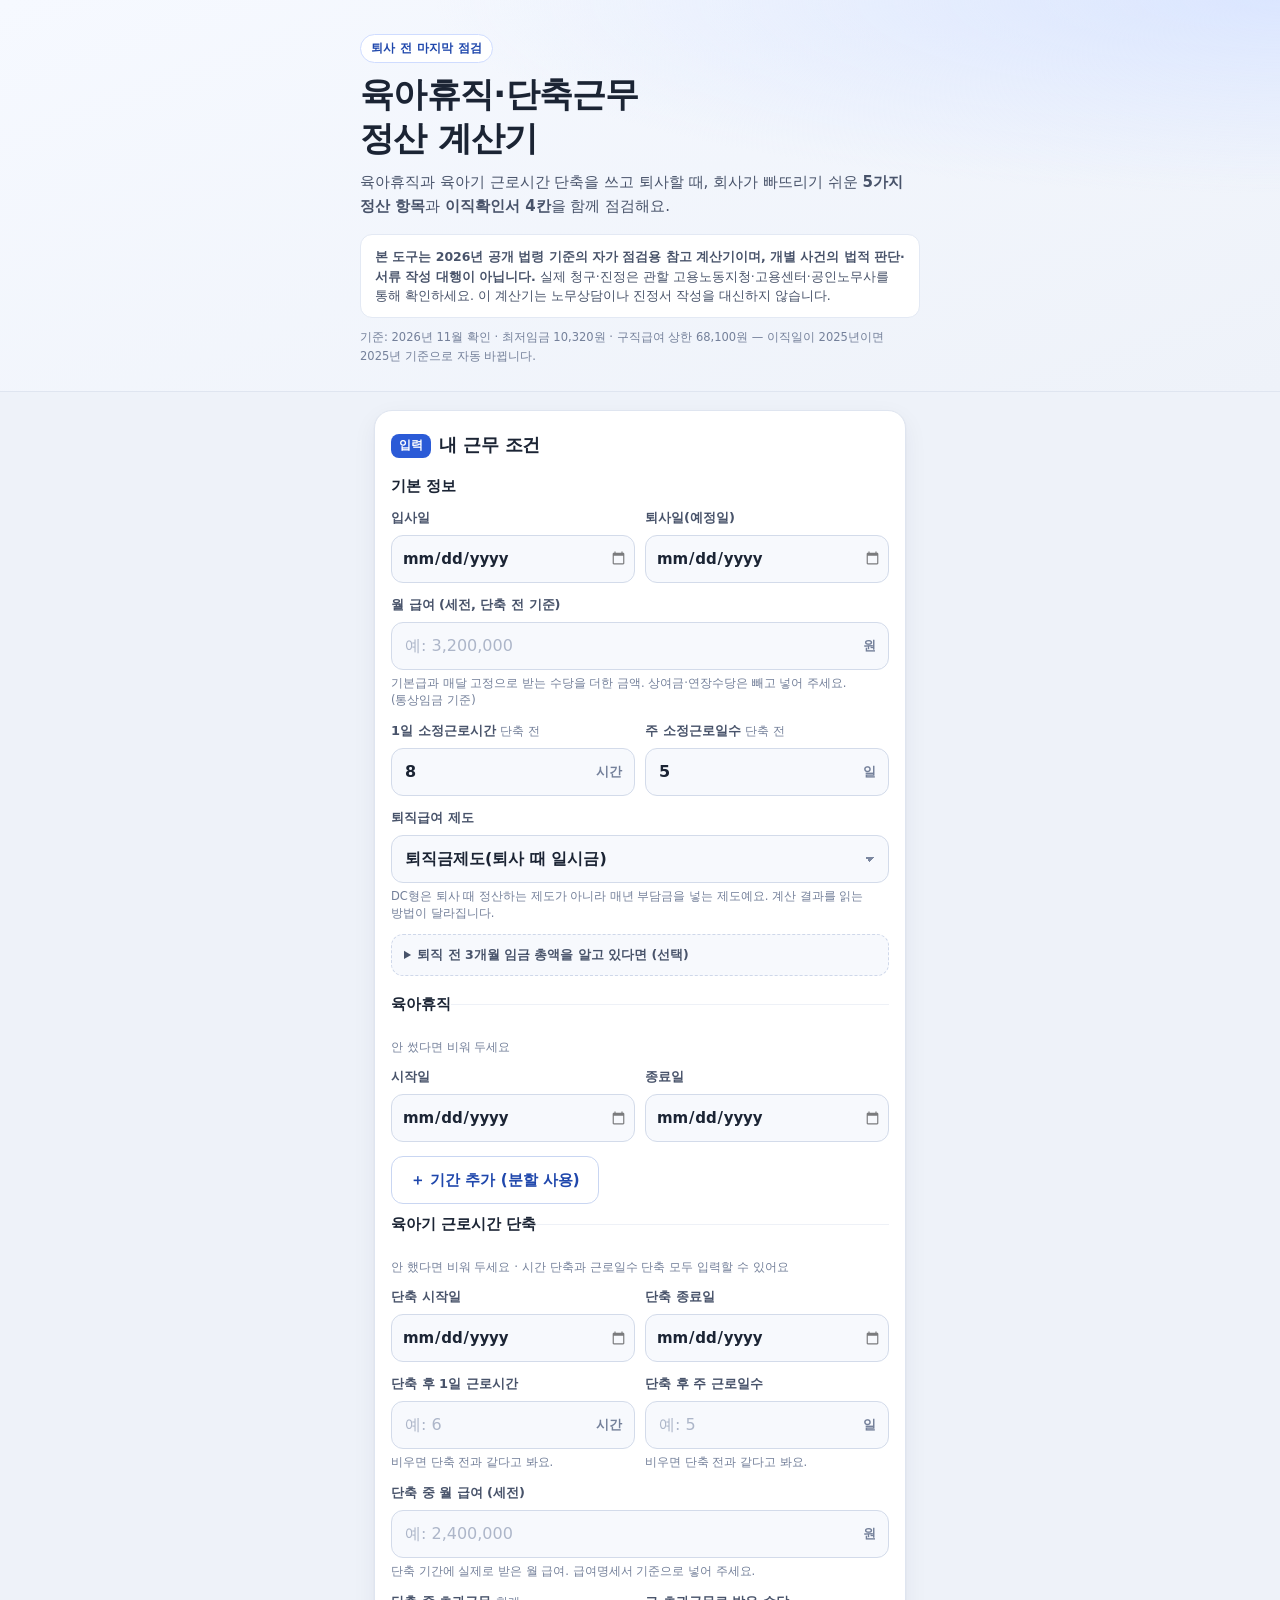
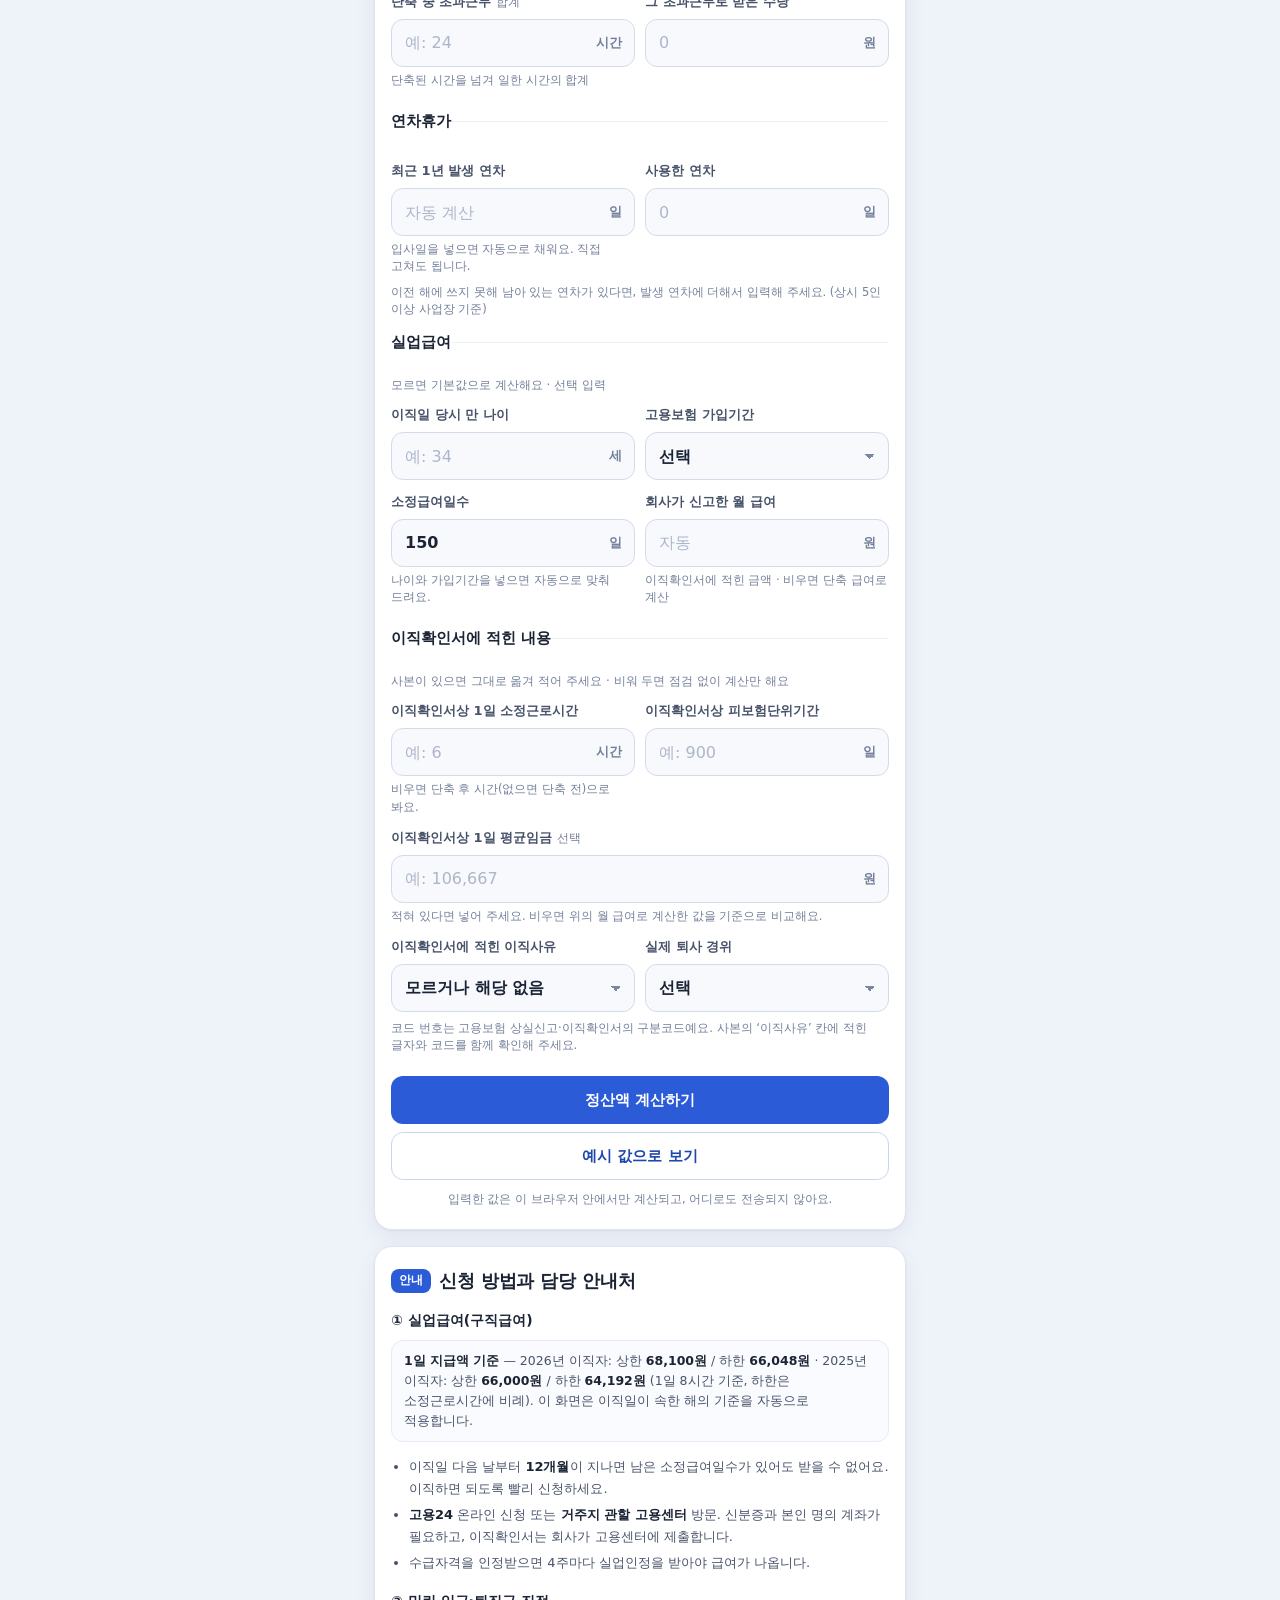
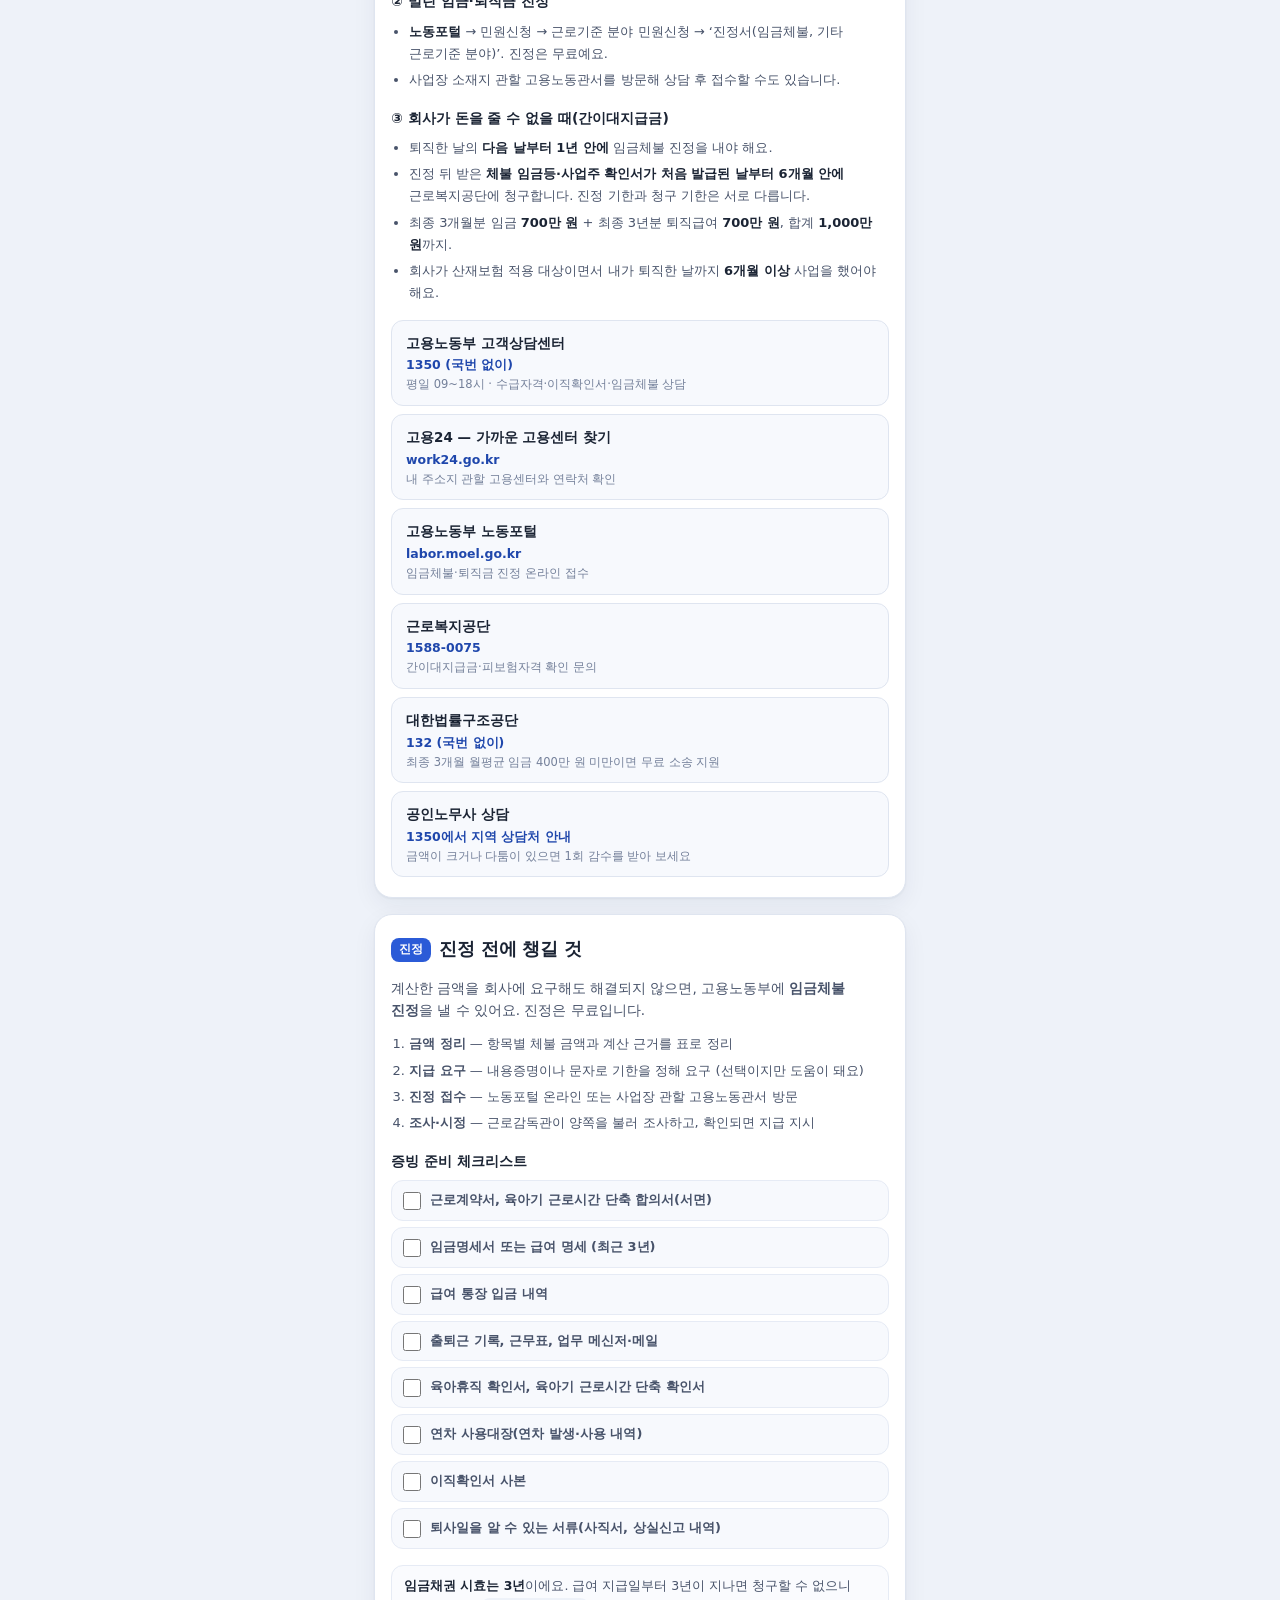
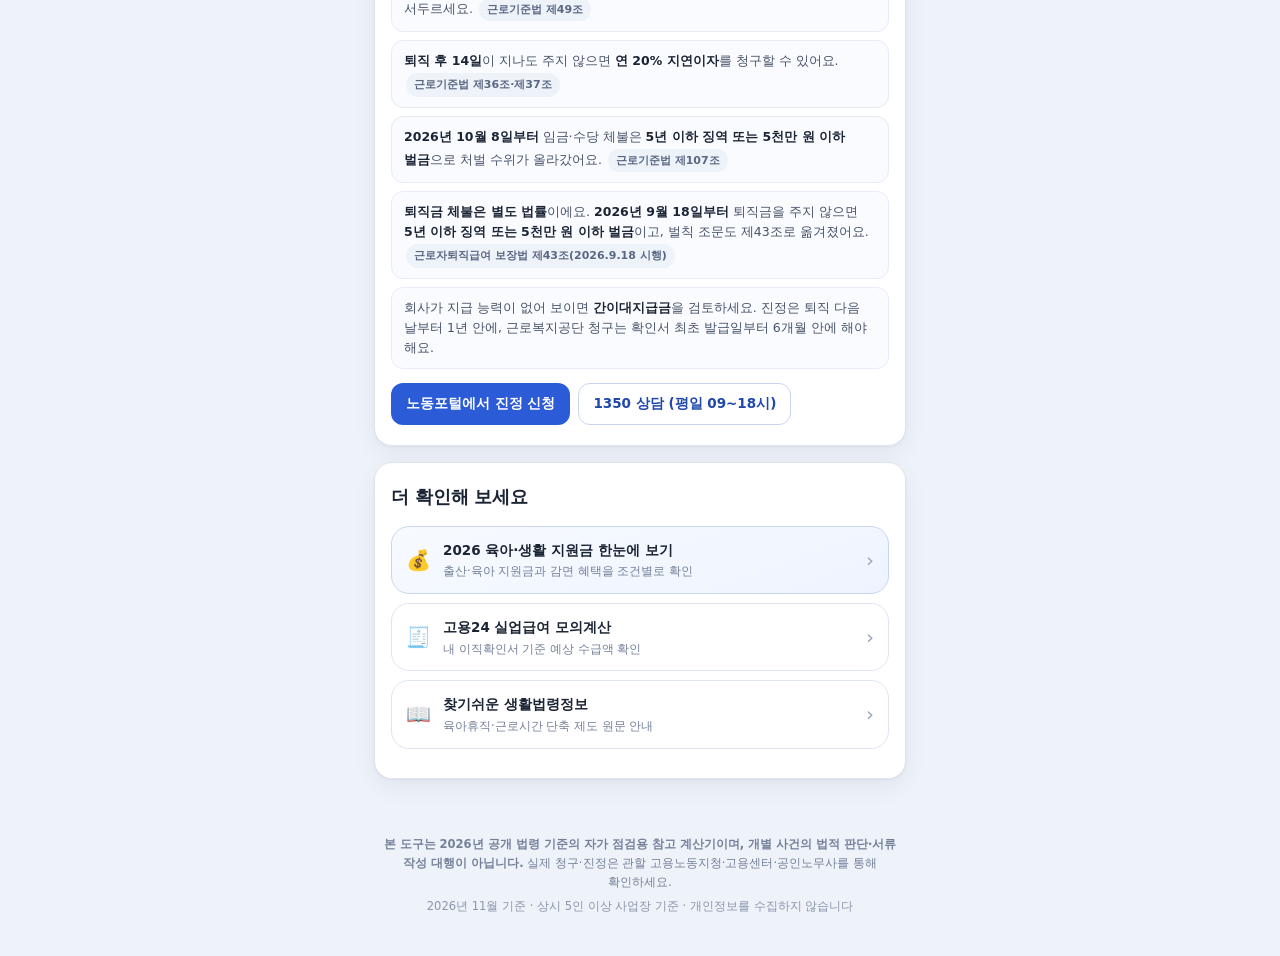
==== index.html @ dee18d36 "육아휴직·단축근무 정산 계산기 최초 배포" ====
<!DOCTYPE html>
<html lang="ko">
<head>
<meta charset="UTF-8">
<meta name="viewport" content="width=device-width, initial-scale=1.0">
<title>육아휴직·단축근무 정산 계산기 | 퇴사 전 5가지 점검과 이직확인서 4칸</title>
<meta name="description" content="육아휴직과 육아기 근로시간 단축을 쓰고 퇴사할 때 연차수당·퇴직금·초과근무수당·실업급여를 계산하고, 이직확인서 이직사유·피보험단위기간·평균임금·소정근로시간 4칸을 함께 점검하는 자가 점검용 참고 계산기입니다.">
<meta name="theme-color" content="#2b5bd7">
<meta property="og:type" content="website">
<meta property="og:title" content="육아휴직·단축근무 정산 계산기">
<meta property="og:description" content="육아휴직·육아기 단축근무를 쓰고 퇴사할 때 놓치기 쉬운 5가지 정산 항목과 이직확인서 4칸을 한 번에 점검해 보세요.">
<link rel="icon" href="data:image/svg+xml,%3Csvg xmlns='http://www.w3.org/2000/svg' viewBox='0 0 100 100'%3E%3Ctext y='.9em' font-size='90'%3E%F0%9F%A7%AE%3C/text%3E%3C/svg%3E">
<link rel="stylesheet" href="styles.css">
</head>
<body>

<header class="hero">
  <div class="hero-inner">
    <p class="eyebrow">퇴사 전 마지막 점검</p>
    <h1>육아휴직·단축근무<br>정산 계산기</h1>
    <p class="lede">육아휴직과 육아기 근로시간 단축을 쓰고 퇴사할 때, 회사가 빠뜨리기 쉬운 <strong>5가지 정산 항목</strong>과 <strong>이직확인서 4칸</strong>을 함께 점검해요.</p>
    <p class="notice-top">
      <strong>본 도구는 2026년 공개 법령 기준의 자가 점검용 참고 계산기이며, 개별 사건의 법적 판단·서류 작성 대행이 아닙니다.</strong>
      실제 청구·진정은 관할 고용노동지청·고용센터·공인노무사를 통해 확인하세요. 이 계산기는 노무상담이나 진정서 작성을 대신하지 않습니다.
    </p>
    <p class="basis">기준: 2026년 11월 확인 · 최저임금 10,320원 · 구직급여 상한 68,100원 — 이직일이 2025년이면 2025년 기준으로 자동 바뀝니다.</p>
  </div>
</header>

<main>

  <!-- ───────────── 입력 ───────────── -->
  <section class="panel" id="input-panel" aria-labelledby="input-title">
    <h2 class="section-title" id="input-title"><span class="step">입력</span> 내 근무 조건</h2>

    <form id="calc-form" novalidate>

      <fieldset class="fset">
        <legend>기본 정보</legend>

        <div class="grid2">
          <label class="field">
            <span class="label">입사일</span>
            <input type="date" id="hireDate" name="hireDate" required>
          </label>
          <label class="field">
            <span class="label">퇴사일(예정일)</span>
            <input type="date" id="quitDate" name="quitDate" required>
          </label>
        </div>

        <label class="field">
          <span class="label">월 급여 (세전, 단축 전 기준)</span>
          <span class="input-wrap"><input type="text" id="monthlyPay" name="monthlyPay" inputmode="numeric" placeholder="예: 3,200,000" autocomplete="off"><span class="unit">원</span></span>
          <span class="hint">기본급과 매달 고정으로 받는 수당을 더한 금액. 상여금·연장수당은 빼고 넣어 주세요. (통상임금 기준)</span>
        </label>

        <div class="grid2">
          <label class="field">
            <span class="label">1일 소정근로시간 <em>단축 전</em></span>
            <span class="input-wrap"><input type="text" id="dailyHours" name="dailyHours" inputmode="numeric" value="8" autocomplete="off"><span class="unit">시간</span></span>
          </label>
          <label class="field">
            <span class="label">주 소정근로일수 <em>단축 전</em></span>
            <span class="input-wrap"><input type="text" id="weekDays" name="weekDays" inputmode="numeric" value="5" autocomplete="off"><span class="unit">일</span></span>
          </label>
        </div>

        <label class="field">
          <span class="label">퇴직급여 제도</span>
          <select id="pensionType">
            <option value="severance">퇴직금제도(퇴사 때 일시금)</option>
            <option value="db">확정급여형(DB)</option>
            <option value="dc">확정기여형(DC)</option>
          </select>
          <span class="hint">DC형은 퇴사 때 정산하는 제도가 아니라 매년 부담금을 넣는 제도예요. 계산 결과를 읽는 방법이 달라집니다.</span>
        </label>

        <details class="advanced">
          <summary>퇴직 전 3개월 임금 총액을 알고 있다면 (선택)</summary>
          <label class="field">
            <span class="label">평균임금 산정기간의 임금 총액 (세전)</span>
            <span class="input-wrap"><input type="text" id="threeMonthTotal" name="threeMonthTotal" inputmode="numeric" placeholder="모르면 비워 두세요" autocomplete="off"><span class="unit">원</span></span>
            <span class="hint">임금명세서 합계. 3개월 안에 상여금·연차수당이 있으면 그 금액도 더해 주세요. 비워 두면 ‘월 급여 × 3개월’로 계산해요.</span>
          </label>
          <p class="hint block">퇴직 전 3개월에 육아휴직·단축기간이 들어 있으면, 그 기간을 뺀 직전 3개월이 산정기간이 됩니다. 계산 후 화면에 정확한 기간이 표시되니 그 기간의 총액을 넣어 주세요.</p>
        </details>
      </fieldset>

      <fieldset class="fset">
        <legend>육아휴직</legend>
        <p class="fset-note">안 썼다면 비워 두세요</p>
        <div id="leave-list">
          <div class="period-row" data-index="0">
            <div class="grid2">
              <label class="field">
                <span class="label">시작일</span>
                <input type="date" id="leaveStart-0" class="leave-start" autocomplete="off">
              </label>
              <label class="field">
                <span class="label">종료일</span>
                <input type="date" id="leaveEnd-0" class="leave-end" autocomplete="off">
              </label>
            </div>
            <p class="period-note" data-role="leave-length"></p>
          </div>
        </div>
        <button type="button" class="btn-ghost" id="add-leave">＋ 기간 추가 (분할 사용)</button>
      </fieldset>

      <fieldset class="fset">
        <legend>육아기 근로시간 단축</legend>
        <p class="fset-note">안 했다면 비워 두세요 · 시간 단축과 근로일수 단축 모두 입력할 수 있어요</p>

        <div class="grid2">
          <label class="field">
            <span class="label">단축 시작일</span>
            <input type="date" id="shiftStart" autocomplete="off">
          </label>
          <label class="field">
            <span class="label">단축 종료일</span>
            <input type="date" id="shiftEnd" autocomplete="off">
          </label>
        </div>

        <div class="grid2">
          <label class="field">
            <span class="label">단축 후 1일 근로시간</span>
            <span class="input-wrap"><input type="text" id="shiftHours" inputmode="numeric" placeholder="예: 6" autocomplete="off"><span class="unit">시간</span></span>
            <span class="hint">비우면 단축 전과 같다고 봐요.</span>
          </label>
          <label class="field">
            <span class="label">단축 후 주 근로일수</span>
            <span class="input-wrap"><input type="text" id="shiftWeekDays" inputmode="numeric" placeholder="예: 5" autocomplete="off"><span class="unit">일</span></span>
            <span class="hint">비우면 단축 전과 같다고 봐요.</span>
          </label>
        </div>

        <label class="field">
          <span class="label">단축 중 월 급여 (세전)</span>
          <span class="input-wrap"><input type="text" id="shiftPay" inputmode="numeric" placeholder="예: 2,400,000" autocomplete="off"><span class="unit">원</span></span>
          <span class="hint">단축 기간에 실제로 받은 월 급여. 급여명세서 기준으로 넣어 주세요.</span>
        </label>

        <div class="grid2">
          <label class="field">
            <span class="label">단축 중 초과근무 <em>합계</em></span>
            <span class="input-wrap"><input type="text" id="extraHours" inputmode="numeric" placeholder="예: 24" autocomplete="off"><span class="unit">시간</span></span>
            <span class="hint">단축된 시간을 넘겨 일한 시간의 합계</span>
          </label>
          <label class="field">
            <span class="label">그 초과근무로 받은 수당</span>
            <span class="input-wrap"><input type="text" id="extraPaid" inputmode="numeric" placeholder="0" autocomplete="off"><span class="unit">원</span></span>
          </label>
        </div>
      </fieldset>

      <fieldset class="fset">
        <legend>연차휴가</legend>

        <div class="grid2">
          <label class="field">
            <span class="label">최근 1년 발생 연차</span>
            <span class="input-wrap"><input type="text" id="annualDays" inputmode="numeric" placeholder="자동 계산" autocomplete="off"><span class="unit">일</span></span>
            <span class="hint" id="annual-hint">입사일을 넣으면 자동으로 채워요. 직접 고쳐도 됩니다.</span>
          </label>
          <label class="field">
            <span class="label">사용한 연차</span>
            <span class="input-wrap"><input type="text" id="annualUsed" inputmode="numeric" placeholder="0" autocomplete="off"><span class="unit">일</span></span>
          </label>
        </div>
        <p class="hint block">이전 해에 쓰지 못해 남아 있는 연차가 있다면, 발생 연차에 더해서 입력해 주세요. (상시 5인 이상 사업장 기준)</p>
      </fieldset>

      <fieldset class="fset">
        <legend>실업급여</legend>
        <p class="fset-note">모르면 기본값으로 계산해요 · 선택 입력</p>

        <div class="grid2">
          <label class="field">
            <span class="label">이직일 당시 만 나이</span>
            <span class="input-wrap"><input type="text" id="uiAge" inputmode="numeric" placeholder="예: 34" autocomplete="off"><span class="unit">세</span></span>
          </label>
          <label class="field">
            <span class="label">고용보험 가입기간</span>
            <select id="uiInsured">
              <option value="">선택</option>
              <option value="0">1년 미만</option>
              <option value="1">1년 이상 ~ 3년 미만</option>
              <option value="2">3년 이상 ~ 5년 미만</option>
              <option value="3">5년 이상 ~ 10년 미만</option>
              <option value="4">10년 이상</option>
            </select>
          </label>
        </div>

        <div class="grid2">
          <label class="field">
            <span class="label">소정급여일수</span>
            <span class="input-wrap"><input type="text" id="uiBenefitDays" inputmode="numeric" value="150" autocomplete="off"><span class="unit">일</span></span>
            <span class="hint" id="ui-days-hint">나이와 가입기간을 넣으면 자동으로 맞춰 드려요.</span>
          </label>
          <label class="field">
            <span class="label">회사가 신고한 월 급여</span>
            <span class="input-wrap"><input type="text" id="uiReportedPay" inputmode="numeric" placeholder="자동" autocomplete="off"><span class="unit">원</span></span>
            <span class="hint">이직확인서에 적힌 금액 · 비우면 단축 급여로 계산</span>
          </label>
        </div>
      </fieldset>

      <fieldset class="fset">
        <legend>이직확인서에 적힌 내용</legend>
        <p class="fset-note">사본이 있으면 그대로 옮겨 적어 주세요 · 비워 두면 점검 없이 계산만 해요</p>

        <div class="grid2">
          <label class="field">
            <span class="label">이직확인서상 1일 소정근로시간</span>
            <span class="input-wrap"><input type="text" id="docDailyHours" inputmode="numeric" placeholder="예: 6" autocomplete="off"><span class="unit">시간</span></span>
            <span class="hint">비우면 단축 후 시간(없으면 단축 전)으로 봐요.</span>
          </label>
          <label class="field">
            <span class="label">이직확인서상 피보험단위기간</span>
            <span class="input-wrap"><input type="text" id="docInsuredDays" inputmode="numeric" placeholder="예: 900" autocomplete="off"><span class="unit">일</span></span>
          </label>
        </div>

        <label class="field">
          <span class="label">이직확인서상 1일 평균임금 <em>선택</em></span>
          <span class="input-wrap"><input type="text" id="docAvgDaily" inputmode="numeric" placeholder="예: 106,667" autocomplete="off"><span class="unit">원</span></span>
          <span class="hint">적혀 있다면 넣어 주세요. 비우면 위의 월 급여로 계산한 값을 기준으로 비교해요.</span>
        </label>

        <div class="grid2">
          <label class="field">
            <span class="label">이직확인서에 적힌 이직사유</span>
            <select id="docReason">
              <option value="">모르거나 해당 없음</option>
              <option value="11">11 · 개인사정으로 인한 자진퇴사</option>
              <option value="12">12 · 사업장 이전·근로조건 변동·임금체불 등으로 자진퇴사</option>
              <option value="22">22 · 폐업·도산(예정 포함), 공사 중단</option>
              <option value="23">23 · 경영상 필요·회사불황으로 인한 인원감축(해고·권고사직 포함)</option>
              <option value="26">26 · 근로자 귀책사유에 의한 징계해고·권고사직</option>
              <option value="31">31 · 정년</option>
              <option value="32">32 · 계약기간 만료, 공사 종료</option>
              <option value="41">41 · 고용보험 비적용</option>
            </select>
          </label>
          <label class="field">
            <span class="label">실제 퇴사 경위</span>
            <select id="myReason">
              <option value="">선택</option>
              <option value="11">11 · 내가 개인 사정으로 그만둠</option>
              <option value="12">12 · 근로조건 변동·임금체불 등으로 그만둠</option>
              <option value="22">22 · 회사 폐업·도산</option>
              <option value="23">23 · 권고사직·경영상 인원감축</option>
              <option value="26">26 · 내 귀책사유로 징계해고·권고사직</option>
              <option value="31">31 · 정년</option>
              <option value="32">32 · 계약기간 만료</option>
            </select>
          </label>
        </div>
        <p class="hint block">코드 번호는 고용보험 상실신고·이직확인서의 구분코드예요. 사본의 ‘이직사유’ 칸에 적힌 글자와 코드를 함께 확인해 주세요.</p>
      </fieldset>

      <p class="form-error" id="form-error" role="alert" hidden></p>

      <div class="form-actions">
        <button type="submit" class="btn-primary" id="calc-submit">정산액 계산하기</button>
        <button type="button" class="btn-ghost" id="fill-example">예시 값으로 보기</button>
      </div>
      <p class="privacy">입력한 값은 이 브라우저 안에서만 계산되고, 어디로도 전송되지 않아요.</p>
    </form>
  </section>

  <!-- ───────────── 결과 ───────────── -->
  <section class="panel results" id="result-panel" aria-labelledby="result-title" hidden>
    <h2 class="section-title" id="result-title" tabindex="-1"><span class="step">결과</span> 예상 정산 내역</h2>

    <div id="warnings" class="warnings" aria-live="polite"></div>
    <div id="summary-line" class="summary-line"></div>
    <p class="basis-line" id="basis-line"></p>

    <div id="cards"></div>

    <div class="total" id="total-block">
      <div class="total-head">
        <span class="total-label">최대 예상 청구액</span>
        <span class="total-sub" id="total-sub"></span>
      </div>
      <p class="total-amount" id="total-amount">0원</p>
      <ul class="total-list" id="total-list"></ul>
      <div class="total-actions">
        <button type="button" class="btn-primary small" id="copy-result">결과 복사</button>
        <button type="button" class="btn-ghost small" id="print-result">인쇄 · PDF 저장</button>
      </div>
      <p class="total-note" id="copy-status" role="status"></p>
    </div>

    <p class="estimate-note">
      위 금액은 회사가 해당 항목을 하나도 지급하지 않았다고 가정한 <strong>최대 추정액</strong>입니다. 이미 받은 항목은 체크를 풀어 주세요.
      실제 정산액은 회사 규정·상여금·근무기록에 따라 달라지고, 청구할 때는 계산 근거 자료를 함께 내야 합니다.
    </p>
  </section>

  <!-- ───────────── 이직확인서 4칸 점검 ───────────── -->
  <section class="panel" id="doc-check" aria-labelledby="doc-title" hidden>
    <h2 class="section-title" id="doc-title"><span class="step">점검</span> 이직확인서 4칸</h2>

    <p class="checklist-lede">
      이직확인서는 회사가 고용센터에 내는 서류로, 여기 적힌 <strong>네 가지</strong>가 실업급여를 좌우해요.
      ① 이직사유 ② 피보험단위기간 ③ 평균임금 ④ 1일 소정근로시간 — 사본을 받아 한 칸씩 대조해 보세요.
    </p>

    <p class="doc-verdict" id="doc-verdict"></p>
    <ul class="check-list" id="doc-items"></ul>

    <h3 class="sub-title">틀렸다면 이 순서로 정정하세요</h3>
    <ol class="steps">
      <li><strong>회사 담당자에게 정정 요청</strong> — 이직확인서 사본에 근거자료(급여명세서·단축 합의서·권고사직 관련 메일)를 붙여 서면이나 메일로 요청하고, 요청한 날짜를 남겨 두세요. 이직확인서 발급·제출은 회사의 의무이고, 정당한 요청을 10일 넘게 미루면 과태료가 붙을 수 있어요.</li>
      <li><strong>관할 고용센터에 처리 확인</strong> — 회사가 응하지 않으면 고용24 또는 1350으로 관할 고용센터에 이직확인서 처리를 확인해 달라고 요청하세요.</li>
      <li><strong>근로복지공단에 피보험자격 확인청구</strong> — 이직사유·기간·소정근로시간이 사실과 다르면 근로복지공단(1588-0075)에 피보험자격 확인을 청구할 수 있어요(고용보험법 제15조).</li>
      <li><strong>결정에 이의가 있으면 심사청구</strong> — 고용센터의 수급자격 결정에 이의가 있으면 결정서를 받은 날부터 90일 안에 심사청구를 할 수 있어요(고용보험법 제87조).</li>
    </ol>
    <p class="hint block">회사가 이직확인서를 사실과 다르게 적어 실업급여를 부정하게 받으면 회사도 책임을 질 수 있어요. 사직서에 ‘개인 사정’이라고 썼더라도, 실제로 권고를 받은 자료(메신저·회의 기록·인원감축 공지)가 있으면 다투어 볼 수 있습니다.</p>
  </section>

  <!-- ───────────── 신청 방법 · 안내처 ───────────── -->
  <section class="panel" id="apply" aria-labelledby="apply-title">
    <h2 class="section-title" id="apply-title"><span class="step">안내</span> 신청 방법과 담당 안내처</h2>

    <h3 class="sub-title">① 실업급여(구직급여)</h3>
    <div class="facts">
      <p><strong>1일 지급액 기준</strong> — 2026년 이직자: 상한 <strong>68,100원</strong> / 하한 <strong>66,048원</strong> · 2025년 이직자: 상한 <strong>66,000원</strong> / 하한 <strong>64,192원</strong> (1일 8시간 기준, 하한은 소정근로시간에 비례). 이 화면은 이직일이 속한 해의 기준을 자동으로 적용합니다.</p>
    </div>
    <ul class="plain-list">
      <li>이직일 다음 날부터 <strong>12개월</strong>이 지나면 남은 소정급여일수가 있어도 받을 수 없어요. 이직하면 되도록 빨리 신청하세요.</li>
      <li><strong>고용24</strong> 온라인 신청 또는 <strong>거주지 관할 고용센터</strong> 방문. 신분증과 본인 명의 계좌가 필요하고, 이직확인서는 회사가 고용센터에 제출합니다.</li>
      <li>수급자격을 인정받으면 4주마다 실업인정을 받아야 급여가 나옵니다.</li>
    </ul>

    <h3 class="sub-title">② 밀린 임금·퇴직금 진정</h3>
    <ul class="plain-list">
      <li><strong>노동포털</strong> → 민원신청 → 근로기준 분야 민원신청 → ‘진정서(임금체불, 기타 근로기준 분야)’. 진정은 무료예요.</li>
      <li>사업장 소재지 관할 고용노동관서를 방문해 상담 후 접수할 수도 있습니다.</li>
    </ul>

    <h3 class="sub-title">③ 회사가 돈을 줄 수 없을 때(간이대지급금)</h3>
    <ul class="plain-list">
      <li>퇴직한 날의 <strong>다음 날부터 1년 안에</strong> 임금체불 진정을 내야 해요.</li>
      <li>진정 뒤 받은 <strong>체불 임금등·사업주 확인서가 처음 발급된 날부터 6개월 안에</strong> 근로복지공단에 청구합니다. 진정 기한과 청구 기한은 서로 다릅니다.</li>
      <li>최종 3개월분 임금 <strong>700만 원</strong> + 최종 3년분 퇴직급여 <strong>700만 원</strong>, 합계 <strong>1,000만 원</strong>까지.</li>
      <li>회사가 산재보험 적용 대상이면서 내가 퇴직한 날까지 <strong>6개월 이상</strong> 사업을 했어야 해요.</li>
    </ul>

    <div class="agencies">
      <a class="agency" href="tel:1350">
        <span class="agency-name">고용노동부 고객상담센터</span>
        <span class="agency-num">1350 (국번 없이)</span>
        <span class="agency-desc">평일 09~18시 · 수급자격·이직확인서·임금체불 상담</span>
      </a>
      <a class="agency" href="https://www.work24.go.kr/cm/c/d/0190/retrieveInstSrchLst.do" target="_blank" rel="noopener">
        <span class="agency-name">고용24 — 가까운 고용센터 찾기</span>
        <span class="agency-num">work24.go.kr</span>
        <span class="agency-desc">내 주소지 관할 고용센터와 연락처 확인</span>
      </a>
      <a class="agency" href="https://labor.moel.go.kr" target="_blank" rel="noopener">
        <span class="agency-name">고용노동부 노동포털</span>
        <span class="agency-num">labor.moel.go.kr</span>
        <span class="agency-desc">임금체불·퇴직금 진정 온라인 접수</span>
      </a>
      <a class="agency" href="https://www.kcomwel.or.kr" target="_blank" rel="noopener">
        <span class="agency-name">근로복지공단</span>
        <span class="agency-num">1588-0075</span>
        <span class="agency-desc">간이대지급금·피보험자격 확인 문의</span>
      </a>
      <a class="agency" href="https://www.klac.or.kr" target="_blank" rel="noopener">
        <span class="agency-name">대한법률구조공단</span>
        <span class="agency-num">132 (국번 없이)</span>
        <span class="agency-desc">최종 3개월 월평균 임금 400만 원 미만이면 무료 소송 지원</span>
      </a>
      <div class="agency">
        <span class="agency-name">공인노무사 상담</span>
        <span class="agency-num">1350에서 지역 상담처 안내</span>
        <span class="agency-desc">금액이 크거나 다툼이 있으면 1회 감수를 받아 보세요</span>
      </div>
    </div>
  </section>

  <!-- ───────────── 진정 준비 ───────────── -->
  <section class="panel" id="checklist" aria-labelledby="checklist-title">
    <h2 class="section-title" id="checklist-title"><span class="step">진정</span> 진정 전에 챙길 것</h2>

    <p class="checklist-lede">계산한 금액을 회사에 요구해도 해결되지 않으면, 고용노동부에 <strong>임금체불 진정</strong>을 낼 수 있어요. 진정은 무료입니다.</p>

    <ol class="steps">
      <li><strong>금액 정리</strong> — 항목별 체불 금액과 계산 근거를 표로 정리</li>
      <li><strong>지급 요구</strong> — 내용증명이나 문자로 기한을 정해 요구 (선택이지만 도움이 돼요)</li>
      <li><strong>진정 접수</strong> — 노동포털 온라인 또는 사업장 관할 고용노동관서 방문</li>
      <li><strong>조사·시정</strong> — 근로감독관이 양쪽을 불러 조사하고, 확인되면 지급 지시</li>
    </ol>

    <h3 class="sub-title">증빙 준비 체크리스트</h3>
    <ul class="evidence">
      <li><label><input type="checkbox"> 근로계약서, 육아기 근로시간 단축 합의서(서면)</label></li>
      <li><label><input type="checkbox"> 임금명세서 또는 급여 명세 (최근 3년)</label></li>
      <li><label><input type="checkbox"> 급여 통장 입금 내역</label></li>
      <li><label><input type="checkbox"> 출퇴근 기록, 근무표, 업무 메신저·메일</label></li>
      <li><label><input type="checkbox"> 육아휴직 확인서, 육아기 근로시간 단축 확인서</label></li>
      <li><label><input type="checkbox"> 연차 사용대장(연차 발생·사용 내역)</label></li>
      <li><label><input type="checkbox"> 이직확인서 사본</label></li>
      <li><label><input type="checkbox"> 퇴사일을 알 수 있는 서류(사직서, 상실신고 내역)</label></li>
    </ul>

    <div class="facts">
      <p><strong>임금채권 시효는 3년</strong>이에요. 급여 지급일부터 3년이 지나면 청구할 수 없으니 서두르세요. <span class="law">근로기준법 제49조</span></p>
      <p><strong>퇴직 후 14일</strong>이 지나도 주지 않으면 <strong>연 20% 지연이자</strong>를 청구할 수 있어요. <span class="law">근로기준법 제36조·제37조</span></p>
      <p><strong>2026년 10월 8일부터</strong> 임금·수당 체불은 <strong>5년 이하 징역 또는 5천만 원 이하 벌금</strong>으로 처벌 수위가 올라갔어요. <span class="law">근로기준법 제107조</span></p>
      <p><strong>퇴직금 체불은 별도 법률</strong>이에요. <strong>2026년 9월 18일부터</strong> 퇴직금을 주지 않으면 <strong>5년 이하 징역 또는 5천만 원 이하 벌금</strong>이고, 벌칙 조문도 제43조로 옮겨졌어요. <span class="law">근로자퇴직급여 보장법 제43조(2026.9.18 시행)</span></p>
      <p>회사가 지급 능력이 없어 보이면 <strong>간이대지급금</strong>을 검토하세요. 진정은 퇴직 다음 날부터 1년 안에, 근로복지공단 청구는 확인서 최초 발급일부터 6개월 안에 해야 해요.</p>
    </div>

    <div class="inline-links">
      <a class="btn-primary small" href="https://labor.moel.go.kr" target="_blank" rel="noopener">노동포털에서 진정 신청</a>
      <a class="btn-ghost small" href="tel:1350">1350 상담 (평일 09~18시)</a>
    </div>
  </section>

  <!-- ───────────── 도움 링크 ───────────── -->
  <section class="panel links" aria-labelledby="links-title">
    <h2 class="section-title" id="links-title">더 확인해 보세요</h2>

    <a class="link-card primary-link" href="https://moagool-momlab-kr.deed.page/?tab=benefits" target="_blank" rel="noopener">
      <span class="link-emoji" aria-hidden="true">💰</span>
      <span class="link-text">
        <strong>2026 육아·생활 지원금 한눈에 보기</strong>
        <span>출산·육아 지원금과 감면 혜택을 조건별로 확인</span>
      </span>
      <span class="link-arrow" aria-hidden="true">›</span>
    </a>

    <a class="link-card" href="https://www.work24.go.kr" target="_blank" rel="noopener">
      <span class="link-emoji" aria-hidden="true">🧾</span>
      <span class="link-text">
        <strong>고용24 실업급여 모의계산</strong>
        <span>내 이직확인서 기준 예상 수급액 확인</span>
      </span>
      <span class="link-arrow" aria-hidden="true">›</span>
    </a>

    <a class="link-card" href="https://www.easylaw.go.kr" target="_blank" rel="noopener">
      <span class="link-emoji" aria-hidden="true">📖</span>
      <span class="link-text">
        <strong>찾기쉬운 생활법령정보</strong>
        <span>육아휴직·근로시간 단축 제도 원문 안내</span>
      </span>
      <span class="link-arrow" aria-hidden="true">›</span>
    </a>

    <!-- SLOT: 크몽·가이드북 링크를 넣을 자리 (링크가 생기면 hidden만 지우면 됩니다) -->
    <div class="link-slot" id="link-slot-guide" hidden>
      <a class="link-card" id="link-guide" href="#" target="_blank" rel="noopener">
        <span class="link-emoji" aria-hidden="true">📘</span>
        <span class="link-text">
          <strong>퇴사 정산 가이드북</strong>
          <span>계산 근거와 진정서 작성 예시를 정리한 자료</span>
        </span>
        <span class="link-arrow" aria-hidden="true">›</span>
      </a>
    </div>
  </section>

</main>

<footer class="footer">
  <p><strong>본 도구는 2026년 공개 법령 기준의 자가 점검용 참고 계산기이며, 개별 사건의 법적 판단·서류 작성 대행이 아닙니다.</strong> 실제 청구·진정은 관할 고용노동지청·고용센터·공인노무사를 통해 확인하세요.</p>
  <p class="footer-sub">2026년 11월 기준 · 상시 5인 이상 사업장 기준 · 개인정보를 수집하지 않습니다</p>
</footer>

<script src="app.js"></script>
</body>
</html>
---- styles.css ----
/* 육아휴직·단축근무 정산 계산기 — 정적 스타일시트 (외부 의존성 없음) */
:root {
  --bg: #eef2f9;
  --bg-soft: #f7f9fd;
  --card: #ffffff;
  --ink: #1b2434;
  --ink-soft: #48536a;
  --muted: #74809a;
  --line: #dfe5f0;
  --brand: #2b5bd7;
  --brand-dark: #1f47ac;
  --brand-soft: #eaf0ff;
  --green: #0e8a5f;
  --green-soft: #e6f6ef;
  --amber: #a35a00;
  --amber-soft: #fff4e2;
  --red: #c0392b;
  --red-soft: #fdecea;
  --radius: 18px;
  --radius-sm: 12px;
  --shadow: 0 1px 2px rgba(20, 33, 61, .05), 0 8px 24px rgba(20, 33, 61, .06);
  --font: "Pretendard", "Pretendard Variable", -apple-system, BlinkMacSystemFont, "Apple SD Gothic Neo",
          "Malgun Gothic", "Noto Sans KR", system-ui, "Segoe UI", Roboto, sans-serif;
}

* { box-sizing: border-box; }

html { -webkit-text-size-adjust: 100%; }

body {
  margin: 0;
  background: var(--bg);
  color: var(--ink);
  font-family: var(--font);
  font-size: 16px;
  line-height: 1.6;
  word-break: keep-all;
  overflow-wrap: break-word;
  overflow-x: hidden;
}

a { color: var(--brand-dark); }

/* ───────── 헤더 ───────── */
.hero {
  background:
    radial-gradient(120% 90% at 100% 0%, #dbe6ff 0%, rgba(219, 230, 255, 0) 55%),
    linear-gradient(160deg, #f6f9ff 0%, #eef2f9 100%);
  border-bottom: 1px solid var(--line);
  padding: 34px 16px 26px;
}
.hero-inner { max-width: 560px; margin: 0 auto; }

.eyebrow {
  display: inline-block;
  margin: 0 0 10px;
  padding: 4px 10px;
  border-radius: 999px;
  background: #fff;
  border: 1px solid #cfdcff;
  color: var(--brand-dark);
  font-size: 12px;
  font-weight: 700;
  letter-spacing: .02em;
}
.hero h1 {
  margin: 0 0 10px;
  font-size: clamp(26px, 7.4vw, 34px);
  line-height: 1.28;
  letter-spacing: -.02em;
  font-weight: 800;
}
.lede {
  margin: 0 0 16px;
  color: var(--ink-soft);
  font-size: 15px;
}
.notice-top {
  margin: 0 0 10px;
  padding: 12px 14px;
  border-radius: var(--radius-sm);
  background: #fff;
  border: 1px solid #e3e9f4;
  color: var(--ink-soft);
  font-size: 12.5px;
  line-height: 1.55;
}
.basis {
  margin: 0;
  color: var(--muted);
  font-size: 11.5px;
}

/* ───────── 공통 패널 ───────── */
main { max-width: 560px; margin: 0 auto; padding: 18px 14px 40px; }

.panel {
  background: var(--card);
  border: 1px solid var(--line);
  border-radius: var(--radius);
  box-shadow: var(--shadow);
  padding: 20px 16px;
  margin-bottom: 16px;
}

.section-title {
  display: flex;
  align-items: center;
  gap: 8px;
  margin: 0 0 14px;
  font-size: 18px;
  font-weight: 800;
  letter-spacing: -.01em;
}
.section-title .step {
  display: inline-grid;
  place-items: center;
  min-width: 30px;
  height: 24px;
  padding: 0 8px;
  border-radius: 8px;
  background: var(--brand);
  color: #fff;
  font-size: 12px;
  font-weight: 800;
  letter-spacing: 0;
}

/* ───────── 폼 ───────── */
fieldset.fset {
  border: 0;
  margin: 0;
  padding: 18px 0 4px;
  min-width: 0;
}
fieldset.fset:first-of-type { padding-top: 0; }
fieldset.fset + fieldset.fset { margin-top: 4px; border-top: 1px solid #eef1f7; }
fieldset.fset legend {
  padding: 0;
  margin-bottom: 10px;
  font-size: 15px;
  font-weight: 800;
  color: var(--ink);
}
fieldset.fset legend em {
  font-style: normal;
  font-weight: 500;
  color: var(--muted);
  font-size: 12px;
  margin-left: 4px;
}
.fset-note {
  margin: -6px 0 10px;
  color: var(--muted);
  font-size: 12px;
  font-weight: 500;
}

.field { display: block; margin-bottom: 12px; min-width: 0; }
.label {
  display: block;
  margin-bottom: 6px;
  font-size: 13px;
  font-weight: 700;
  color: var(--ink-soft);
}
.label em { font-style: normal; font-weight: 500; color: var(--muted); font-size: 11.5px; }

.input-wrap { position: relative; display: block; }

input[type="text"],
input[type="date"],
select {
  width: 100%;
  min-height: 48px;
  padding: 11px 40px 11px 13px;
  border: 1px solid #d3dbea;
  border-radius: var(--radius-sm);
  background: var(--bg-soft);
  color: var(--ink);
  font-family: inherit;
  font-size: 16px;
  font-weight: 600;
  appearance: none;
  -webkit-appearance: none;
  transition: border-color .15s, box-shadow .15s, background .15s;
}
input[type="date"] {
  padding: 11px 6px 11px 10px;
  font-size: 15px;
  letter-spacing: -.01em;
}
input[type="date"]::-webkit-calendar-picker-indicator { margin-left: 2px; opacity: .5; }
select { padding-right: 34px; background-image: linear-gradient(45deg, transparent 50%, #7b87a0 50%), linear-gradient(135deg, #7b87a0 50%, transparent 50%); background-position: calc(100% - 18px) 21px, calc(100% - 13px) 21px; background-size: 5px 5px, 5px 5px; background-repeat: no-repeat; }
input::placeholder { color: #adb6c9; font-weight: 500; }
input[type="text"]:focus,
input[type="date"]:focus,
select:focus {
  outline: none;
  border-color: var(--brand);
  background: #fff;
  box-shadow: 0 0 0 3px rgba(43, 91, 215, .14);
}
input.invalid { border-color: var(--red); background: var(--red-soft); }

.unit {
  position: absolute;
  top: 50%;
  right: 13px;
  transform: translateY(-50%);
  color: var(--muted);
  font-size: 13px;
  font-weight: 600;
  pointer-events: none;
}

.hint {
  display: block;
  margin-top: 5px;
  color: var(--muted);
  font-size: 11.5px;
  line-height: 1.5;
  font-weight: 500;
}
.hint.block { margin: -4px 0 4px; }

.grid2 { display: grid; grid-template-columns: repeat(2, minmax(0, 1fr)); gap: 10px; }
@media (max-width: 359px) { .grid2 { grid-template-columns: 1fr; } }

.period-row { padding: 10px 0 0; border-top: 1px dashed var(--line); margin-top: 8px; }
.period-row:first-child { border-top: 0; margin-top: 0; padding-top: 0; }
.period-row .field { margin-bottom: 8px; }
.period-note { margin: 0 0 6px; color: var(--brand-dark); font-size: 12px; font-weight: 700; }

.advanced { margin-bottom: 8px; }
.advanced summary {
  cursor: pointer;
  padding: 10px 12px;
  border-radius: var(--radius-sm);
  background: var(--bg-soft);
  border: 1px dashed #cfd8ea;
  color: var(--ink-soft);
  font-size: 12.5px;
  font-weight: 700;
}
.advanced[open] summary { margin-bottom: 10px; }
.advanced summary::-webkit-details-marker { display: none; }

.btn-primary,
.btn-ghost {
  display: inline-flex;
  align-items: center;
  justify-content: center;
  gap: 6px;
  min-height: 48px;
  padding: 0 18px;
  border-radius: var(--radius-sm);
  border: 1px solid transparent;
  font-family: inherit;
  font-size: 15px;
  font-weight: 800;
  text-decoration: none;
  cursor: pointer;
  transition: transform .06s, background .15s, border-color .15s;
}
.btn-primary { background: var(--brand); color: #fff; }
.btn-primary:active { transform: scale(.99); background: var(--brand-dark); }
.btn-ghost { background: #fff; color: var(--brand-dark); border-color: #c9d6f2; }
.btn-ghost:active { background: var(--brand-soft); }
.btn-primary.small,
.btn-ghost.small { min-height: 42px; font-size: 13.5px; padding: 0 14px; }

.form-actions { display: grid; gap: 8px; margin-top: 14px; }
.form-actions .btn-primary { width: 100%; }
.privacy { margin: 10px 0 0; color: var(--muted); font-size: 11.5px; text-align: center; }

.form-error {
  margin: 12px 0 0;
  padding: 11px 13px;
  border-radius: var(--radius-sm);
  background: var(--red-soft);
  border: 1px solid #f3c9c3;
  color: #912018;
  font-size: 13px;
  font-weight: 700;
}

/* ───────── 결과 ───────── */
.results { scroll-margin-top: 12px; }

.warnings { display: grid; gap: 8px; margin-bottom: 12px; }
.warn {
  margin: 0;
  padding: 11px 13px;
  border-radius: var(--radius-sm);
  background: var(--amber-soft);
  border: 1px solid #f3ddb6;
  color: #7a4500;
  font-size: 12.5px;
  line-height: 1.55;
}
.warn.info { background: var(--brand-soft); border-color: #ccdaff; color: #1c3f95; }

.summary-line {
  margin: 0 0 14px;
  padding: 12px 14px;
  border-radius: var(--radius-sm);
  background: var(--green-soft);
  border: 1px solid #c6e9d9;
  color: #0a5c40;
  font-size: 13px;
  font-weight: 700;
  line-height: 1.55;
}

.card {
  border: 1px solid var(--line);
  border-radius: var(--radius);
  padding: 15px 14px 14px;
  margin-bottom: 12px;
  background: #fff;
}
.card-head { display: flex; align-items: flex-start; flex-wrap: wrap; gap: 8px; margin-bottom: 6px; }
.card-no {
  flex: 0 0 auto;
  display: inline-grid;
  place-items: center;
  width: 22px;
  height: 22px;
  margin-top: 2px;
  border-radius: 50%;
  background: var(--brand-soft);
  color: var(--brand-dark);
  font-size: 12px;
  font-weight: 800;
}
.card-title { margin: 0; font-size: 15.5px; font-weight: 800; line-height: 1.4; letter-spacing: -.01em; min-width: 0; flex: 1 1 auto; }
.card-sum {
  margin-left: auto;
  flex: 0 0 auto;
  color: var(--brand-dark);
  font-size: 14px;
  font-weight: 800;
  white-space: nowrap;
}
.card-sum.zero { color: var(--muted); font-weight: 700; }

.card-body { margin: 0 0 12px; color: var(--ink-soft); font-size: 13px; line-height: 1.65; }
.card-extra { margin: 0 0 9px; color: var(--muted); font-size: 11.5px; line-height: 1.5; }

.rows { list-style: none; margin: 0 0 10px; padding: 0; display: grid; gap: 8px; }
.row {
  padding: 11px 12px;
  border-radius: var(--radius-sm);
  background: var(--bg-soft);
  border: 1px solid #e6ebf5;
}
.row-main { display: flex; align-items: flex-start; gap: 9px; cursor: pointer; }
.row-main input[type="checkbox"] {
  flex: 0 0 auto;
  width: 19px;
  height: 19px;
  margin: 2px 0 0;
  accent-color: var(--brand);
}
.row-title { font-size: 13.5px; font-weight: 700; color: var(--ink); min-width: 0; }
.row-amount {
  margin-left: auto;
  padding-left: 8px;
  font-size: 14px;
  font-weight: 800;
  color: var(--brand-dark);
  white-space: nowrap;
}
.row.off .row-title,
.row.off .row-amount { color: var(--muted); }
.row-detail { margin: 6px 0 0 28px; color: var(--ink-soft); font-size: 12px; line-height: 1.55; }
.row.na { background: #f4f6fa; border-style: dashed; }
.row.na .row-amount { color: var(--muted); font-size: 12.5px; font-weight: 700; }

.law {
  display: inline-block;
  margin: 2px 0 0;
  padding: 3px 8px;
  border-radius: 999px;
  background: #f1f4fa;
  color: #5a6784;
  font-size: 11px;
  font-weight: 700;
}
.card-more { margin-top: 9px; }
.card-more summary {
  cursor: pointer;
  color: var(--brand-dark);
  font-size: 12.5px;
  font-weight: 700;
}
.card-more .more-body {
  margin: 8px 0 0;
  padding: 11px 12px;
  border-left: 3px solid #c9d6f2;
  background: #fafbfe;
  border-radius: 0 var(--radius-sm) var(--radius-sm) 0;
  color: var(--ink-soft);
  font-size: 12.5px;
  line-height: 1.65;
}

/* 합계 */
.total {
  position: relative;
  margin: 16px 0 12px;
  padding: 16px 15px 14px;
  border-radius: var(--radius);
  background: linear-gradient(170deg, #1d3f9e 0%, #244fb8 100%);
  color: #fff;
  box-shadow: 0 8px 22px rgba(25, 55, 140, .18);
}
.total-head { display: flex; justify-content: space-between; align-items: baseline; flex-wrap: wrap; gap: 8px; }
.total-label { font-size: 12.5px; font-weight: 700; opacity: .86; }
.total-sub { font-size: 11.5px; opacity: .72; }
.total-amount {
  margin: 4px 0 8px;
  font-size: clamp(26px, 8vw, 32px);
  font-weight: 800;
  letter-spacing: -.02em;
  line-height: 1.2;
}
.total-list { list-style: none; margin: 0 0 12px; padding: 0; font-size: 12px; }
.total-list li { display: flex; justify-content: space-between; gap: 10px; padding: 3px 0; border-top: 1px solid rgba(255, 255, 255, .16); }
.total-list li span:last-child { white-space: nowrap; font-weight: 700; }
.total-actions { display: flex; gap: 8px; flex-wrap: wrap; }
.total-actions .btn-primary { background: #fff; color: var(--brand-dark); }
.total-actions .btn-ghost { background: rgba(255, 255, 255, .12); color: #fff; border-color: rgba(255, 255, 255, .35); }
.total-note { margin: 8px 0 0; font-size: 11.5px; opacity: .85; }

.estimate-note {
  margin: 0;
  padding: 12px 14px;
  border-radius: var(--radius-sm);
  background: var(--bg-soft);
  border: 1px solid #e6ebf5;
  color: var(--ink-soft);
  font-size: 12px;
  line-height: 1.6;
}

/* 체크리스트 */
.checklist-lede { margin: 0 0 12px; color: var(--ink-soft); font-size: 13.5px; }
.steps { margin: 0 0 16px; padding-left: 18px; color: var(--ink-soft); font-size: 13px; line-height: 1.7; }
.steps li { margin-bottom: 4px; }
.sub-title { margin: 0 0 8px; font-size: 14px; font-weight: 800; }
.evidence { list-style: none; margin: 0 0 16px; padding: 0; display: grid; gap: 6px; }
.evidence li { background: var(--bg-soft); border: 1px solid #e6ebf5; border-radius: var(--radius-sm); padding: 9px 11px; }
.evidence label { display: flex; gap: 9px; align-items: flex-start; font-size: 13px; font-weight: 600; color: var(--ink-soft); cursor: pointer; }
.evidence input[type="checkbox"] { flex: 0 0 auto; width: 18px; height: 18px; margin: 2px 0 0; accent-color: var(--brand); }

.facts { display: grid; gap: 8px; margin-bottom: 14px; }
.facts p { margin: 0; padding: 10px 12px; border-radius: var(--radius-sm); background: #fafbfe; border: 1px solid #e6ebf5; color: var(--ink-soft); font-size: 12.5px; line-height: 1.6; }
.facts strong { color: var(--ink); }
.facts .law { background: #eef2f9; margin-left: 2px; }

.inline-links { display: flex; flex-wrap: wrap; gap: 8px; }

/* 링크 */
.link-card {
  display: flex;
  align-items: center;
  gap: 12px;
  padding: 13px 14px;
  margin-bottom: 9px;
  border-radius: var(--radius);
  border: 1px solid var(--line);
  background: #fff;
  text-decoration: none;
  color: inherit;
  transition: border-color .15s, background .15s;
}
.link-card:active { background: var(--bg-soft); }
.link-card.primary-link { border-color: #c9d6f2; background: linear-gradient(160deg, #f7faff 0%, #eef4ff 100%); }
.link-emoji { font-size: 20px; }
.link-text { display: flex; flex-direction: column; gap: 2px; min-width: 0; }
.link-text strong { font-size: 13.5px; font-weight: 800; color: var(--ink); }
.link-text span { font-size: 11.5px; color: var(--muted); line-height: 1.45; }
.link-arrow { margin-left: auto; color: #9aa5bb; font-size: 20px; line-height: 1; }

/* 푸터 */
.footer { max-width: 560px; margin: 0 auto; padding: 0 16px 34px; color: var(--muted); font-size: 11.5px; line-height: 1.65; text-align: center; }
.footer p { margin: 0 0 6px; }
.footer-sub { opacity: .8; }

/* ───────── 기준 표시 · 비교 ───────── */
.basis-line {
  margin: -6px 0 14px;
  color: var(--muted);
  font-size: 11.5px;
  line-height: 1.55;
}

.compare {
  display: grid;
  grid-template-columns: repeat(2, minmax(0, 1fr));
  gap: 8px;
  margin: 0 0 12px;
}
.compare.single { grid-template-columns: 1fr; }
.compare-item {
  display: flex;
  flex-direction: column;
  gap: 3px;
  padding: 11px 12px;
  border-radius: var(--radius-sm);
  background: var(--brand-soft);
  border: 1px solid #d5e0fb;
}
.compare-tag {
  font-size: 11px;
  font-weight: 800;
  color: var(--brand-dark);
}
.compare-label { font-size: 11.5px; color: var(--ink-soft); line-height: 1.45; font-weight: 600; }
.compare-value { font-size: 16px; font-weight: 800; color: var(--brand-dark); letter-spacing: -.01em; }
.compare-sub { font-size: 10.5px; color: var(--muted); line-height: 1.45; }
@media (max-width: 359px) { .compare { grid-template-columns: 1fr; } }

/* ───────── 이직확인서 점검 ───────── */
.doc-verdict {
  margin: 0 0 12px;
  padding: 12px 14px;
  border-radius: var(--radius-sm);
  background: var(--brand-soft);
  border: 1px solid #ccdaff;
  color: #1c3f95;
  font-size: 13px;
  font-weight: 700;
  line-height: 1.55;
}
.check-list { list-style: none; margin: 0 0 18px; padding: 0; display: grid; gap: 8px; }
.check-row {
  padding: 12px 13px;
  border-radius: var(--radius-sm);
  background: var(--bg-soft);
  border: 1px solid #e6ebf5;
}
.check-row.is-ok { background: var(--green-soft); border-color: #c6e9d9; }
.check-row.is-warn { background: var(--amber-soft); border-color: #f3ddb6; }
.check-row.is-risk { background: var(--red-soft); border-color: #f3c9c3; }
.check-row.is-unknown { background: #f4f6fa; border-color: #e6ebf5; }
.row-toggle { flex: 0 0 auto; width: 19px; height: 19px; margin: 2px 0 0; accent-color: var(--brand); }
.check-head { display: flex; align-items: center; gap: 8px; margin-bottom: 6px; }
.check-no {
  flex: 0 0 auto;
  display: inline-grid;
  place-items: center;
  width: 20px;
  height: 20px;
  border-radius: 50%;
  background: #fff;
  border: 1px solid #d3dbea;
  color: var(--ink-soft);
  font-size: 11px;
  font-weight: 800;
}
.check-title { font-size: 13.5px; font-weight: 800; color: var(--ink); }
.badge {
  margin-left: auto;
  padding: 3px 8px;
  border-radius: 999px;
  font-size: 11px;
  font-weight: 800;
  white-space: nowrap;
  background: #eef1f7;
  color: var(--ink-soft);
}
.badge.ok { background: #d8f0e5; color: #0a5c40; }
.badge.warn { background: #fbe6c4; color: #7a4500; }
.badge.risk { background: #f9d6d1; color: #912018; }
.badge.unknown { background: #e9edf6; color: #4b5773; }
.check-vals {
  display: flex;
  flex-wrap: wrap;
  gap: 4px 14px;
  margin-bottom: 6px;
  font-size: 11.5px;
  color: var(--ink-soft);
}
.check-vals b { font-weight: 800; color: var(--ink); margin-right: 3px; }
.check-msg { margin: 0; font-size: 12px; line-height: 1.6; color: var(--ink-soft); }

/* ───────── 신청 방법 · 안내처 ───────── */
.plain-list { margin: 0 0 16px; padding-left: 18px; color: var(--ink-soft); font-size: 13px; line-height: 1.7; }
.plain-list li { margin-bottom: 4px; }
.plain-list strong { color: var(--ink); }

.agencies { display: grid; gap: 8px; margin-top: 4px; }
.agency {
  display: flex;
  flex-direction: column;
  gap: 1px;
  padding: 12px 14px;
  border-radius: var(--radius-sm);
  border: 1px solid var(--line);
  background: var(--bg-soft);
  text-decoration: none;
  color: inherit;
}
a.agency:active { background: var(--brand-soft); }
.agency-name { font-size: 13.5px; font-weight: 800; color: var(--ink); }
.agency-num { font-size: 12.5px; font-weight: 700; color: var(--brand-dark); }
.agency-desc { font-size: 11.5px; color: var(--muted); line-height: 1.45; }

/* 인쇄 */
@media print {
  body { background: #fff; font-size: 12px; }
  .hero { padding: 0 0 10px; background: #fff; border: 0; }
  #input-panel, .btn-primary, .btn-ghost, .card-more, .advanced, .total-actions, .link-card, .links, .evidence, .inline-links { display: none !important; }
  .check-row, .compare-item, .agency { page-break-inside: avoid; }
  .panel, .card { box-shadow: none; border: 1px solid #ccc; page-break-inside: avoid; }
  .total { position: static; background: #fff; color: #000; border: 2px solid #333; box-shadow: none; }
  .total-amount, .total-label, .total-sub, .total-note { color: #000; }
  .total-list li { border-color: #ddd; }
  .footer { padding-bottom: 0; }
}

@media (prefers-reduced-motion: reduce) {
  * { transition: none !important; }
}
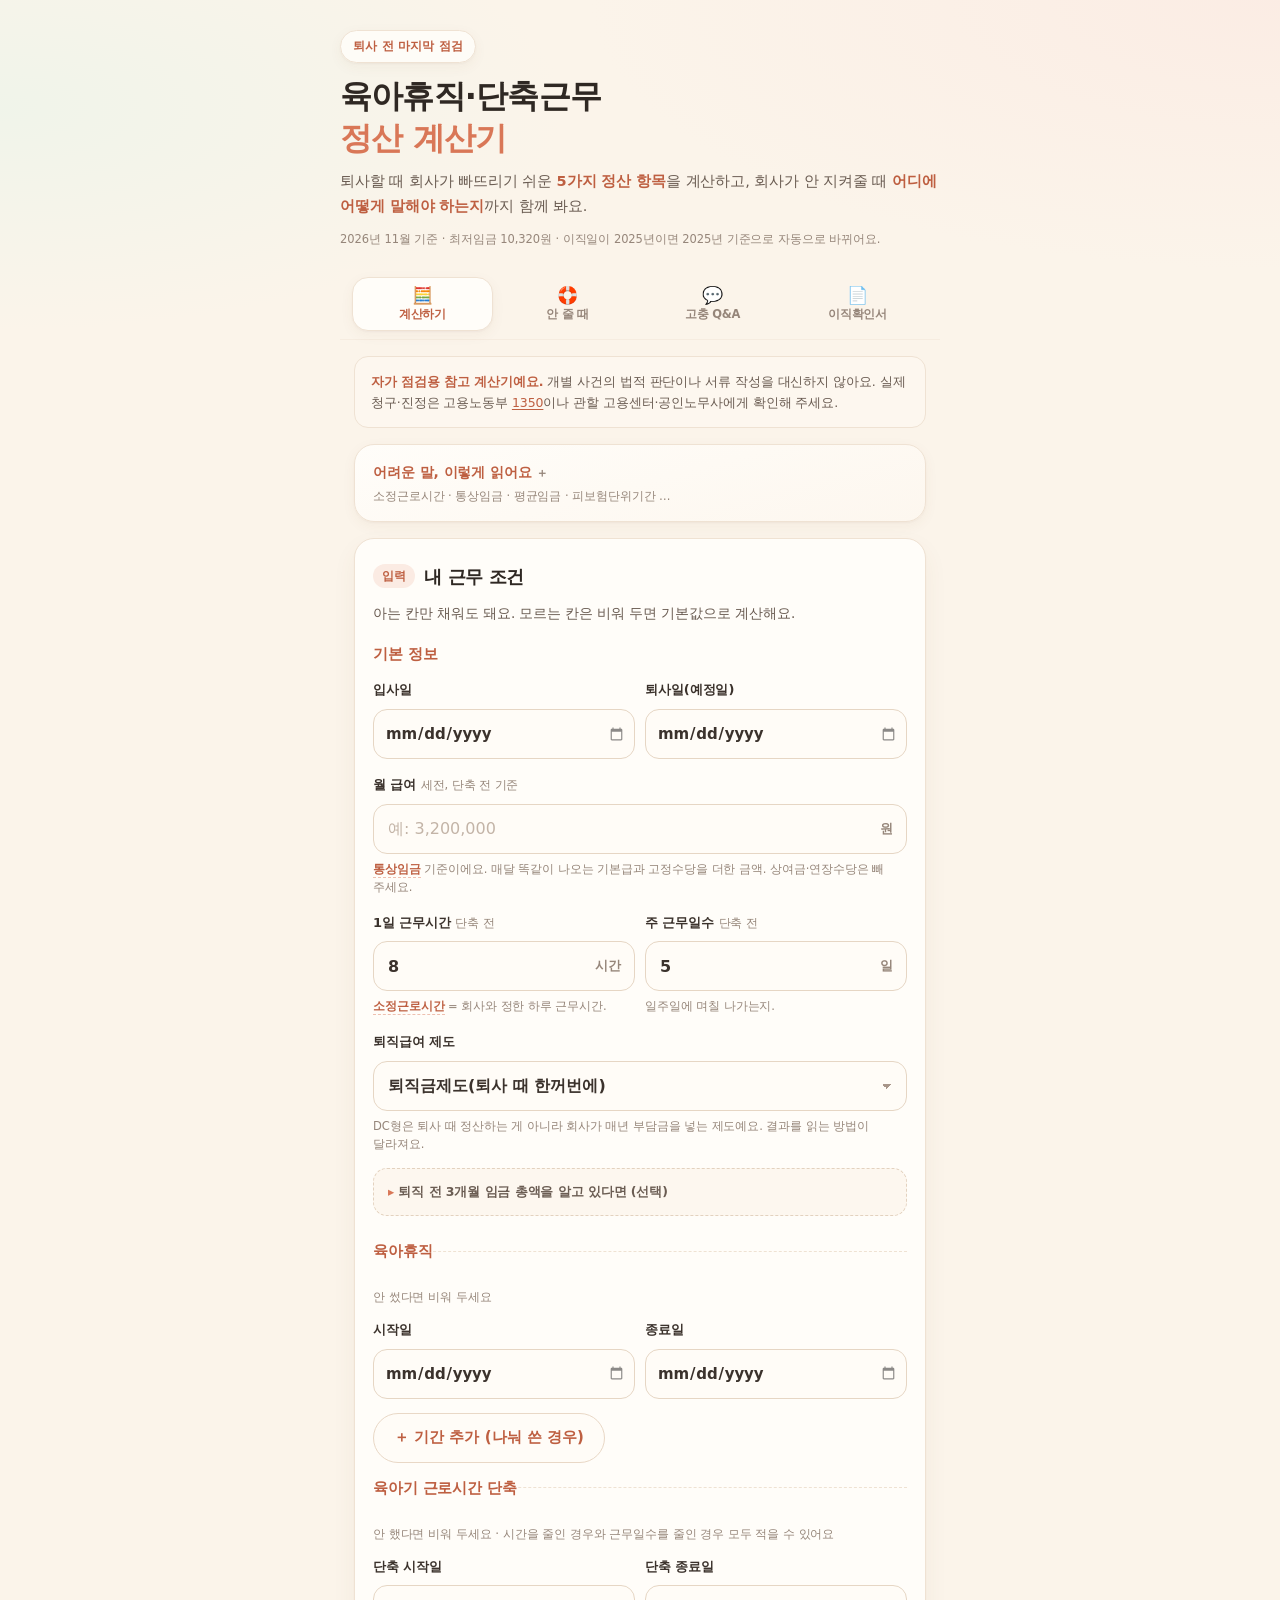
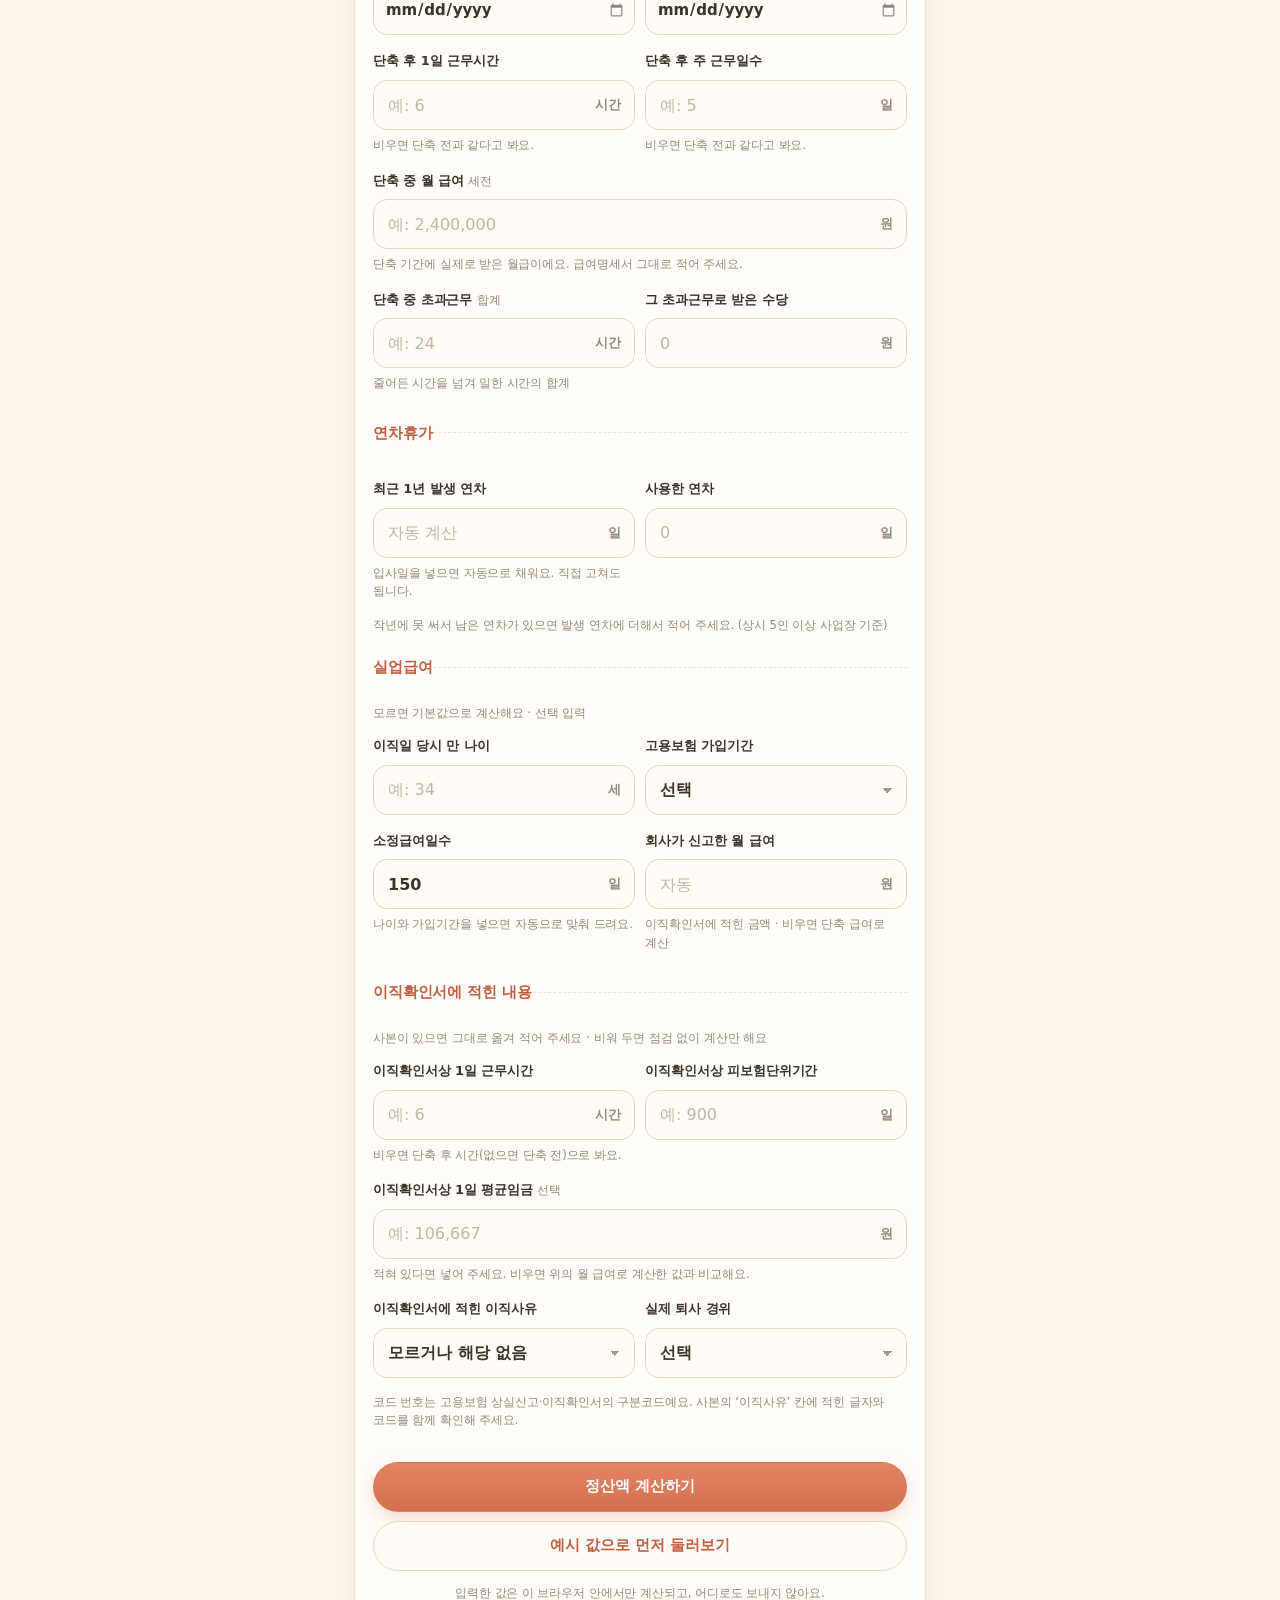
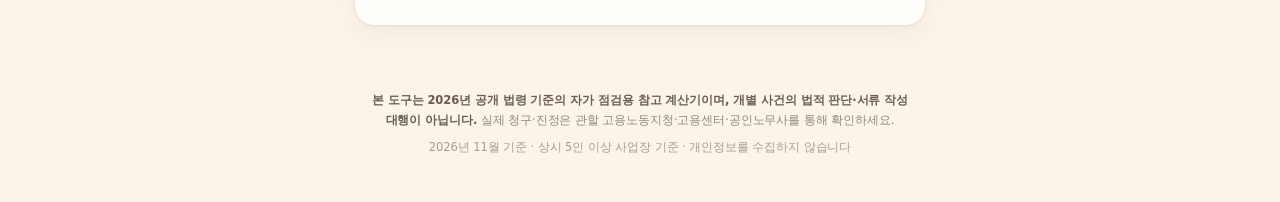
==== commit fcd79537: "부드러운 웜 디자인·4개 탭·고충 Q&A 10문 10답·상황별 대처법 추가" ====
--- a/index.html
+++ b/index.html
@@ -4,11 +4,11 @@
 <meta charset="UTF-8">
 <meta name="viewport" content="width=device-width, initial-scale=1.0">
 <title>육아휴직·단축근무 정산 계산기 | 퇴사 전 5가지 점검과 이직확인서 4칸</title>
-<meta name="description" content="육아휴직과 육아기 근로시간 단축을 쓰고 퇴사할 때 연차수당·퇴직금·초과근무수당·실업급여를 계산하고, 이직확인서 이직사유·피보험단위기간·평균임금·소정근로시간 4칸을 함께 점검하는 자가 점검용 참고 계산기입니다.">
-<meta name="theme-color" content="#2b5bd7">
+<meta name="description" content="육아휴직과 육아기 근로시간 단축을 쓰고 퇴사할 때 연차수당·퇴직금·초과근무수당·실업급여를 계산하고, 이직확인서 4칸을 점검하는 자가 점검용 참고 계산기입니다. 회사가 안 지켜줄 때 대처 순서와 실제 고충 Q&amp;A도 함께 담았습니다.">
+<meta name="theme-color" content="#FBF4EA">
 <meta property="og:type" content="website">
 <meta property="og:title" content="육아휴직·단축근무 정산 계산기">
-<meta property="og:description" content="육아휴직·육아기 단축근무를 쓰고 퇴사할 때 놓치기 쉬운 5가지 정산 항목과 이직확인서 4칸을 한 번에 점검해 보세요.">
+<meta property="og:description" content="육아휴직·육아기 단축근무를 쓰고 퇴사할 때 놓치기 쉬운 5가지 정산 항목과 이직확인서 4칸, 회사가 안 줄 때 대처 순서까지 한 번에.">
 <link rel="icon" href="data:image/svg+xml,%3Csvg xmlns='http://www.w3.org/2000/svg' viewBox='0 0 100 100'%3E%3Ctext y='.9em' font-size='90'%3E%F0%9F%A7%AE%3C/text%3E%3C/svg%3E">
 <link rel="stylesheet" href="styles.css">
 </head>
@@ -17,456 +17,839 @@
 <header class="hero">
   <div class="hero-inner">
     <p class="eyebrow">퇴사 전 마지막 점검</p>
-    <h1>육아휴직·단축근무<br>정산 계산기</h1>
-    <p class="lede">육아휴직과 육아기 근로시간 단축을 쓰고 퇴사할 때, 회사가 빠뜨리기 쉬운 <strong>5가지 정산 항목</strong>과 <strong>이직확인서 4칸</strong>을 함께 점검해요.</p>
-    <p class="notice-top">
-      <strong>본 도구는 2026년 공개 법령 기준의 자가 점검용 참고 계산기이며, 개별 사건의 법적 판단·서류 작성 대행이 아닙니다.</strong>
-      실제 청구·진정은 관할 고용노동지청·고용센터·공인노무사를 통해 확인하세요. 이 계산기는 노무상담이나 진정서 작성을 대신하지 않습니다.
-    </p>
-    <p class="basis">기준: 2026년 11월 확인 · 최저임금 10,320원 · 구직급여 상한 68,100원 — 이직일이 2025년이면 2025년 기준으로 자동 바뀝니다.</p>
+    <h1>육아휴직·단축근무<br><span class="h1-soft">정산 계산기</span></h1>
+    <p class="lede">퇴사할 때 회사가 빠뜨리기 쉬운 <strong>5가지 정산 항목</strong>을 계산하고, 회사가 안 지켜줄 때 <strong>어디에 어떻게 말해야 하는지</strong>까지 함께 봐요.</p>
+    <p class="hero-note">2026년 11월 기준 · 최저임금 10,320원 · 이직일이 2025년이면 2025년 기준으로 자동으로 바뀌어요.</p>
   </div>
 </header>
 
+<nav class="tabbar" role="tablist" aria-label="메뉴">
+  <button class="tab is-active" id="tab-calc" role="tab" aria-selected="true" aria-controls="panel-calc" tabindex="0">
+    <span class="tab-ico" aria-hidden="true">🧮</span><span class="tab-label">계산하기</span>
+  </button>
+  <button class="tab" id="tab-help" role="tab" aria-selected="false" aria-controls="panel-help" tabindex="-1">
+    <span class="tab-ico" aria-hidden="true">🛟</span><span class="tab-label">안 줄 때</span>
+  </button>
+  <button class="tab" id="tab-qa" role="tab" aria-selected="false" aria-controls="panel-qa" tabindex="-1">
+    <span class="tab-ico" aria-hidden="true">💬</span><span class="tab-label">고충 Q&amp;A</span>
+  </button>
+  <button class="tab" id="tab-doc" role="tab" aria-selected="false" aria-controls="panel-doc" tabindex="-1">
+    <span class="tab-ico" aria-hidden="true">📄</span><span class="tab-label">이직확인서</span>
+  </button>
+</nav>
+
 <main>
 
-  <!-- ───────────── 입력 ───────────── -->
-  <section class="panel" id="input-panel" aria-labelledby="input-title">
-    <h2 class="section-title" id="input-title"><span class="step">입력</span> 내 근무 조건</h2>
-
-    <form id="calc-form" novalidate>
-
-      <fieldset class="fset">
-        <legend>기본 정보</legend>
-
-        <div class="grid2">
+  <!-- ══════════════ 탭 1 · 계산하기 ══════════════ -->
+  <section id="panel-calc" class="tabpanel" role="tabpanel" aria-labelledby="tab-calc" tabindex="0">
+
+    <div class="soft-note">
+      <p><strong>자가 점검용 참고 계산기예요.</strong> 개별 사건의 법적 판단이나 서류 작성을 대신하지 않아요. 실제 청구·진정은 고용노동부 <a href="tel:1350">1350</a>이나 관할 고용센터·공인노무사에게 확인해 주세요.</p>
+    </div>
+
+    <details class="glossary">
+      <summary>
+        <span class="glossary-title">어려운 말, 이렇게 읽어요</span>
+        <span class="glossary-sub">소정근로시간 · 통상임금 · 평균임금 · 피보험단위기간 …</span>
+      </summary>
+      <dl class="glossary-list">
+        <div><dt>소정근로시간</dt><dd>회사와 “하루 이만큼 일하기로” 정한 시간이에요. 실제로 더 일한 연장시간은 빼고 봐요.</dd></div>
+        <div><dt>통상임금</dt><dd>매달 정해진 대로 받는 기본급과 고정수당을 시간급으로 환산한 금액. 연차수당·초과수당의 기준이 돼요.</dd></div>
+        <div><dt>평균임금</dt><dd>퇴직 전 3개월 동안 받은 임금 총액을 그 기간 날짜 수로 나눈 금액. 퇴직금의 기준이에요.</dd></div>
+        <div><dt>평균임금 산정제외기간</dt><dd>육아휴직·단축기간처럼 평균임금 계산에서 빼 주는 기간. 그 기간을 빼고 직전 3개월로 계산해요.</dd></div>
+        <div><dt>피보험단위기간</dt><dd>고용보험에서 ‘보수를 받은 날’을 세는 기간. 실업급여를 받으려면 합쳐서 180일 이상이어야 해요.</dd></div>
+        <div><dt>기초일액</dt><dd>실업급여 하루치를 계산하는 밑값. 보통 평균임금을 쓰고, 통상임금이 더 크면 통상임금을 써요.</dd></div>
+        <div><dt>소정급여일수</dt><dd>실업급여를 받을 수 있는 날 수. 나이와 가입기간에 따라 120~270일이에요.</dd></div>
+        <div><dt>이직확인서</dt><dd>회사가 고용센터에 내는 퇴사 확인 서류. 이직사유·피보험단위기간·평균임금·1일 소정근로시간 네 칸이 중요해요.</dd></div>
+        <div><dt>간이대지급금</dt><dd>회사가 돈을 줄 수 없을 때 나라(근로복지공단)가 대신 먼저 주는 제도. 나중에 나라가 회사에 받아내요.</dd></div>
+        <div><dt>지연이자</dt><dd>돈을 늦게 준 회사에 붙는 이자. 퇴직 후 14일이 지나면 연 20%가 붙어요.</dd></div>
+        <div><dt>내용증명</dt><dd>“언제, 누구에게, 무슨 내용을 보냈는지”를 우체국이 증명해 주는 편지. 강제력은 없지만 기록이 남아요.</dd></div>
+        <div><dt>진정</dt><dd>노동청에 “조사해서 밀린 돈을 받게 해 달라”고 요청하는 것. 수수료가 없어요.</dd></div>
+      </dl>
+    </details>
+
+    <section class="panel" id="input-panel" aria-labelledby="input-title">
+      <h2 class="section-title" id="input-title"><span class="step">입력</span> 내 근무 조건</h2>
+      <p class="panel-lede">아는 칸만 채워도 돼요. 모르는 칸은 비워 두면 기본값으로 계산해요.</p>
+
+      <form id="calc-form" novalidate>
+
+        <fieldset class="fset">
+          <legend>기본 정보</legend>
+
+          <div class="grid2">
+            <label class="field">
+              <span class="label">입사일</span>
+              <input type="date" id="hireDate" name="hireDate" required>
+            </label>
+            <label class="field">
+              <span class="label">퇴사일(예정일)</span>
+              <input type="date" id="quitDate" name="quitDate" required>
+            </label>
+          </div>
+
           <label class="field">
-            <span class="label">입사일</span>
-            <input type="date" id="hireDate" name="hireDate" required>
+            <span class="label">월 급여 <em>세전, 단축 전 기준</em></span>
+            <span class="input-wrap"><input type="text" id="monthlyPay" name="monthlyPay" inputmode="numeric" placeholder="예: 3,200,000" autocomplete="off"><span class="unit">원</span></span>
+            <span class="hint"><b class="term">통상임금</b> 기준이에요. 매달 똑같이 나오는 기본급과 고정수당을 더한 금액. 상여금·연장수당은 빼 주세요.</span>
           </label>
+
+          <div class="grid2">
+            <label class="field">
+              <span class="label">1일 근무시간 <em>단축 전</em></span>
+              <span class="input-wrap"><input type="text" id="dailyHours" name="dailyHours" inputmode="numeric" value="8" autocomplete="off"><span class="unit">시간</span></span>
+              <span class="hint"><b class="term">소정근로시간</b> = 회사와 정한 하루 근무시간.</span>
+            </label>
+            <label class="field">
+              <span class="label">주 근무일수 <em>단축 전</em></span>
+              <span class="input-wrap"><input type="text" id="weekDays" name="weekDays" inputmode="numeric" value="5" autocomplete="off"><span class="unit">일</span></span>
+              <span class="hint">일주일에 며칠 나가는지.</span>
+            </label>
+          </div>
+
           <label class="field">
-            <span class="label">퇴사일(예정일)</span>
-            <input type="date" id="quitDate" name="quitDate" required>
+            <span class="label">퇴직급여 제도</span>
+            <select id="pensionType">
+              <option value="severance">퇴직금제도(퇴사 때 한꺼번에)</option>
+              <option value="db">확정급여형(DB)</option>
+              <option value="dc">확정기여형(DC)</option>
+            </select>
+            <span class="hint">DC형은 퇴사 때 정산하는 게 아니라 회사가 매년 부담금을 넣는 제도예요. 결과를 읽는 방법이 달라져요.</span>
           </label>
+
+          <details class="advanced">
+            <summary>퇴직 전 3개월 임금 총액을 알고 있다면 (선택)</summary>
+            <label class="field">
+              <span class="label">평균임금 산정기간의 임금 총액 <em>세전</em></span>
+              <span class="input-wrap"><input type="text" id="threeMonthTotal" name="threeMonthTotal" inputmode="numeric" placeholder="모르면 비워 두세요" autocomplete="off"><span class="unit">원</span></span>
+              <span class="hint">급여명세서 합계예요. 그 3개월에 상여금·연차수당이 있으면 그 금액도 더해 주세요. 비우면 ‘월 급여 × 3개월’로 계산해요.</span>
+            </label>
+            <p class="hint block">퇴직 전 3개월에 육아휴직·단축기간이 들어 있으면 <b class="term">산정제외</b>라서, 그 기간을 뺀 직전 3개월로 계산해요. 계산 후 화면에 정확한 기간이 나오니 그 기간의 금액을 넣어 주세요.</p>
+          </details>
+        </fieldset>
+
+        <fieldset class="fset">
+          <legend>육아휴직</legend>
+          <p class="fset-note">안 썼다면 비워 두세요</p>
+          <div id="leave-list">
+            <div class="period-row" data-index="0">
+              <div class="grid2">
+                <label class="field">
+                  <span class="label">시작일</span>
+                  <input type="date" id="leaveStart-0" class="leave-start" autocomplete="off">
+                </label>
+                <label class="field">
+                  <span class="label">종료일</span>
+                  <input type="date" id="leaveEnd-0" class="leave-end" autocomplete="off">
+                </label>
+              </div>
+              <p class="period-note" data-role="leave-length"></p>
+            </div>
+          </div>
+          <button type="button" class="btn-ghost" id="add-leave">＋ 기간 추가 (나눠 쓴 경우)</button>
+        </fieldset>
+
+        <fieldset class="fset">
+          <legend>육아기 근로시간 단축</legend>
+          <p class="fset-note">안 했다면 비워 두세요 · 시간을 줄인 경우와 근무일수를 줄인 경우 모두 적을 수 있어요</p>
+
+          <div class="grid2">
+            <label class="field">
+              <span class="label">단축 시작일</span>
+              <input type="date" id="shiftStart" autocomplete="off">
+            </label>
+            <label class="field">
+              <span class="label">단축 종료일</span>
+              <input type="date" id="shiftEnd" autocomplete="off">
+            </label>
+          </div>
+
+          <div class="grid2">
+            <label class="field">
+              <span class="label">단축 후 1일 근무시간</span>
+              <span class="input-wrap"><input type="text" id="shiftHours" inputmode="numeric" placeholder="예: 6" autocomplete="off"><span class="unit">시간</span></span>
+              <span class="hint">비우면 단축 전과 같다고 봐요.</span>
+            </label>
+            <label class="field">
+              <span class="label">단축 후 주 근무일수</span>
+              <span class="input-wrap"><input type="text" id="shiftWeekDays" inputmode="numeric" placeholder="예: 5" autocomplete="off"><span class="unit">일</span></span>
+              <span class="hint">비우면 단축 전과 같다고 봐요.</span>
+            </label>
+          </div>
+
+          <label class="field">
+            <span class="label">단축 중 월 급여 <em>세전</em></span>
+            <span class="input-wrap"><input type="text" id="shiftPay" inputmode="numeric" placeholder="예: 2,400,000" autocomplete="off"><span class="unit">원</span></span>
+            <span class="hint">단축 기간에 실제로 받은 월급이에요. 급여명세서 그대로 적어 주세요.</span>
+          </label>
+
+          <div class="grid2">
+            <label class="field">
+              <span class="label">단축 중 초과근무 <em>합계</em></span>
+              <span class="input-wrap"><input type="text" id="extraHours" inputmode="numeric" placeholder="예: 24" autocomplete="off"><span class="unit">시간</span></span>
+              <span class="hint">줄어든 시간을 넘겨 일한 시간의 합계</span>
+            </label>
+            <label class="field">
+              <span class="label">그 초과근무로 받은 수당</span>
+              <span class="input-wrap"><input type="text" id="extraPaid" inputmode="numeric" placeholder="0" autocomplete="off"><span class="unit">원</span></span>
+            </label>
+          </div>
+        </fieldset>
+
+        <fieldset class="fset">
+          <legend>연차휴가</legend>
+
+          <div class="grid2">
+            <label class="field">
+              <span class="label">최근 1년 발생 연차</span>
+              <span class="input-wrap"><input type="text" id="annualDays" inputmode="numeric" placeholder="자동 계산" autocomplete="off"><span class="unit">일</span></span>
+              <span class="hint" id="annual-hint">입사일을 넣으면 자동으로 채워요. 직접 고쳐도 됩니다.</span>
+            </label>
+            <label class="field">
+              <span class="label">사용한 연차</span>
+              <span class="input-wrap"><input type="text" id="annualUsed" inputmode="numeric" placeholder="0" autocomplete="off"><span class="unit">일</span></span>
+            </label>
+          </div>
+          <p class="hint block">작년에 못 써서 남은 연차가 있으면 발생 연차에 더해서 적어 주세요. (상시 5인 이상 사업장 기준)</p>
+        </fieldset>
+
+        <fieldset class="fset">
+          <legend>실업급여</legend>
+          <p class="fset-note">모르면 기본값으로 계산해요 · 선택 입력</p>
+
+          <div class="grid2">
+            <label class="field">
+              <span class="label">이직일 당시 만 나이</span>
+              <span class="input-wrap"><input type="text" id="uiAge" inputmode="numeric" placeholder="예: 34" autocomplete="off"><span class="unit">세</span></span>
+            </label>
+            <label class="field">
+              <span class="label">고용보험 가입기간</span>
+              <select id="uiInsured">
+                <option value="">선택</option>
+                <option value="0">1년 미만</option>
+                <option value="1">1년 이상 ~ 3년 미만</option>
+                <option value="2">3년 이상 ~ 5년 미만</option>
+                <option value="3">5년 이상 ~ 10년 미만</option>
+                <option value="4">10년 이상</option>
+              </select>
+            </label>
+          </div>
+
+          <div class="grid2">
+            <label class="field">
+              <span class="label">소정급여일수</span>
+              <span class="input-wrap"><input type="text" id="uiBenefitDays" inputmode="numeric" value="150" autocomplete="off"><span class="unit">일</span></span>
+              <span class="hint" id="ui-days-hint">나이와 가입기간을 넣으면 자동으로 맞춰 드려요.</span>
+            </label>
+            <label class="field">
+              <span class="label">회사가 신고한 월 급여</span>
+              <span class="input-wrap"><input type="text" id="uiReportedPay" inputmode="numeric" placeholder="자동" autocomplete="off"><span class="unit">원</span></span>
+              <span class="hint">이직확인서에 적힌 금액 · 비우면 단축 급여로 계산</span>
+            </label>
+          </div>
+        </fieldset>
+
+        <fieldset class="fset">
+          <legend>이직확인서에 적힌 내용</legend>
+          <p class="fset-note">사본이 있으면 그대로 옮겨 적어 주세요 · 비워 두면 점검 없이 계산만 해요</p>
+
+          <div class="grid2">
+            <label class="field">
+              <span class="label">이직확인서상 1일 근무시간</span>
+              <span class="input-wrap"><input type="text" id="docDailyHours" inputmode="numeric" placeholder="예: 6" autocomplete="off"><span class="unit">시간</span></span>
+              <span class="hint">비우면 단축 후 시간(없으면 단축 전)으로 봐요.</span>
+            </label>
+            <label class="field">
+              <span class="label">이직확인서상 피보험단위기간</span>
+              <span class="input-wrap"><input type="text" id="docInsuredDays" inputmode="numeric" placeholder="예: 900" autocomplete="off"><span class="unit">일</span></span>
+            </label>
+          </div>
+
+          <label class="field">
+            <span class="label">이직확인서상 1일 평균임금 <em>선택</em></span>
+            <span class="input-wrap"><input type="text" id="docAvgDaily" inputmode="numeric" placeholder="예: 106,667" autocomplete="off"><span class="unit">원</span></span>
+            <span class="hint">적혀 있다면 넣어 주세요. 비우면 위의 월 급여로 계산한 값과 비교해요.</span>
+          </label>
+
+          <div class="grid2">
+            <label class="field">
+              <span class="label">이직확인서에 적힌 이직사유</span>
+              <select id="docReason">
+                <option value="">모르거나 해당 없음</option>
+                <option value="11">11 · 개인사정으로 인한 자진퇴사</option>
+                <option value="12">12 · 사업장 이전·근로조건 변동·임금체불 등으로 자진퇴사</option>
+                <option value="22">22 · 폐업·도산(예정 포함), 공사 중단</option>
+                <option value="23">23 · 경영상 필요·회사불황으로 인한 인원감축(해고·권고사직 포함)</option>
+                <option value="26">26 · 근로자 귀책사유에 의한 징계해고·권고사직</option>
+                <option value="31">31 · 정년</option>
+                <option value="32">32 · 계약기간 만료, 공사 종료</option>
+                <option value="41">41 · 고용보험 비적용</option>
+              </select>
+            </label>
+            <label class="field">
+              <span class="label">실제 퇴사 경위</span>
+              <select id="myReason">
+                <option value="">선택</option>
+                <option value="11">11 · 내가 개인 사정으로 그만둠</option>
+                <option value="12">12 · 근로조건 변동·임금체불 등으로 그만둠</option>
+                <option value="22">22 · 회사 폐업·도산</option>
+                <option value="23">23 · 권고사직·경영상 인원감축</option>
+                <option value="26">26 · 내 귀책사유로 징계해고·권고사직</option>
+                <option value="31">31 · 정년</option>
+                <option value="32">32 · 계약기간 만료</option>
+              </select>
+            </label>
+          </div>
+          <p class="hint block">코드 번호는 고용보험 상실신고·이직확인서의 구분코드예요. 사본의 ‘이직사유’ 칸에 적힌 글자와 코드를 함께 확인해 주세요.</p>
+        </fieldset>
+
+        <p class="form-error" id="form-error" role="alert" hidden></p>
+
+        <div class="form-actions">
+          <button type="submit" class="btn-primary" id="calc-submit">정산액 계산하기</button>
+          <button type="button" class="btn-ghost" id="fill-example">예시 값으로 먼저 둘러보기</button>
         </div>
-
-        <label class="field">
-          <span class="label">월 급여 (세전, 단축 전 기준)</span>
-          <span class="input-wrap"><input type="text" id="monthlyPay" name="monthlyPay" inputmode="numeric" placeholder="예: 3,200,000" autocomplete="off"><span class="unit">원</span></span>
-          <span class="hint">기본급과 매달 고정으로 받는 수당을 더한 금액. 상여금·연장수당은 빼고 넣어 주세요. (통상임금 기준)</span>
-        </label>
-
-        <div class="grid2">
-          <label class="field">
-            <span class="label">1일 소정근로시간 <em>단축 전</em></span>
-            <span class="input-wrap"><input type="text" id="dailyHours" name="dailyHours" inputmode="numeric" value="8" autocomplete="off"><span class="unit">시간</span></span>
-          </label>
-          <label class="field">
-            <span class="label">주 소정근로일수 <em>단축 전</em></span>
-            <span class="input-wrap"><input type="text" id="weekDays" name="weekDays" inputmode="numeric" value="5" autocomplete="off"><span class="unit">일</span></span>
-          </label>
+        <p class="privacy">입력한 값은 이 브라우저 안에서만 계산되고, 어디로도 보내지 않아요.</p>
+      </form>
+    </section>
+
+    <section class="panel results" id="result-panel" aria-labelledby="result-title" hidden>
+      <h2 class="section-title" id="result-title" tabindex="-1"><span class="step">결과</span> 예상 정산 내역</h2>
+
+      <div id="warnings" class="warnings" aria-live="polite"></div>
+      <div id="summary-line" class="summary-line"></div>
+      <p class="basis-line" id="basis-line"></p>
+
+      <div id="cards"></div>
+
+      <div class="total" id="total-block">
+        <div class="total-head">
+          <span class="total-label">최대 예상 청구액</span>
+          <span class="total-sub" id="total-sub"></span>
         </div>
-
-        <label class="field">
-          <span class="label">퇴직급여 제도</span>
-          <select id="pensionType">
-            <option value="severance">퇴직금제도(퇴사 때 일시금)</option>
-            <option value="db">확정급여형(DB)</option>
-            <option value="dc">확정기여형(DC)</option>
-          </select>
-          <span class="hint">DC형은 퇴사 때 정산하는 제도가 아니라 매년 부담금을 넣는 제도예요. 계산 결과를 읽는 방법이 달라집니다.</span>
-        </label>
-
-        <details class="advanced">
-          <summary>퇴직 전 3개월 임금 총액을 알고 있다면 (선택)</summary>
-          <label class="field">
-            <span class="label">평균임금 산정기간의 임금 총액 (세전)</span>
-            <span class="input-wrap"><input type="text" id="threeMonthTotal" name="threeMonthTotal" inputmode="numeric" placeholder="모르면 비워 두세요" autocomplete="off"><span class="unit">원</span></span>
-            <span class="hint">임금명세서 합계. 3개월 안에 상여금·연차수당이 있으면 그 금액도 더해 주세요. 비워 두면 ‘월 급여 × 3개월’로 계산해요.</span>
-          </label>
-          <p class="hint block">퇴직 전 3개월에 육아휴직·단축기간이 들어 있으면, 그 기간을 뺀 직전 3개월이 산정기간이 됩니다. 계산 후 화면에 정확한 기간이 표시되니 그 기간의 총액을 넣어 주세요.</p>
-        </details>
-      </fieldset>
-
-      <fieldset class="fset">
-        <legend>육아휴직</legend>
-        <p class="fset-note">안 썼다면 비워 두세요</p>
-        <div id="leave-list">
-          <div class="period-row" data-index="0">
-            <div class="grid2">
-              <label class="field">
-                <span class="label">시작일</span>
-                <input type="date" id="leaveStart-0" class="leave-start" autocomplete="off">
-              </label>
-              <label class="field">
-                <span class="label">종료일</span>
-                <input type="date" id="leaveEnd-0" class="leave-end" autocomplete="off">
-              </label>
-            </div>
-            <p class="period-note" data-role="leave-length"></p>
-          </div>
+        <p class="total-amount" id="total-amount">0원</p>
+        <ul class="total-list" id="total-list"></ul>
+        <div class="total-actions">
+          <button type="button" class="btn-primary small" id="copy-result">결과 복사</button>
+          <button type="button" class="btn-ghost small" id="print-result">인쇄 · PDF 저장</button>
         </div>
-        <button type="button" class="btn-ghost" id="add-leave">＋ 기간 추가 (분할 사용)</button>
-      </fieldset>
-
-      <fieldset class="fset">
-        <legend>육아기 근로시간 단축</legend>
-        <p class="fset-note">안 했다면 비워 두세요 · 시간 단축과 근로일수 단축 모두 입력할 수 있어요</p>
-
-        <div class="grid2">
-          <label class="field">
-            <span class="label">단축 시작일</span>
-            <input type="date" id="shiftStart" autocomplete="off">
-          </label>
-          <label class="field">
-            <span class="label">단축 종료일</span>
-            <input type="date" id="shiftEnd" autocomplete="off">
-          </label>
+        <p class="total-note" id="copy-status" role="status"></p>
+      </div>
+
+      <p class="estimate-note">
+        회사가 이 항목을 하나도 주지 않았다고 가정한 <strong>최대 추정액</strong>이에요. 이미 받은 항목은 체크를 풀어 주세요.
+        실제 금액은 회사 규정·상여금·근무기록에 따라 달라지고, 청구할 때는 계산 근거 자료를 함께 내야 해요.
+      </p>
+
+      <div class="next-card">
+        <p class="next-title">계산이 이상하거나 회사가 안 줄 때는?</p>
+        <p class="next-body">위쪽 <strong>‘안 줄 때’</strong> 탭에서 상황별 순서를, <strong>‘이직확인서’</strong> 탭에서 4칸 점검과 신고처를 볼 수 있어요.</p>
+        <button type="button" class="btn-ghost small" data-goto="tab-help">대처법 보기</button>
+      </div>
+    </section>
+
+  </section>
+
+  <!-- ══════════════ 탭 2 · 안 줄 때 대처법 ══════════════ -->
+  <section id="panel-help" class="tabpanel" role="tabpanel" aria-labelledby="tab-help" tabindex="0" hidden>
+
+    <section class="panel">
+      <h2 class="section-title"><span class="step sage">순서</span> 회사가 안 지켜줄 때</h2>
+      <p class="panel-lede">“나중에 주겠다”는 말만 반복된다면, 감정보다 <strong>순서</strong>가 중요해요. 아래 세 단계만 기억하세요.</p>
+
+      <ol class="flow">
+        <li class="flow-item">
+          <span class="flow-no">1</span>
+          <div class="flow-body">
+            <h3>오늘, 기록부터 남겨요</h3>
+            <p>급여명세서·통장 내역·근무표·단축 합의서를 사진으로 찍어 두세요. 회사와 주고받은 문자·메신저도 지우지 마세요. 퇴사하면 회사 시스템에 못 들어갈 수 있어요.</p>
+          </div>
+        </li>
+        <li class="flow-item">
+          <span class="flow-no">2</span>
+          <div class="flow-body">
+            <h3>며칠 안에, 글로 요구해요</h3>
+            <p>전화로만 말하지 말고 문자·메일·내용증명으로 <strong>금액과 기한</strong>을 적어 요청하세요. “6월분 250만 원, 7월분 250만 원, 합계 500만 원을 12월 10일까지”처럼요.</p>
+          </div>
+        </li>
+        <li class="flow-item">
+          <span class="flow-no">3</span>
+          <div class="flow-body">
+            <h3>그래도 안 되면, 기관에 맡겨요</h3>
+            <p>노동포털에 <strong>임금체불 진정</strong>을 내거나, 이직확인서·피보험자격 문제는 <strong>고용센터·근로복지공단</strong>에 확인을 청구하세요. 진정은 무료예요.</p>
+          </div>
+        </li>
+      </ol>
+    </section>
+
+    <section class="panel">
+      <h2 class="section-title"><span class="step coral">증거</span> 미리 챙겨 둘 것</h2>
+      <p class="panel-lede">다 없어도 괜찮아요. 있는 것부터 모으면 돼요. 챙긴 것만 눌러 보세요.</p>
+
+      <ul class="evidence">
+        <li><label><input type="checkbox" class="ev"> 근로계약서, 육아기 근로시간 단축 합의서(서면)</label></li>
+        <li><label><input type="checkbox" class="ev"> 임금명세서 또는 급여 명세 (최근 3년)</label></li>
+        <li><label><input type="checkbox" class="ev"> 급여가 들어온 통장 내역</label></li>
+        <li><label><input type="checkbox" class="ev"> 출퇴근 기록, 근무표, 업무 메신저·메일</label></li>
+        <li><label><input type="checkbox" class="ev"> 육아휴직 확인서, 단축 확인서</label></li>
+        <li><label><input type="checkbox" class="ev"> 연차 발생·사용 대장</label></li>
+        <li><label><input type="checkbox" class="ev"> 이직확인서 사본 (고용24에서 확인 가능)</label></li>
+        <li><label><input type="checkbox" class="ev"> 퇴사일을 알 수 있는 서류 (사직서, 상실신고 내역)</label></li>
+        <li><label><input type="checkbox" class="ev"> “나중에 주겠다”는 문자·녹음, 합의서 사본</label></li>
+      </ul>
+      <p class="evidence-count" id="evidence-count">0 / 9 챙겼어요</p>
+      <p class="hint block">통화 녹음은 내가 직접 한 통화라면 법에 어긋나지 않아요. 대화는 되도록 문자·메신저처럼 기록이 남는 쪽으로 해 보세요.</p>
+    </section>
+
+    <section class="panel">
+      <h2 class="section-title"><span class="step">상황</span> 내 경우엔 이렇게</h2>
+      <p class="panel-lede">자주 나오는 상황 8가지를 순서대로 정리했어요. 내 상황을 눌러 펼쳐 보세요.</p>
+
+      <div class="situations">
+
+        <details class="situation">
+          <summary><span class="sit-ico">1</span> 퇴직금·연차수당을 안 줘요</summary>
+          <div class="sit-body">
+            <ol class="mini-steps">
+              <li><strong>금액을 표로 정리하세요.</strong> 항목·기간·금액·계산 근거를 한 장으로 만들면 조사가 빨라져요.</li>
+              <li><strong>문자나 내용증명으로 기한을 정해 요구하세요.</strong> 퇴직 후 14일이 지나면 그다음 날부터 연 20% 지연이자가 붙어요.</li>
+              <li><strong>노동포털에서 임금체불 진정</strong>을 내세요. 사업장 소재지 관할 고용노동관서가 조사하고, 확인되면 지급 지시가 나가요.</li>
+            </ol>
+            <p class="sit-note">청구할 수 있는 기간은 3년이에요. 지나면 청구권이 사라지니 미루지 마세요.</p>
+            <p class="law-line">근로기준법 제36조 · 제37조 · 제49조</p>
+          </div>
+        </details>
+
+        <details class="situation">
+          <summary><span class="sit-ico">2</span> 이직확인서가 ‘자진퇴사(11)’로 되어 있어요</summary>
+          <div class="sit-body">
+            <p class="sit-lead">권고사직이었는데 11번으로 신고되면 실업급여가 막혀요. 코드는 ‘서류에 뭐라고 썼는지’가 아니라 <strong>실제 퇴사 경위</strong>로 정해져요.</p>
+            <ol class="mini-steps">
+              <li>고용24에서 이직확인서 처리 내용을 확인하고 화면을 캡처해 두세요.</li>
+              <li>회사에 <strong>서면(메일·내용증명)</strong>으로 정정을 요청하고, 요청한 날짜를 남기세요.</li>
+              <li>회사가 응하지 않으면 <strong>관할 고용센터</strong>에 퇴직 경위서와 자료를 내고 소명하세요.</li>
+              <li>그래도 다르면 <strong>근로복지공단에 피보험자격 확인청구</strong>(1588-0075)를 하세요.</li>
+            </ol>
+            <p class="sit-note">사직서에 ‘개인사정’이라고 썼더라도, 권고를 받은 문자·회의 기록·인원감축 공지가 있으면 다퉈 볼 수 있어요.</p>
+            <p class="law-line">고용보험법 제17조(피보험자격 확인) · 제87조(심사청구, 90일 이내)</p>
+          </div>
+        </details>
+
+        <details class="situation">
+          <summary><span class="sit-ico">3</span> 단축 후 급여로 퇴직금을 계산한 것 같아요</summary>
+          <div class="sit-body">
+            <p class="sit-lead">육아기 단축기간은 <strong>평균임금 계산에서 빼는 기간</strong>이에요. 단축 전 3개월 임금으로 계산하는 게 원칙이에요.</p>
+            <ol class="mini-steps">
+              <li>회사에 퇴직금 계산내역(산정 기간·평균임금)을 요청하세요.</li>
+              <li>산정 기간에 단축기간이 들어가 있으면 그 부분을 짚어 정정을 요청하세요.</li>
+              <li>차액이 확인되면 진정으로 청구하세요. 이 계산기 ③번 카드가 차액을 보여줘요.</li>
+            </ol>
+            <p class="sit-note">단축이 끝난 뒤 바로 퇴사해도, 통상임금은 원래 계약의 근무시간을 기준으로 봐요(고용노동부 답변, 2024.8.7).</p>
+            <p class="law-line">남녀고용평등법 제19조의3 제4항</p>
+          </div>
+        </details>
+
+        <details class="situation">
+          <summary><span class="sit-ico">4</span> 실업급여가 예상보다 적어요</summary>
+          <div class="sit-body">
+            <p class="sit-lead">하한액은 ‘이직 전 1일 소정근로시간’에 따라 달라져요. 2026년 기준 8시간이면 66,048원, 6시간이면 49,536원이에요.</p>
+            <ol class="mini-steps">
+              <li>이직확인서의 ‘1일 소정근로시간’ 칸을 사진으로 남기세요.</li>
+              <li>계약상 시간과 다르면 회사에 정정을 요청하세요.</li>
+              <li>단축 전 시간으로 인정되는지는 실무가 갈려요. 계산기 ⑤번 카드의 두 금액을 들고 <strong>관할 고용센터</strong>에 물어보세요.</li>
+            </ol>
+            <p class="law-line">고용보험법 제45조 제4항 · 시행규칙 제91조의2</p>
+          </div>
+        </details>
+
+        <details class="situation">
+          <summary><span class="sit-ico">5</span> “사정이 어려워 나중에 주겠다”고만 해요</summary>
+          <div class="sit-body">
+            <p class="sit-lead">내가 동의한 합의가 없다면, 회사 사정만으로 지급 기한이 늘어나지 않아요. 일방적으로 미루는 것도 체불이에요.</p>
+            <ol class="mini-steps">
+              <li>“언제까지, 얼마를” 문자로 확정하세요. 막연한 약속은 기록이 안 돼요.</li>
+              <li>기한을 넘기면 내용증명을 보내고, 그다음 날 진정을 검토하세요.</li>
+              <li>회사가 돈이 없다면 <strong>간이대지급금</strong>을 함께 알아보세요. 진정 기한이 따로 있어요.</li>
+            </ol>
+            <p class="sit-note">기다리는 동안에도 증거 수집은 계속하세요. 시간이 지나면 자료가 사라지고 회사 자금 사정도 나빠져요.</p>
+          </div>
+        </details>
+
+        <details class="situation">
+          <summary><span class="sit-ico">6</span> 합의서·사직서에 서명하라고 해요</summary>
+          <div class="sit-body">
+            <p class="sit-lead">돈을 다 받기 전에 “모든 임금을 지급받았고, 향후 이의를 제기하지 않는다”는 문구에 서명하면 나중에 청구가 어려워져요.</p>
+            <ol class="mini-steps">
+              <li>서명 전에 금액을 내역과 하나씩 대조하세요.</li>
+              <li>일부만 받는다면 “일부 지급”이라고 적고, 남은 금액 청구권은 포기하지 않는다는 문구를 넣으세요.</li>
+              <li>분할로 받기로 했다면 “기한을 어기면 남은 금액을 한꺼번에 지급한다”는 조항을 넣으세요.</li>
+            </ol>
+            <p class="sit-note">서명하기 전 사진으로 남겨 두면, 나중에 내용을 확인할 수 있어요.</p>
+          </div>
+        </details>
+
+        <details class="situation">
+          <summary><span class="sit-ico">7</span> 육아휴직·단축을 이유로 불리하게 대해요</summary>
+          <div class="sit-body">
+            <p class="sit-lead">육아휴직이나 단축을 썼다는 이유로 해고·강등·평가 불이익을 주는 것은 법으로 금지돼 있어요.</p>
+            <ol class="mini-steps">
+              <li>인사발령·평가·업무 배치가 달라진 시점과 내용을 날짜순으로 적어 두세요.</li>
+              <li>퇴사를 종용받았다면 그 대화를 문자·메신저로 남기고, 가능하면 녹음하세요.</li>
+              <li>관할 고용노동지청에 진정하거나, 지역 <strong>직장맘지원센터</strong>의 무료 노무 상담을 받아 보세요.</li>
+            </ol>
+            <p class="law-line">남녀고용평등법 제19조 제4항 · 제19조의3 제1항</p>
+          </div>
+        </details>
+
+        <details class="situation">
+          <summary><span class="sit-ico">8</span> 회사가 폐업했거나 돈이 없대요</summary>
+          <div class="sit-body">
+            <p class="sit-lead">회사 대신 나라가 먼저 주는 <strong>간이대지급금</strong> 제도가 있어요. 다만 기한이 세 개라 순서를 지켜야 해요.</p>
+            <ol class="mini-steps">
+              <li>퇴직한 날의 <strong>다음 날부터 1년 안에</strong> 임금체불 진정을 내세요.</li>
+              <li>진정 뒤 받은 <strong>‘체불 임금등·사업주 확인서’가 처음 나온 날부터 6개월 안에</strong> 근로복지공단에 청구하세요.</li>
+              <li>한도는 임금 700만 원 + 퇴직급여 700만 원, 합계 1,000만 원까지예요.</li>
+            </ol>
+            <p class="sit-note">회사가 퇴직일까지 6개월 이상 사업을 했어야 하는 조건도 있어요. 청구 전에 1588-0075로 확인하세요.</p>
+            <p class="law-line">임금채권보장법 제7조 · 시행령 제7조·제8조·제9조</p>
+          </div>
+        </details>
+
+      </div>
+    </section>
+
+    <section class="panel">
+      <h2 class="section-title"><span class="step warm">요구</span> 문자로 보낼 문장 예시</h2>
+      <p class="panel-lede">그대로 보내도 되고, 금액과 날짜만 바꿔 쓰세요. 감정적인 말은 빼는 게 좋아요.</p>
+      <div class="template-box">
+        <p class="template-text" id="template-text">안녕하세요, ○○○입니다.
+2025년 3월 2일부터 2026년 9월 30일까지 근무하고 퇴사했습니다.
+퇴직금과 미사용 연차수당 합계 ○○원을 아직 받지 못했습니다.
+2026년 12월 10일까지 아래 계좌로 지급해 주시기 바랍니다.
+기한까지 지급되지 않으면 관할 고용노동관서에 진정을 제기하겠습니다.
+계좌: ○은행 ○○○-○○○-○○○○○○</p>
+        <button type="button" class="btn-ghost small" id="copy-template">문장 복사</button>
+        <p class="copy-status" id="template-status" role="status"></p>
+      </div>
+      <p class="hint block">더 힘을 실어야 할 때는 우체국(epost.go.kr)에서 <b class="term">내용증명</b>으로 보내세요. 배달증명을 함께 넣으면 언제 도착했는지도 남아요.</p>
+    </section>
+
+    <section class="panel">
+      <h2 class="section-title"><span class="step">숫자</span> 알아 두면 힘이 되는 기준</h2>
+      <div class="facts">
+        <p><strong>퇴직 후 14일</strong> 안에 임금·퇴직금을 줘야 해요. 지나면 <strong>연 20% 지연이자</strong>를 청구할 수 있어요. <span class="law">근로기준법 제36조·제37조</span></p>
+        <p><strong>임금 청구권은 3년</strong>이에요. 급여 지급일부터 3년이 지나면 청구할 수 없어요. <span class="law">근로기준법 제49조</span></p>
+        <p><strong>2026년 10월 8일부터</strong> 임금·수당 체불은 <strong>5년 이하 징역 또는 5천만 원 이하 벌금</strong>이에요. <span class="law">근로기준법 제107조</span></p>
+        <p><strong>퇴직금 체불은 별도 법률</strong>이에요. <strong>2026년 9월 18일부터</strong> 5년 이하 징역 또는 5천만 원 이하 벌금이고, 조문도 제43조로 옮겨졌어요. <span class="law">근로자퇴직급여 보장법 제43조</span></p>
+        <p>진정은 <strong>수수료가 없고</strong>, 처리 기간은 원칙적으로 <strong>25일</strong>(토요일·공휴일 제외)이에요. 사안에 따라 늘어날 수 있어요.</p>
+      </div>
+    </section>
+
+  </section>
+
+  <!-- ══════════════ 탭 3 · 고충 Q&A ══════════════ -->
+  <section id="panel-qa" class="tabpanel" role="tabpanel" aria-labelledby="tab-qa" tabindex="0" hidden>
+
+    <section class="panel">
+      <h2 class="section-title"><span class="step coral">Q&amp;A</span> 사람들이 많이 막히는 곳</h2>
+      <p class="panel-lede">실제 상담·판례·고용노동부 답변에서 자주 나오는 순서로 10개를 골랐어요. 내 상황과 비슷한 질문을 눌러 보세요.</p>
+
+      <div class="qa-list">
+
+        <details class="qa">
+          <summary><span class="q">Q1</span> 육아휴직 쓰고 복직 2주 만에 그만뒀는데, “휴직했으니 연차 없다”고 해요.</summary>
+          <div class="qa-body">
+            <p>2018년 5월 29일 이후에 시작한 육아휴직 기간은 <strong>연차 계산에서 ‘출근한 날’로 봐요</strong>. 휴직했다고 연차가 사라지지 않아요.</p>
+            <p>실제로 육아휴직 후 퇴사한 직원의 연차수당 157만 원을 주지 않은 회사 대표가 벌금 100만 원을 선고받은 사례가 있어요(수원지법 안양지원, 2026년 4월 보도). 법원은 “육아휴직 기간을 출근으로 봐야 한다”고 판단했어요.</p>
+            <ul class="qa-list-ul">
+              <li>먼저 ‘계산하기’ 탭에서 미사용 연차수당이 얼마인지 확인하세요.</li>
+              <li>급여명세서와 연차 사용 내역을 챙기고, 문자로 지급을 요청하세요.</li>
+              <li>퇴직 후 14일이 지나도 안 주면 노동포털에 진정을 내세요.</li>
+            </ul>
+            <p class="law-line">근로기준법 제60조 제6항 제3호</p>
+          </div>
+        </details>
+
+        <details class="qa">
+          <summary><span class="q">Q2</span> 단축근무 중에 퇴사했는데, 퇴직금이 단축 후 월급으로 계산된 것 같아요.</summary>
+          <div class="qa-body">
+            <p>육아기 근로시간 단축기간은 <strong>평균임금 산정기간에서 빼요</strong>. 그래서 단축 전 3개월 임금으로 퇴직금을 계산하는 게 원칙이에요.</p>
+            <p>단축이 끝나자마자 퇴사해도 통상임금은 원래 계약의 근무시간을 기준으로 봐요(고용노동부 답변, 2024.8.7). 이 부분을 놓치는 회사가 많아요.</p>
+            <ul class="qa-list-ul">
+              <li>회사에 퇴직금 계산내역(산정 기간, 평균임금)을 요청하세요.</li>
+              <li>산정 기간에 단축기간이 들어 있으면 근거를 들어 정정을 요청하세요.</li>
+              <li>차액이 크면 진정으로 청구하세요. 3년 안에 하면 돼요.</li>
+            </ul>
+            <p class="law-line">남녀고용평등법 제19조의3 제4항 · 근로기준법 제2조</p>
+          </div>
+        </details>
+
+        <details class="qa">
+          <summary><span class="q">Q3</span> 권고사직이었는데 이직확인서에 11번(자진퇴사)으로 되어 있어요.</summary>
+          <div class="qa-body">
+            <p>이직사유는 서류에 적힌 글자가 아니라 <strong>실제로 어떤 일이 있었는지</strong>로 판단해요. 사직서에 ‘개인사정’이라고 썼더라도, 회사가 먼저 나가라고 한 정황이 있으면 다퉈 볼 수 있어요.</p>
+            <p>고용보험심사위원회에서도 사업장 사정과 사용자의 권유를 종합해 “자진 이직으로 보기 어렵다”며 수급자격 불인정 처분을 취소한 사례가 있어요(2023재결 제44호).</p>
+            <ul class="qa-list-ul">
+              <li>고용24에서 이직확인서 내용을 캡처해 두세요.</li>
+              <li>회사에 서면으로 정정 요청 → 고용센터 소명 → 근로복지공단 확인청구 순서로 가세요.</li>
+              <li>수급자격이 불인정되면 결정서를 받은 날부터 90일 안에 심사청구를 할 수 있어요.</li>
+            </ul>
+            <p class="law-line">고용보험법 제17조 · 제87조</p>
+          </div>
+        </details>
+
+        <details class="qa">
+          <summary><span class="q">Q4</span> 단축해서 6시간인데, 실업급여가 8시간 기준보다 적어요.</summary>
+          <div class="qa-body">
+            <p>실업급여 하한액은 <strong>이직 전 1일 소정근로시간</strong>에 최저임금의 80%를 곱해서 정해요. 2026년 기준으로 8시간이면 66,048원, 6시간이면 49,536원이에요.</p>
+            <p>그래서 이직확인서에 6시간으로 적히면 하한도 6시간 기준이 돼요. 다만 단축근무자가 불이익을 받지 않도록 <strong>단축 전 시간</strong>을 봐야 한다는 해석도 있어서, 실무가 갈리는 지점이에요.</p>
+            <ul class="qa-list-ul">
+              <li>계산기 ⑤번 카드에서 ‘신고된 대로’와 ‘단축 전 기준’ 두 금액을 나란히 확인하세요.</li>
+              <li>그 두 숫자를 들고 관할 고용센터 수급자격 담당자에게 물어보세요.</li>
+              <li>확인서의 시간이 계약과 다르면 회사에 정정을 요청하세요.</li>
+            </ul>
+            <p class="law-line">고용보험법 제45조 제4항 · 시행규칙 제91조의2</p>
+          </div>
+        </details>
+
+        <details class="qa">
+          <summary><span class="q">Q5</span> 회사가 “경영이 어려워 나중에 주겠다”고만 해요. 기다려야 하나요?</summary>
+          <div class="qa-body">
+            <p>기다릴 필요는 없어요. 회사 사정은 지급 기한을 자동으로 늘려주지 않아요. <strong>내가 동의한 합의</strong>가 있어야 미룰 수 있어요.</p>
+            <p>“다음 달에 꼭 준다”는 말만 반복된다면, 그동안 대화 기록을 남기고 기한을 정해 요구하세요. 사장이 체불 사실을 인정한 문자는 나중에 중요한 증거가 돼요.</p>
+            <ul class="qa-list-ul">
+              <li>“언제까지, 얼마를” 문자로 확정하세요.</li>
+              <li>기한을 넘기면 내용증명을 보내고 진정을 검토하세요.</li>
+              <li>돈이 없다고 하면 간이대지급금 기한(진정 1년, 청구 6개월)을 확인하세요.</li>
+            </ul>
+            <p class="law-line">근로기준법 제36조 · 임금채권보장법 시행령 제7조</p>
+          </div>
+        </details>
+
+        <details class="qa">
+          <summary><span class="q">Q6</span> 퇴직금 계산서를 달라니까 안 준다고 해요. 못 받나요?</summary>
+          <div class="qa-body">
+            <p>퇴직금 계산내역서는 임금명세서처럼 <strong>반드시 내줘야 하는 서류는 아니에요</strong>. 그래서 안 준다고 바로 법 위반은 아니에요.</p>
+            <p>그래도 요청은 해 보세요. 실제 분쟁이 되면 노동청이 회사에 계산 근거를 요구해요. 매달 받는 <strong>임금명세서</strong>는 교부 의무가 있고, 안 주면 과태료 대상이에요.</p>
+            <ul class="qa-list-ul">
+              <li>급여명세서가 없다면 통장 입금 내역으로 대신하세요.</li>
+              <li>계산이 이상하다면 진정을 내고, 그 과정에서 산정 내역을 확인하세요.</li>
+              <li>퇴직 후에도 사용기간·업무·임금에 관한 증명서는 청구할 수 있어요.</li>
+            </ul>
+            <p class="law-line">근로기준법 제48조 · 제39조</p>
+          </div>
+        </details>
+
+        <details class="qa">
+          <summary><span class="q">Q7</span> 육아휴직·단축을 썼다고 평가나 배치에서 불리하게 대해요.</summary>
+          <div class="qa-body">
+            <p>육아휴직을 이유로 해고하거나 불리하게 대우하는 것은 법으로 금지돼 있어요. 단축근무도 마찬가지로, 근무시간에 비례한 임금 조정 외에 불리하게 할 수 없어요.</p>
+            <p>“육아휴직을 쓰면 승진이 늦다”, “단축하면 중요한 일은 못 맡긴다”는 식의 말도 기록으로 남겨 두면 도움이 돼요.</p>
+            <ul class="qa-list-ul">
+              <li>인사발령·평가·업무 변경을 날짜순으로 정리하세요.</li>
+              <li>퇴사 종용이나 불이익 발언은 문자로 남기거나 녹음하세요.</li>
+              <li>관할 고용노동지청 진정, 또는 지역 직장맘지원센터의 무료 상담을 이용하세요.</li>
+            </ul>
+            <p class="law-line">남녀고용평등법 제19조 제4항 · 제19조의3 제1항</p>
+          </div>
+        </details>
+
+        <details class="qa">
+          <summary><span class="q">Q8</span> 회사가 폐업했어요. 밀린 돈 받을 수 있나요?</summary>
+          <div class="qa-body">
+            <p>회사가 돈을 줄 수 없을 때는 <strong>간이대지급금</strong>으로 나라가 먼저 일부를 줘요. 다만 기한이 세 개라 순서가 중요해요.</p>
+            <ul class="qa-list-ul">
+              <li>퇴직한 날의 다음 날부터 <strong>1년 안에</strong> 임금체불 진정을 내세요.</li>
+              <li>‘체불 임금등·사업주 확인서’가 처음 나온 날부터 <strong>6개월 안에</strong> 근로복지공단에 청구하세요.</li>
+              <li>한도는 임금 700만 원 + 퇴직급여 700만 원, 합계 1,000만 원이에요.</li>
+              <li>회사가 퇴직일까지 6개월 이상 사업을 했어야 해요.</li>
+            </ul>
+            <p class="qa-note">최종 3개월 월평균 임금이 400만 원 미만이면 대한법률구조공단(132)의 무료 소송 지원도 알아보세요.</p>
+            <p class="law-line">임금채권보장법 제7조 · 시행령 제9조</p>
+          </div>
+        </details>
+
+        <details class="qa">
+          <summary><span class="q">Q9</span> 실업급여 신청을 늦게 하면 어떻게 되나요?</summary>
+          <div class="qa-body">
+            <p>실업급여를 받을 수 있는 기간은 <strong>이직일 다음 날부터 12개월</strong>이에요. 신청한 날부터 새로 시작되는 게 아니라서, 늦게 신청하면 남은 기간이 그만큼 줄어요.</p>
+            <p>소정급여일수가 남아 있어도 12개월이 지나면 더 받을 수 없어요. 신청하면 7일은 대기기간으로 급여가 나오지 않아요.</p>
+            <ul class="qa-list-ul">
+              <li>이직하면 되도록 빨리 고용24 또는 관할 고용센터에서 신청하세요.</li>
+              <li>회사가 이직확인서를 안 내면 고용센터에 요청하세요. 10일 넘게 미루면 과태료 대상이에요.</li>
+              <li>임신·출산·육아로 당장 일할 수 없다면 수급기간 연장을 신고할 수 있어요.</li>
+            </ul>
+            <p class="law-line">고용보험법 제48조 · 제49조</p>
+          </div>
+        </details>
+
+        <details class="qa">
+          <summary><span class="q">Q10</span> 합의서에 “향후 이의를 제기하지 않는다”고 써 있는데, 서명해도 되나요?</summary>
+          <div class="qa-body">
+            <p>받을 돈을 <strong>다 받은 뒤</strong>라면 서명할 수 있어요. 문제는 <strong>일부만 받고</strong> 포기 문구에 서명하는 경우예요. 나중에 남은 돈을 청구하기 어려워질 수 있어요.</p>
+            <ul class="qa-list-ul">
+              <li>서명 전에 받은 금액과 받아야 할 금액을 하나씩 대조하세요.</li>
+              <li>일부 지급이라면 “일부 지급”임을 적고, 잔여 청구권은 포기하지 않는다는 문구를 넣으세요.</li>
+              <li>분할 합의는 “기한을 어기면 남은 금액을 즉시 지급” 조항을 넣으세요.</li>
+              <li>서명 전 서류는 사진으로 남겨 두세요.</li>
+            </ul>
+            <p class="qa-note">금액이 크거나 다툼이 있으면 서명 전에 1350이나 공인노무사 상담을 받아 보세요.</p>
+          </div>
+        </details>
+
+      </div>
+
+      <div class="soft-note">
+        <p>여기 정리한 내용은 일반적인 안내예요. 내 사건의 결론은 근무 기록과 회사 자료에 따라 달라질 수 있어요.</p>
+      </div>
+    </section>
+
+  </section>
+
+  <!-- ══════════════ 탭 4 · 이직확인서·신고처 ══════════════ -->
+  <section id="panel-doc" class="tabpanel" role="tabpanel" aria-labelledby="tab-doc" tabindex="0" hidden>
+
+    <section class="panel" id="doc-check" aria-labelledby="doc-title" hidden>
+      <h2 class="section-title" id="doc-title"><span class="step">점검</span> 이직확인서 4칸</h2>
+
+      <p class="checklist-lede">
+        이직확인서는 회사가 고용센터에 내는 서류예요. 여기 적힌 <strong>네 가지</strong>가 실업급여를 좌우해요.
+        ① 이직사유 ② 피보험단위기간 ③ 평균임금 ④ 1일 소정근로시간 — 사본을 받아 한 칸씩 대조해 보세요.
+      </p>
+
+      <p class="doc-verdict" id="doc-verdict"></p>
+      <ul class="check-list" id="doc-items"></ul>
+
+      <h3 class="sub-title">틀렸다면 이 순서로 정정하세요</h3>
+      <ol class="steps">
+        <li><strong>회사 담당자에게 정정 요청</strong> — 사본에 근거자료(급여명세서·단축 합의서·권고사직 관련 메일)를 붙여 서면이나 메일로 요청하고, 요청한 날짜를 남겨 두세요. 이직확인서 발급·제출은 회사의 의무이고, 정당한 요청을 10일 넘게 미루면 과태료가 붙을 수 있어요.</li>
+        <li><strong>관할 고용센터에 처리 확인</strong> — 회사가 응하지 않으면 고용24 또는 1350으로 관할 고용센터에 이직확인서 처리를 확인해 달라고 요청하세요.</li>
+        <li><strong>근로복지공단에 피보험자격 확인청구</strong> — 이직사유·기간·소정근로시간이 사실과 다르면 근로복지공단(1588-0075)에 피보험자격 확인을 청구할 수 있어요. <span class="law">고용보험법 제17조</span></li>
+        <li><strong>결정에 이의가 있으면 심사청구</strong> — 고용센터의 수급자격 결정에 이의가 있으면 결정서를 받은 날부터 90일 안에 심사청구를 할 수 있어요. <span class="law">고용보험법 제87조</span></li>
+      </ol>
+      <p class="hint block">회사가 이직확인서를 사실과 다르게 적어 실업급여를 부정하게 받으면 회사도 책임을 질 수 있어요. 이직확인서를 거짓으로 작성하면 최대 300만 원의 과태료가 붙어요.</p>
+    </section>
+
+    <section class="panel" id="doc-before" aria-labelledby="doc-before-title">
+      <h2 class="section-title" id="doc-before-title"><span class="step">준비</span> 4칸 점검은 이렇게</h2>
+      <p class="panel-lede">먼저 ‘계산하기’ 탭에서 입사일·퇴사일·급여와 이직확인서 사본 내용을 넣고 계산하면, 이 화면에 칸별 점검 결과가 채워져요.</p>
+      <ol class="steps">
+        <li><strong>고용24에서 확인</strong> — 로그인 후 ‘내 보험가입 이력’에서 이직확인서 처리 내용을 봐요.</li>
+        <li><strong>사본과 대조</strong> — 이직사유 코드, 피보험단위기간, 평균임금, 1일 소정근로시간을 하나씩 비교해요.</li>
+        <li><strong>다르면 정정</strong> — 회사 → 고용센터 → 근로복지공단 순서로 요청해요.</li>
+      </ol>
+      <button type="button" class="btn-primary small" data-goto="tab-calc">계산하기 탭으로 가기</button>
+    </section>
+
+    <section class="panel" id="apply" aria-labelledby="apply-title">
+      <h2 class="section-title" id="apply-title"><span class="step">안내</span> 신청 방법과 담당 안내처</h2>
+
+      <h3 class="sub-title">① 실업급여(구직급여)</h3>
+      <div class="facts">
+        <p><strong>1일 지급액 기준</strong> — 2026년 이직자: 상한 <strong>68,100원</strong> / 하한 <strong>66,048원</strong> · 2025년 이직자: 상한 <strong>66,000원</strong> / 하한 <strong>64,192원</strong> (1일 8시간 기준, 하한은 소정근로시간에 비례). 이 화면은 이직일이 속한 해의 기준을 자동으로 적용해요.</p>
+      </div>
+      <ul class="plain-list">
+        <li>이직일 다음 날부터 <strong>12개월</strong>이 지나면 남은 일수가 있어도 받을 수 없어요. 되도록 빨리 신청하세요.</li>
+        <li><strong>고용24</strong> 온라인 신청 또는 <strong>거주지 관할 고용센터</strong> 방문. 신분증과 본인 명의 계좌가 필요하고, 이직확인서는 회사가 고용센터에 제출해요.</li>
+        <li>수급자격을 인정받으면 4주마다 실업인정을 받아야 급여가 나와요.</li>
+      </ul>
+
+      <h3 class="sub-title">② 밀린 임금·퇴직금 진정</h3>
+      <ul class="plain-list">
+        <li><strong>노동포털</strong> → 민원신청 → 근로기준 분야 민원신청 → ‘진정서(임금체불, 기타 근로기준 분야)’. 진정은 무료예요.</li>
+        <li>사업장 소재지 관할 고용노동관서를 방문해 상담 후 접수할 수도 있어요.</li>
+      </ul>
+
+      <h3 class="sub-title">③ 회사가 돈을 줄 수 없을 때(간이대지급금)</h3>
+      <ul class="plain-list">
+        <li>퇴직한 날의 <strong>다음 날부터 1년 안에</strong> 임금체불 진정을 내야 해요.</li>
+        <li>진정 뒤 받은 <strong>체불 임금등·사업주 확인서가 처음 발급된 날부터 6개월 안에</strong> 근로복지공단에 청구해요.</li>
+        <li>최종 3개월분 임금 <strong>700만 원</strong> + 최종 3년분 퇴직급여 <strong>700만 원</strong>, 합계 <strong>1,000만 원</strong>까지.</li>
+        <li>회사가 산재보험 적용 대상이면서 내가 퇴직한 날까지 <strong>6개월 이상</strong> 사업을 했어야 해요.</li>
+      </ul>
+
+      <div class="agencies">
+        <a class="agency" href="tel:1350">
+          <span class="agency-name">고용노동부 고객상담센터</span>
+          <span class="agency-num">1350 (국번 없이)</span>
+          <span class="agency-desc">평일 09~18시 · 수급자격·이직확인서·임금체불 상담</span>
+        </a>
+        <a class="agency" href="https://www.work24.go.kr/cm/c/d/0190/retrieveInstSrchLst.do" target="_blank" rel="noopener">
+          <span class="agency-name">고용24 — 가까운 고용센터 찾기</span>
+          <span class="agency-num">work24.go.kr</span>
+          <span class="agency-desc">내 주소지 관할 고용센터와 연락처 확인</span>
+        </a>
+        <a class="agency" href="https://labor.moel.go.kr" target="_blank" rel="noopener">
+          <span class="agency-name">고용노동부 노동포털</span>
+          <span class="agency-num">labor.moel.go.kr</span>
+          <span class="agency-desc">임금체불·퇴직금 진정 온라인 접수</span>
+        </a>
+        <a class="agency" href="https://www.kcomwel.or.kr" target="_blank" rel="noopener">
+          <span class="agency-name">근로복지공단</span>
+          <span class="agency-num">1588-0075</span>
+          <span class="agency-desc">간이대지급금·피보험자격 확인 문의</span>
+        </a>
+        <a class="agency" href="https://www.klac.or.kr" target="_blank" rel="noopener">
+          <span class="agency-name">대한법률구조공단</span>
+          <span class="agency-num">132 (국번 없이)</span>
+          <span class="agency-desc">최종 3개월 월평균 임금 400만 원 미만이면 무료 소송 지원</span>
+        </a>
+        <div class="agency">
+          <span class="agency-name">직장맘지원센터</span>
+          <span class="agency-num">지역별 운영 · 무료 노무 상담</span>
+          <span class="agency-desc">육아휴직·단축·임금 문제를 공인노무사가 상담해 줘요. ‘직장맘지원센터’로 검색해 가까운 곳을 찾아보세요.</span>
         </div>
-
-        <div class="grid2">
-          <label class="field">
-            <span class="label">단축 후 1일 근로시간</span>
-            <span class="input-wrap"><input type="text" id="shiftHours" inputmode="numeric" placeholder="예: 6" autocomplete="off"><span class="unit">시간</span></span>
-            <span class="hint">비우면 단축 전과 같다고 봐요.</span>
-          </label>
-          <label class="field">
-            <span class="label">단축 후 주 근로일수</span>
-            <span class="input-wrap"><input type="text" id="shiftWeekDays" inputmode="numeric" placeholder="예: 5" autocomplete="off"><span class="unit">일</span></span>
-            <span class="hint">비우면 단축 전과 같다고 봐요.</span>
-          </label>
+        <div class="agency">
+          <span class="agency-name">공인노무사 상담</span>
+          <span class="agency-num">1350에서 지역 상담처 안내</span>
+          <span class="agency-desc">금액이 크거나 다툼이 있으면 1회 감수를 받아 보세요</span>
         </div>
-
-        <label class="field">
-          <span class="label">단축 중 월 급여 (세전)</span>
-          <span class="input-wrap"><input type="text" id="shiftPay" inputmode="numeric" placeholder="예: 2,400,000" autocomplete="off"><span class="unit">원</span></span>
-          <span class="hint">단축 기간에 실제로 받은 월 급여. 급여명세서 기준으로 넣어 주세요.</span>
-        </label>
-
-        <div class="grid2">
-          <label class="field">
-            <span class="label">단축 중 초과근무 <em>합계</em></span>
-            <span class="input-wrap"><input type="text" id="extraHours" inputmode="numeric" placeholder="예: 24" autocomplete="off"><span class="unit">시간</span></span>
-            <span class="hint">단축된 시간을 넘겨 일한 시간의 합계</span>
-          </label>
-          <label class="field">
-            <span class="label">그 초과근무로 받은 수당</span>
-            <span class="input-wrap"><input type="text" id="extraPaid" inputmode="numeric" placeholder="0" autocomplete="off"><span class="unit">원</span></span>
-          </label>
-        </div>
-      </fieldset>
-
-      <fieldset class="fset">
-        <legend>연차휴가</legend>
-
-        <div class="grid2">
-          <label class="field">
-            <span class="label">최근 1년 발생 연차</span>
-            <span class="input-wrap"><input type="text" id="annualDays" inputmode="numeric" placeholder="자동 계산" autocomplete="off"><span class="unit">일</span></span>
-            <span class="hint" id="annual-hint">입사일을 넣으면 자동으로 채워요. 직접 고쳐도 됩니다.</span>
-          </label>
-          <label class="field">
-            <span class="label">사용한 연차</span>
-            <span class="input-wrap"><input type="text" id="annualUsed" inputmode="numeric" placeholder="0" autocomplete="off"><span class="unit">일</span></span>
-          </label>
-        </div>
-        <p class="hint block">이전 해에 쓰지 못해 남아 있는 연차가 있다면, 발생 연차에 더해서 입력해 주세요. (상시 5인 이상 사업장 기준)</p>
-      </fieldset>
-
-      <fieldset class="fset">
-        <legend>실업급여</legend>
-        <p class="fset-note">모르면 기본값으로 계산해요 · 선택 입력</p>
-
-        <div class="grid2">
-          <label class="field">
-            <span class="label">이직일 당시 만 나이</span>
-            <span class="input-wrap"><input type="text" id="uiAge" inputmode="numeric" placeholder="예: 34" autocomplete="off"><span class="unit">세</span></span>
-          </label>
-          <label class="field">
-            <span class="label">고용보험 가입기간</span>
-            <select id="uiInsured">
-              <option value="">선택</option>
-              <option value="0">1년 미만</option>
-              <option value="1">1년 이상 ~ 3년 미만</option>
-              <option value="2">3년 이상 ~ 5년 미만</option>
-              <option value="3">5년 이상 ~ 10년 미만</option>
-              <option value="4">10년 이상</option>
-            </select>
-          </label>
-        </div>
-
-        <div class="grid2">
-          <label class="field">
-            <span class="label">소정급여일수</span>
-            <span class="input-wrap"><input type="text" id="uiBenefitDays" inputmode="numeric" value="150" autocomplete="off"><span class="unit">일</span></span>
-            <span class="hint" id="ui-days-hint">나이와 가입기간을 넣으면 자동으로 맞춰 드려요.</span>
-          </label>
-          <label class="field">
-            <span class="label">회사가 신고한 월 급여</span>
-            <span class="input-wrap"><input type="text" id="uiReportedPay" inputmode="numeric" placeholder="자동" autocomplete="off"><span class="unit">원</span></span>
-            <span class="hint">이직확인서에 적힌 금액 · 비우면 단축 급여로 계산</span>
-          </label>
-        </div>
-      </fieldset>
-
-      <fieldset class="fset">
-        <legend>이직확인서에 적힌 내용</legend>
-        <p class="fset-note">사본이 있으면 그대로 옮겨 적어 주세요 · 비워 두면 점검 없이 계산만 해요</p>
-
-        <div class="grid2">
-          <label class="field">
-            <span class="label">이직확인서상 1일 소정근로시간</span>
-            <span class="input-wrap"><input type="text" id="docDailyHours" inputmode="numeric" placeholder="예: 6" autocomplete="off"><span class="unit">시간</span></span>
-            <span class="hint">비우면 단축 후 시간(없으면 단축 전)으로 봐요.</span>
-          </label>
-          <label class="field">
-            <span class="label">이직확인서상 피보험단위기간</span>
-            <span class="input-wrap"><input type="text" id="docInsuredDays" inputmode="numeric" placeholder="예: 900" autocomplete="off"><span class="unit">일</span></span>
-          </label>
-        </div>
-
-        <label class="field">
-          <span class="label">이직확인서상 1일 평균임금 <em>선택</em></span>
-          <span class="input-wrap"><input type="text" id="docAvgDaily" inputmode="numeric" placeholder="예: 106,667" autocomplete="off"><span class="unit">원</span></span>
-          <span class="hint">적혀 있다면 넣어 주세요. 비우면 위의 월 급여로 계산한 값을 기준으로 비교해요.</span>
-        </label>
-
-        <div class="grid2">
-          <label class="field">
-            <span class="label">이직확인서에 적힌 이직사유</span>
-            <select id="docReason">
-              <option value="">모르거나 해당 없음</option>
-              <option value="11">11 · 개인사정으로 인한 자진퇴사</option>
-              <option value="12">12 · 사업장 이전·근로조건 변동·임금체불 등으로 자진퇴사</option>
-              <option value="22">22 · 폐업·도산(예정 포함), 공사 중단</option>
-              <option value="23">23 · 경영상 필요·회사불황으로 인한 인원감축(해고·권고사직 포함)</option>
-              <option value="26">26 · 근로자 귀책사유에 의한 징계해고·권고사직</option>
-              <option value="31">31 · 정년</option>
-              <option value="32">32 · 계약기간 만료, 공사 종료</option>
-              <option value="41">41 · 고용보험 비적용</option>
-            </select>
-          </label>
-          <label class="field">
-            <span class="label">실제 퇴사 경위</span>
-            <select id="myReason">
-              <option value="">선택</option>
-              <option value="11">11 · 내가 개인 사정으로 그만둠</option>
-              <option value="12">12 · 근로조건 변동·임금체불 등으로 그만둠</option>
-              <option value="22">22 · 회사 폐업·도산</option>
-              <option value="23">23 · 권고사직·경영상 인원감축</option>
-              <option value="26">26 · 내 귀책사유로 징계해고·권고사직</option>
-              <option value="31">31 · 정년</option>
-              <option value="32">32 · 계약기간 만료</option>
-            </select>
-          </label>
-        </div>
-        <p class="hint block">코드 번호는 고용보험 상실신고·이직확인서의 구분코드예요. 사본의 ‘이직사유’ 칸에 적힌 글자와 코드를 함께 확인해 주세요.</p>
-      </fieldset>
-
-      <p class="form-error" id="form-error" role="alert" hidden></p>
-
-      <div class="form-actions">
-        <button type="submit" class="btn-primary" id="calc-submit">정산액 계산하기</button>
-        <button type="button" class="btn-ghost" id="fill-example">예시 값으로 보기</button>
-      </div>
-      <p class="privacy">입력한 값은 이 브라우저 안에서만 계산되고, 어디로도 전송되지 않아요.</p>
-    </form>
-  </section>
-
-  <!-- ───────────── 결과 ───────────── -->
-  <section class="panel results" id="result-panel" aria-labelledby="result-title" hidden>
-    <h2 class="section-title" id="result-title" tabindex="-1"><span class="step">결과</span> 예상 정산 내역</h2>
-
-    <div id="warnings" class="warnings" aria-live="polite"></div>
-    <div id="summary-line" class="summary-line"></div>
-    <p class="basis-line" id="basis-line"></p>
-
-    <div id="cards"></div>
-
-    <div class="total" id="total-block">
-      <div class="total-head">
-        <span class="total-label">최대 예상 청구액</span>
-        <span class="total-sub" id="total-sub"></span>
-      </div>
-      <p class="total-amount" id="total-amount">0원</p>
-      <ul class="total-list" id="total-list"></ul>
-      <div class="total-actions">
-        <button type="button" class="btn-primary small" id="copy-result">결과 복사</button>
-        <button type="button" class="btn-ghost small" id="print-result">인쇄 · PDF 저장</button>
-      </div>
-      <p class="total-note" id="copy-status" role="status"></p>
-    </div>
-
-    <p class="estimate-note">
-      위 금액은 회사가 해당 항목을 하나도 지급하지 않았다고 가정한 <strong>최대 추정액</strong>입니다. 이미 받은 항목은 체크를 풀어 주세요.
-      실제 정산액은 회사 규정·상여금·근무기록에 따라 달라지고, 청구할 때는 계산 근거 자료를 함께 내야 합니다.
-    </p>
-  </section>
-
-  <!-- ───────────── 이직확인서 4칸 점검 ───────────── -->
-  <section class="panel" id="doc-check" aria-labelledby="doc-title" hidden>
-    <h2 class="section-title" id="doc-title"><span class="step">점검</span> 이직확인서 4칸</h2>
-
-    <p class="checklist-lede">
-      이직확인서는 회사가 고용센터에 내는 서류로, 여기 적힌 <strong>네 가지</strong>가 실업급여를 좌우해요.
-      ① 이직사유 ② 피보험단위기간 ③ 평균임금 ④ 1일 소정근로시간 — 사본을 받아 한 칸씩 대조해 보세요.
-    </p>
-
-    <p class="doc-verdict" id="doc-verdict"></p>
-    <ul class="check-list" id="doc-items"></ul>
-
-    <h3 class="sub-title">틀렸다면 이 순서로 정정하세요</h3>
-    <ol class="steps">
-      <li><strong>회사 담당자에게 정정 요청</strong> — 이직확인서 사본에 근거자료(급여명세서·단축 합의서·권고사직 관련 메일)를 붙여 서면이나 메일로 요청하고, 요청한 날짜를 남겨 두세요. 이직확인서 발급·제출은 회사의 의무이고, 정당한 요청을 10일 넘게 미루면 과태료가 붙을 수 있어요.</li>
-      <li><strong>관할 고용센터에 처리 확인</strong> — 회사가 응하지 않으면 고용24 또는 1350으로 관할 고용센터에 이직확인서 처리를 확인해 달라고 요청하세요.</li>
-      <li><strong>근로복지공단에 피보험자격 확인청구</strong> — 이직사유·기간·소정근로시간이 사실과 다르면 근로복지공단(1588-0075)에 피보험자격 확인을 청구할 수 있어요(고용보험법 제15조).</li>
-      <li><strong>결정에 이의가 있으면 심사청구</strong> — 고용센터의 수급자격 결정에 이의가 있으면 결정서를 받은 날부터 90일 안에 심사청구를 할 수 있어요(고용보험법 제87조).</li>
-    </ol>
-    <p class="hint block">회사가 이직확인서를 사실과 다르게 적어 실업급여를 부정하게 받으면 회사도 책임을 질 수 있어요. 사직서에 ‘개인 사정’이라고 썼더라도, 실제로 권고를 받은 자료(메신저·회의 기록·인원감축 공지)가 있으면 다투어 볼 수 있습니다.</p>
-  </section>
-
-  <!-- ───────────── 신청 방법 · 안내처 ───────────── -->
-  <section class="panel" id="apply" aria-labelledby="apply-title">
-    <h2 class="section-title" id="apply-title"><span class="step">안내</span> 신청 방법과 담당 안내처</h2>
-
-    <h3 class="sub-title">① 실업급여(구직급여)</h3>
-    <div class="facts">
-      <p><strong>1일 지급액 기준</strong> — 2026년 이직자: 상한 <strong>68,100원</strong> / 하한 <strong>66,048원</strong> · 2025년 이직자: 상한 <strong>66,000원</strong> / 하한 <strong>64,192원</strong> (1일 8시간 기준, 하한은 소정근로시간에 비례). 이 화면은 이직일이 속한 해의 기준을 자동으로 적용합니다.</p>
-    </div>
-    <ul class="plain-list">
-      <li>이직일 다음 날부터 <strong>12개월</strong>이 지나면 남은 소정급여일수가 있어도 받을 수 없어요. 이직하면 되도록 빨리 신청하세요.</li>
-      <li><strong>고용24</strong> 온라인 신청 또는 <strong>거주지 관할 고용센터</strong> 방문. 신분증과 본인 명의 계좌가 필요하고, 이직확인서는 회사가 고용센터에 제출합니다.</li>
-      <li>수급자격을 인정받으면 4주마다 실업인정을 받아야 급여가 나옵니다.</li>
-    </ul>
-
-    <h3 class="sub-title">② 밀린 임금·퇴직금 진정</h3>
-    <ul class="plain-list">
-      <li><strong>노동포털</strong> → 민원신청 → 근로기준 분야 민원신청 → ‘진정서(임금체불, 기타 근로기준 분야)’. 진정은 무료예요.</li>
-      <li>사업장 소재지 관할 고용노동관서를 방문해 상담 후 접수할 수도 있습니다.</li>
-    </ul>
-
-    <h3 class="sub-title">③ 회사가 돈을 줄 수 없을 때(간이대지급금)</h3>
-    <ul class="plain-list">
-      <li>퇴직한 날의 <strong>다음 날부터 1년 안에</strong> 임금체불 진정을 내야 해요.</li>
-      <li>진정 뒤 받은 <strong>체불 임금등·사업주 확인서가 처음 발급된 날부터 6개월 안에</strong> 근로복지공단에 청구합니다. 진정 기한과 청구 기한은 서로 다릅니다.</li>
-      <li>최종 3개월분 임금 <strong>700만 원</strong> + 최종 3년분 퇴직급여 <strong>700만 원</strong>, 합계 <strong>1,000만 원</strong>까지.</li>
-      <li>회사가 산재보험 적용 대상이면서 내가 퇴직한 날까지 <strong>6개월 이상</strong> 사업을 했어야 해요.</li>
-    </ul>
-
-    <div class="agencies">
-      <a class="agency" href="tel:1350">
-        <span class="agency-name">고용노동부 고객상담센터</span>
-        <span class="agency-num">1350 (국번 없이)</span>
-        <span class="agency-desc">평일 09~18시 · 수급자격·이직확인서·임금체불 상담</span>
-      </a>
-      <a class="agency" href="https://www.work24.go.kr/cm/c/d/0190/retrieveInstSrchLst.do" target="_blank" rel="noopener">
-        <span class="agency-name">고용24 — 가까운 고용센터 찾기</span>
-        <span class="agency-num">work24.go.kr</span>
-        <span class="agency-desc">내 주소지 관할 고용센터와 연락처 확인</span>
-      </a>
-      <a class="agency" href="https://labor.moel.go.kr" target="_blank" rel="noopener">
-        <span class="agency-name">고용노동부 노동포털</span>
-        <span class="agency-num">labor.moel.go.kr</span>
-        <span class="agency-desc">임금체불·퇴직금 진정 온라인 접수</span>
-      </a>
-      <a class="agency" href="https://www.kcomwel.or.kr" target="_blank" rel="noopener">
-        <span class="agency-name">근로복지공단</span>
-        <span class="agency-num">1588-0075</span>
-        <span class="agency-desc">간이대지급금·피보험자격 확인 문의</span>
-      </a>
-      <a class="agency" href="https://www.klac.or.kr" target="_blank" rel="noopener">
-        <span class="agency-name">대한법률구조공단</span>
-        <span class="agency-num">132 (국번 없이)</span>
-        <span class="agency-desc">최종 3개월 월평균 임금 400만 원 미만이면 무료 소송 지원</span>
-      </a>
-      <div class="agency">
-        <span class="agency-name">공인노무사 상담</span>
-        <span class="agency-num">1350에서 지역 상담처 안내</span>
-        <span class="agency-desc">금액이 크거나 다툼이 있으면 1회 감수를 받아 보세요</span>
-      </div>
-    </div>
-  </section>
-
-  <!-- ───────────── 진정 준비 ───────────── -->
-  <section class="panel" id="checklist" aria-labelledby="checklist-title">
-    <h2 class="section-title" id="checklist-title"><span class="step">진정</span> 진정 전에 챙길 것</h2>
-
-    <p class="checklist-lede">계산한 금액을 회사에 요구해도 해결되지 않으면, 고용노동부에 <strong>임금체불 진정</strong>을 낼 수 있어요. 진정은 무료입니다.</p>
-
-    <ol class="steps">
-      <li><strong>금액 정리</strong> — 항목별 체불 금액과 계산 근거를 표로 정리</li>
-      <li><strong>지급 요구</strong> — 내용증명이나 문자로 기한을 정해 요구 (선택이지만 도움이 돼요)</li>
-      <li><strong>진정 접수</strong> — 노동포털 온라인 또는 사업장 관할 고용노동관서 방문</li>
-      <li><strong>조사·시정</strong> — 근로감독관이 양쪽을 불러 조사하고, 확인되면 지급 지시</li>
-    </ol>
-
-    <h3 class="sub-title">증빙 준비 체크리스트</h3>
-    <ul class="evidence">
-      <li><label><input type="checkbox"> 근로계약서, 육아기 근로시간 단축 합의서(서면)</label></li>
-      <li><label><input type="checkbox"> 임금명세서 또는 급여 명세 (최근 3년)</label></li>
-      <li><label><input type="checkbox"> 급여 통장 입금 내역</label></li>
-      <li><label><input type="checkbox"> 출퇴근 기록, 근무표, 업무 메신저·메일</label></li>
-      <li><label><input type="checkbox"> 육아휴직 확인서, 육아기 근로시간 단축 확인서</label></li>
-      <li><label><input type="checkbox"> 연차 사용대장(연차 발생·사용 내역)</label></li>
-      <li><label><input type="checkbox"> 이직확인서 사본</label></li>
-      <li><label><input type="checkbox"> 퇴사일을 알 수 있는 서류(사직서, 상실신고 내역)</label></li>
-    </ul>
-
-    <div class="facts">
-      <p><strong>임금채권 시효는 3년</strong>이에요. 급여 지급일부터 3년이 지나면 청구할 수 없으니 서두르세요. <span class="law">근로기준법 제49조</span></p>
-      <p><strong>퇴직 후 14일</strong>이 지나도 주지 않으면 <strong>연 20% 지연이자</strong>를 청구할 수 있어요. <span class="law">근로기준법 제36조·제37조</span></p>
-      <p><strong>2026년 10월 8일부터</strong> 임금·수당 체불은 <strong>5년 이하 징역 또는 5천만 원 이하 벌금</strong>으로 처벌 수위가 올라갔어요. <span class="law">근로기준법 제107조</span></p>
-      <p><strong>퇴직금 체불은 별도 법률</strong>이에요. <strong>2026년 9월 18일부터</strong> 퇴직금을 주지 않으면 <strong>5년 이하 징역 또는 5천만 원 이하 벌금</strong>이고, 벌칙 조문도 제43조로 옮겨졌어요. <span class="law">근로자퇴직급여 보장법 제43조(2026.9.18 시행)</span></p>
-      <p>회사가 지급 능력이 없어 보이면 <strong>간이대지급금</strong>을 검토하세요. 진정은 퇴직 다음 날부터 1년 안에, 근로복지공단 청구는 확인서 최초 발급일부터 6개월 안에 해야 해요.</p>
-    </div>
-
-    <div class="inline-links">
-      <a class="btn-primary small" href="https://labor.moel.go.kr" target="_blank" rel="noopener">노동포털에서 진정 신청</a>
-      <a class="btn-ghost small" href="tel:1350">1350 상담 (평일 09~18시)</a>
-    </div>
-  </section>
-
-  <!-- ───────────── 도움 링크 ───────────── -->
-  <section class="panel links" aria-labelledby="links-title">
-    <h2 class="section-title" id="links-title">더 확인해 보세요</h2>
-
-    <a class="link-card primary-link" href="https://moagool-momlab-kr.deed.page/?tab=benefits" target="_blank" rel="noopener">
-      <span class="link-emoji" aria-hidden="true">💰</span>
-      <span class="link-text">
-        <strong>2026 육아·생활 지원금 한눈에 보기</strong>
-        <span>출산·육아 지원금과 감면 혜택을 조건별로 확인</span>
-      </span>
-      <span class="link-arrow" aria-hidden="true">›</span>
-    </a>
-
-    <a class="link-card" href="https://www.work24.go.kr" target="_blank" rel="noopener">
-      <span class="link-emoji" aria-hidden="true">🧾</span>
-      <span class="link-text">
-        <strong>고용24 실업급여 모의계산</strong>
-        <span>내 이직확인서 기준 예상 수급액 확인</span>
-      </span>
-      <span class="link-arrow" aria-hidden="true">›</span>
-    </a>
-
-    <a class="link-card" href="https://www.easylaw.go.kr" target="_blank" rel="noopener">
-      <span class="link-emoji" aria-hidden="true">📖</span>
-      <span class="link-text">
-        <strong>찾기쉬운 생활법령정보</strong>
-        <span>육아휴직·근로시간 단축 제도 원문 안내</span>
-      </span>
-      <span class="link-arrow" aria-hidden="true">›</span>
-    </a>
-
-    <!-- SLOT: 크몽·가이드북 링크를 넣을 자리 (링크가 생기면 hidden만 지우면 됩니다) -->
-    <div class="link-slot" id="link-slot-guide" hidden>
-      <a class="link-card" id="link-guide" href="#" target="_blank" rel="noopener">
-        <span class="link-emoji" aria-hidden="true">📘</span>
+      </div>
+    </section>
+
+    <section class="panel links" aria-labelledby="links-title">
+      <h2 class="section-title" id="links-title">더 확인해 보세요</h2>
+
+      <a class="link-card primary-link" href="https://moagool-momlab-kr.deed.page/?tab=benefits" target="_blank" rel="noopener">
+        <span class="link-emoji" aria-hidden="true">💰</span>
         <span class="link-text">
-          <strong>퇴사 정산 가이드북</strong>
-          <span>계산 근거와 진정서 작성 예시를 정리한 자료</span>
+          <strong>2026 육아·생활 지원금 한눈에 보기</strong>
+          <span>출산·육아 지원금과 감면 혜택을 조건별로 확인</span>
         </span>
         <span class="link-arrow" aria-hidden="true">›</span>
       </a>
-    </div>
+
+      <a class="link-card" href="https://www.work24.go.kr" target="_blank" rel="noopener">
+        <span class="link-emoji" aria-hidden="true">🧾</span>
+        <span class="link-text">
+          <strong>고용24 실업급여 모의계산</strong>
+          <span>내 이직확인서 기준 예상 수급액 확인</span>
+        </span>
+        <span class="link-arrow" aria-hidden="true">›</span>
+      </a>
+
+      <a class="link-card" href="https://www.easylaw.go.kr" target="_blank" rel="noopener">
+        <span class="link-emoji" aria-hidden="true">📖</span>
+        <span class="link-text">
+          <strong>찾기쉬운 생활법령정보</strong>
+          <span>육아휴직·근로시간 단축 제도 원문 안내</span>
+        </span>
+        <span class="link-arrow" aria-hidden="true">›</span>
+      </a>
+
+      <!-- SLOT: 크몽·가이드북 링크를 넣을 자리 (링크가 생기면 hidden만 지우면 됩니다) -->
+      <div class="link-slot" id="link-slot-guide" hidden>
+        <a class="link-card" id="link-guide" href="#" target="_blank" rel="noopener">
+          <span class="link-emoji" aria-hidden="true">📘</span>
+          <span class="link-text">
+            <strong>퇴사 정산 가이드북</strong>
+            <span>계산 근거와 진정서 작성 예시를 정리한 자료</span>
+          </span>
+          <span class="link-arrow" aria-hidden="true">›</span>
+        </a>
+      </div>
+    </section>
+
   </section>
 
 </main>
@@ -477,5 +860,6 @@
 </footer>
 
 <script src="app.js"></script>
+<script src="tabs.js"></script>
 </body>
 </html>
--- a/styles.css
+++ b/styles.css
@@ -1,146 +1,279 @@
-/* 육아휴직·단축근무 정산 계산기 — 정적 스타일시트 (외부 의존성 없음) */
+/* 육아휴직·단축근무 정산 계산기 — 부드러운 웜 톤 스타일 (외부 의존성 없음) */
 :root {
-  --bg: #eef2f9;
-  --bg-soft: #f7f9fd;
-  --card: #ffffff;
-  --ink: #1b2434;
-  --ink-soft: #48536a;
-  --muted: #74809a;
-  --line: #dfe5f0;
-  --brand: #2b5bd7;
-  --brand-dark: #1f47ac;
-  --brand-soft: #eaf0ff;
-  --green: #0e8a5f;
-  --green-soft: #e6f6ef;
-  --amber: #a35a00;
-  --amber-soft: #fff4e2;
-  --red: #c0392b;
-  --red-soft: #fdecea;
-  --radius: 18px;
-  --radius-sm: 12px;
-  --shadow: 0 1px 2px rgba(20, 33, 61, .05), 0 8px 24px rgba(20, 33, 61, .06);
+  --bg: #FBF4EA;
+  --bg-deep: #F5EADC;
+  --card: #FFFDF9;
+  --card-soft: #FDF7EF;
+  --ink: #3B322C;
+  --ink-soft: #6A5C52;
+  --muted: #96867A;
+  --line: #EFE2D3;
+  --line-soft: #F6ECE0;
+
+  --coral: #D97757;
+  --coral-dark: #BE5F41;
+  --coral-soft: #FBEBE3;
+  --sage: #7E9A7C;
+  --sage-dark: #55704F;
+  --sage-soft: #EFF4EA;
+  --blue: #7C9CB8;
+  --blue-dark: #4F6E8A;
+  --blue-soft: #EDF3F7;
+  --amber: #B07B33;
+  --amber-soft: #FBF1DF;
+  --red: #B4544A;
+  --red-soft: #FBEAE7;
+
+  --radius: 20px;
+  --radius-sm: 14px;
+  --shadow: 0 1px 2px rgba(90, 62, 40, .04), 0 10px 24px rgba(112, 78, 48, .06);
+  --shadow-soft: 0 1px 2px rgba(90, 62, 40, .04), 0 4px 14px rgba(112, 78, 48, .05);
   --font: "Pretendard", "Pretendard Variable", -apple-system, BlinkMacSystemFont, "Apple SD Gothic Neo",
           "Malgun Gothic", "Noto Sans KR", system-ui, "Segoe UI", Roboto, sans-serif;
 }
 
 * { box-sizing: border-box; }
+[hidden] { display: none !important; }
 
 html { -webkit-text-size-adjust: 100%; }
 
 body {
   margin: 0;
-  background: var(--bg);
+  background:
+    radial-gradient(90% 50% at 100% 0%, rgba(251, 235, 227, .85) 0%, rgba(251, 235, 227, 0) 60%),
+    radial-gradient(80% 45% at 0% 12%, rgba(239, 244, 234, .9) 0%, rgba(239, 244, 234, 0) 55%),
+    var(--bg);
+  background-attachment: fixed;
   color: var(--ink);
   font-family: var(--font);
   font-size: 16px;
-  line-height: 1.6;
+  line-height: 1.75;
   word-break: keep-all;
   overflow-wrap: break-word;
   overflow-x: hidden;
-}
-
-a { color: var(--brand-dark); }
+  letter-spacing: -.005em;
+}
+
+a { color: var(--coral-dark); text-underline-offset: 2px; }
+strong { font-weight: 700; color: var(--ink); }
 
 /* ───────── 헤더 ───────── */
-.hero {
-  background:
-    radial-gradient(120% 90% at 100% 0%, #dbe6ff 0%, rgba(219, 230, 255, 0) 55%),
-    linear-gradient(160deg, #f6f9ff 0%, #eef2f9 100%);
-  border-bottom: 1px solid var(--line);
-  padding: 34px 16px 26px;
-}
-.hero-inner { max-width: 560px; margin: 0 auto; }
+.hero { padding: 30px 18px 20px; }
+.hero-inner { max-width: 600px; margin: 0 auto; }
 
 .eyebrow {
   display: inline-block;
-  margin: 0 0 10px;
-  padding: 4px 10px;
+  margin: 0 0 12px;
+  padding: 5px 12px;
   border-radius: 999px;
-  background: #fff;
-  border: 1px solid #cfdcff;
-  color: var(--brand-dark);
+  background: rgba(255, 253, 249, .9);
+  border: 1px solid var(--line);
+  color: var(--coral-dark);
   font-size: 12px;
   font-weight: 700;
-  letter-spacing: .02em;
+  letter-spacing: .01em;
+  box-shadow: var(--shadow-soft);
 }
 .hero h1 {
   margin: 0 0 10px;
-  font-size: clamp(26px, 7.4vw, 34px);
-  line-height: 1.28;
+  font-size: clamp(25px, 7vw, 32px);
+  line-height: 1.32;
+  letter-spacing: -.025em;
+  font-weight: 800;
+  color: #2F2823;
+}
+.h1-soft { color: var(--coral); }
+.lede {
+  margin: 0 0 12px;
+  color: var(--ink-soft);
+  font-size: 14.5px;
+  line-height: 1.7;
+}
+.lede strong { color: var(--coral-dark); }
+.hero-note { margin: 0; color: var(--muted); font-size: 11.5px; line-height: 1.55; }
+
+/* ───────── 탭 바 ───────── */
+.tabbar {
+  position: sticky;
+  top: 0;
+  z-index: 40;
+  display: grid;
+  grid-template-columns: repeat(4, minmax(0, 1fr));
+  gap: 4px;
+  max-width: 600px;
+  margin: 0 auto;
+  padding: 8px 12px;
+  background: rgba(251, 244, 234, .95);
+  backdrop-filter: blur(12px);
+  -webkit-backdrop-filter: blur(12px);
+  border-bottom: 1px solid var(--line-soft);
+}
+.tab {
+  display: flex;
+  flex-direction: column;
+  align-items: center;
+  justify-content: center;
+  gap: 1px;
+  min-height: 54px;
+  padding: 6px 2px;
+  border: 1px solid transparent;
+  border-radius: 16px;
+  background: transparent;
+  color: var(--muted);
+  font-family: inherit;
+  font-size: 11.5px;
+  font-weight: 700;
   letter-spacing: -.02em;
-  font-weight: 800;
-}
-.lede {
-  margin: 0 0 16px;
-  color: var(--ink-soft);
-  font-size: 15px;
-}
-.notice-top {
-  margin: 0 0 10px;
-  padding: 12px 14px;
-  border-radius: var(--radius-sm);
-  background: #fff;
-  border: 1px solid #e3e9f4;
-  color: var(--ink-soft);
-  font-size: 12.5px;
-  line-height: 1.55;
-}
-.basis {
-  margin: 0;
-  color: var(--muted);
-  font-size: 11.5px;
-}
-
-/* ───────── 공통 패널 ───────── */
-main { max-width: 560px; margin: 0 auto; padding: 18px 14px 40px; }
+  cursor: pointer;
+  transition: background .16s, color .16s, border-color .16s, transform .06s;
+  -webkit-tap-highlight-color: transparent;
+}
+.tab-ico { font-size: 17px; line-height: 1.2; }
+.tab-label { white-space: nowrap; }
+.tab:active { transform: scale(.97); }
+.tab.is-active {
+  background: var(--card);
+  border-color: var(--line);
+  color: var(--coral-dark);
+  box-shadow: var(--shadow-soft);
+}
+.tab:focus-visible { outline: 2px solid var(--coral); outline-offset: 2px; }
+
+/* ───────── 공통 ───────── */
+main { max-width: 600px; margin: 0 auto; padding: 16px 14px 44px; }
+.tabpanel { scroll-margin-top: 74px; }
 
 .panel {
   background: var(--card);
   border: 1px solid var(--line);
   border-radius: var(--radius);
   box-shadow: var(--shadow);
-  padding: 20px 16px;
+  padding: 22px 18px;
   margin-bottom: 16px;
 }
 
 .section-title {
   display: flex;
   align-items: center;
-  gap: 8px;
-  margin: 0 0 14px;
+  gap: 9px;
+  margin: 0 0 10px;
   font-size: 18px;
   font-weight: 800;
-  letter-spacing: -.01em;
+  letter-spacing: -.02em;
+  color: #2F2823;
 }
 .section-title .step {
   display: inline-grid;
   place-items: center;
-  min-width: 30px;
+  min-width: 34px;
   height: 24px;
-  padding: 0 8px;
-  border-radius: 8px;
-  background: var(--brand);
-  color: #fff;
-  font-size: 12px;
+  padding: 0 9px;
+  border-radius: 999px;
+  background: var(--coral-soft);
+  color: var(--coral-dark);
+  font-size: 11.5px;
   font-weight: 800;
   letter-spacing: 0;
+}
+.section-title .step.sage { background: var(--sage-soft); color: var(--sage-dark); }
+.section-title .step.coral { background: var(--coral-soft); color: var(--coral-dark); }
+.section-title .step.warm { background: var(--amber-soft); color: #8C6120; }
+
+.panel-lede {
+  margin: 0 0 16px;
+  color: var(--ink-soft);
+  font-size: 13.5px;
+  line-height: 1.7;
+}
+.panel-lede strong { color: var(--ink); }
+
+.soft-note {
+  margin: 0 0 16px;
+  padding: 14px 16px;
+  border-radius: var(--radius-sm);
+  background: var(--card-soft);
+  border: 1px solid var(--line);
+  color: var(--ink-soft);
+  font-size: 12.5px;
+  line-height: 1.7;
+}
+.soft-note p { margin: 0; }
+.soft-note strong { color: var(--coral-dark); }
+
+.term {
+  font-weight: 700;
+  color: var(--coral-dark);
+  border-bottom: 1px dashed rgba(217, 119, 87, .45);
+  padding-bottom: 1px;
+}
+
+/* ───────── 말풀이 ───────── */
+.glossary {
+  margin: 0 0 16px;
+  border-radius: var(--radius);
+  border: 1px solid var(--line);
+  background: linear-gradient(165deg, #FFFDF9 0%, #FDF7EF 100%);
+  box-shadow: var(--shadow-soft);
+  overflow: hidden;
+}
+.glossary summary {
+  display: flex;
+  flex-direction: column;
+  gap: 1px;
+  padding: 15px 18px;
+  cursor: pointer;
+  list-style: none;
+}
+.glossary summary::-webkit-details-marker { display: none; }
+.glossary-title {
+  font-size: 14px;
+  font-weight: 800;
+  color: var(--coral-dark);
+}
+.glossary-title::after { content: "  ＋"; font-size: 12px; color: var(--muted); }
+.glossary[open] .glossary-title::after { content: "  －"; }
+.glossary-sub { font-size: 11.5px; color: var(--muted); }
+.glossary-list {
+  margin: 0;
+  padding: 4px 14px 16px;
+  display: grid;
+  gap: 7px;
+}
+.glossary-list > div {
+  padding: 10px 13px;
+  border-radius: var(--radius-sm);
+  background: rgba(255, 255, 255, .75);
+  border: 1px solid var(--line-soft);
+}
+.glossary-list dt {
+  font-size: 13px;
+  font-weight: 800;
+  color: var(--ink);
+  margin-bottom: 1px;
+}
+.glossary-list dd {
+  margin: 0;
+  font-size: 12.5px;
+  color: var(--ink-soft);
+  line-height: 1.65;
 }
 
 /* ───────── 폼 ───────── */
 fieldset.fset {
   border: 0;
   margin: 0;
-  padding: 18px 0 4px;
+  padding: 20px 0 6px;
   min-width: 0;
 }
 fieldset.fset:first-of-type { padding-top: 0; }
-fieldset.fset + fieldset.fset { margin-top: 4px; border-top: 1px solid #eef1f7; }
+fieldset.fset + fieldset.fset { border-top: 1px dashed var(--line); margin-top: 6px; }
 fieldset.fset legend {
   padding: 0;
-  margin-bottom: 10px;
+  margin-bottom: 12px;
   font-size: 15px;
   font-weight: 800;
-  color: var(--ink);
+  color: var(--coral-dark);
+  letter-spacing: -.01em;
 }
 fieldset.fset legend em {
   font-style: normal;
@@ -150,19 +283,19 @@
   margin-left: 4px;
 }
 .fset-note {
-  margin: -6px 0 10px;
+  margin: -8px 0 12px;
   color: var(--muted);
   font-size: 12px;
-  font-weight: 500;
-}
-
-.field { display: block; margin-bottom: 12px; min-width: 0; }
+  line-height: 1.55;
+}
+
+.field { display: block; margin-bottom: 15px; min-width: 0; }
 .label {
   display: block;
-  margin-bottom: 6px;
+  margin-bottom: 7px;
   font-size: 13px;
   font-weight: 700;
-  color: var(--ink-soft);
+  color: var(--ink);
 }
 .label em { font-style: normal; font-weight: 500; color: var(--muted); font-size: 11.5px; }
 
@@ -172,11 +305,11 @@
 input[type="date"],
 select {
   width: 100%;
-  min-height: 48px;
-  padding: 11px 40px 11px 13px;
-  border: 1px solid #d3dbea;
-  border-radius: var(--radius-sm);
-  background: var(--bg-soft);
+  min-height: 50px;
+  padding: 12px 42px 12px 14px;
+  border: 1px solid #E6D6C4;
+  border-radius: var(--radius-sm);
+  background: #FFFCF7;
   color: var(--ink);
   font-family: inherit;
   font-size: 16px;
@@ -186,27 +319,33 @@
   transition: border-color .15s, box-shadow .15s, background .15s;
 }
 input[type="date"] {
-  padding: 11px 6px 11px 10px;
+  padding: 12px 8px 12px 11px;
   font-size: 15px;
   letter-spacing: -.01em;
 }
-input[type="date"]::-webkit-calendar-picker-indicator { margin-left: 2px; opacity: .5; }
-select { padding-right: 34px; background-image: linear-gradient(45deg, transparent 50%, #7b87a0 50%), linear-gradient(135deg, #7b87a0 50%, transparent 50%); background-position: calc(100% - 18px) 21px, calc(100% - 13px) 21px; background-size: 5px 5px, 5px 5px; background-repeat: no-repeat; }
-input::placeholder { color: #adb6c9; font-weight: 500; }
+input[type="date"]::-webkit-calendar-picker-indicator { margin-left: 2px; opacity: .45; }
+select {
+  padding-right: 36px;
+  background-image: linear-gradient(45deg, transparent 50%, #A8968A 50%), linear-gradient(135deg, #A8968A 50%, transparent 50%);
+  background-position: calc(100% - 19px) 22px, calc(100% - 14px) 22px;
+  background-size: 5px 5px, 5px 5px;
+  background-repeat: no-repeat;
+}
+input::placeholder { color: #C3B4A7; font-weight: 500; }
 input[type="text"]:focus,
 input[type="date"]:focus,
 select:focus {
   outline: none;
-  border-color: var(--brand);
+  border-color: var(--coral);
   background: #fff;
-  box-shadow: 0 0 0 3px rgba(43, 91, 215, .14);
+  box-shadow: 0 0 0 4px rgba(217, 119, 87, .13);
 }
 input.invalid { border-color: var(--red); background: var(--red-soft); }
 
 .unit {
   position: absolute;
   top: 50%;
-  right: 13px;
+  right: 14px;
   transform: translateY(-50%);
   color: var(--muted);
   font-size: 13px;
@@ -216,287 +355,591 @@
 
 .hint {
   display: block;
-  margin-top: 5px;
+  margin-top: 6px;
   color: var(--muted);
   font-size: 11.5px;
-  line-height: 1.5;
+  line-height: 1.6;
   font-weight: 500;
 }
-.hint.block { margin: -4px 0 4px; }
+.hint.block { margin: 0 0 8px; }
+.hint .term { font-size: 11.5px; }
 
 .grid2 { display: grid; grid-template-columns: repeat(2, minmax(0, 1fr)); gap: 10px; }
 @media (max-width: 359px) { .grid2 { grid-template-columns: 1fr; } }
 
-.period-row { padding: 10px 0 0; border-top: 1px dashed var(--line); margin-top: 8px; }
+.period-row { padding: 12px 0 0; border-top: 1px dashed var(--line); margin-top: 10px; }
 .period-row:first-child { border-top: 0; margin-top: 0; padding-top: 0; }
 .period-row .field { margin-bottom: 8px; }
-.period-note { margin: 0 0 6px; color: var(--brand-dark); font-size: 12px; font-weight: 700; }
-
-.advanced { margin-bottom: 8px; }
+.period-note { margin: 0 0 6px; color: var(--coral-dark); font-size: 12px; font-weight: 700; }
+
+.advanced { margin-bottom: 10px; }
 .advanced summary {
   cursor: pointer;
-  padding: 10px 12px;
-  border-radius: var(--radius-sm);
-  background: var(--bg-soft);
-  border: 1px dashed #cfd8ea;
+  padding: 12px 14px;
+  border-radius: var(--radius-sm);
+  background: var(--card-soft);
+  border: 1px dashed #E3D2BF;
   color: var(--ink-soft);
   font-size: 12.5px;
   font-weight: 700;
-}
-.advanced[open] summary { margin-bottom: 10px; }
+  list-style: none;
+}
 .advanced summary::-webkit-details-marker { display: none; }
-
+.advanced summary::before { content: "▸ "; color: var(--coral); }
+.advanced[open] summary::before { content: "▾ "; }
+.advanced[open] summary { margin-bottom: 12px; }
+
+/* 버튼 */
 .btn-primary,
 .btn-ghost {
   display: inline-flex;
   align-items: center;
   justify-content: center;
   gap: 6px;
-  min-height: 48px;
-  padding: 0 18px;
-  border-radius: var(--radius-sm);
+  min-height: 50px;
+  padding: 0 20px;
+  border-radius: 999px;
   border: 1px solid transparent;
   font-family: inherit;
   font-size: 15px;
   font-weight: 800;
   text-decoration: none;
   cursor: pointer;
-  transition: transform .06s, background .15s, border-color .15s;
-}
-.btn-primary { background: var(--brand); color: #fff; }
-.btn-primary:active { transform: scale(.99); background: var(--brand-dark); }
-.btn-ghost { background: #fff; color: var(--brand-dark); border-color: #c9d6f2; }
-.btn-ghost:active { background: var(--brand-soft); }
+  transition: transform .06s, background .15s, border-color .15s, box-shadow .15s;
+  -webkit-tap-highlight-color: transparent;
+}
+.btn-primary {
+  background: linear-gradient(180deg, #E08363 0%, #D4714F 100%);
+  color: #fff;
+  box-shadow: 0 6px 16px rgba(190, 95, 65, .22);
+}
+.btn-primary:active { transform: scale(.99); background: var(--coral-dark); }
+.btn-ghost { background: #FFFCF7; color: var(--coral-dark); border-color: #E9D8C6; }
+.btn-ghost:active { background: var(--coral-soft); }
 .btn-primary.small,
-.btn-ghost.small { min-height: 42px; font-size: 13.5px; padding: 0 14px; }
-
-.form-actions { display: grid; gap: 8px; margin-top: 14px; }
+.btn-ghost.small { min-height: 42px; font-size: 13.5px; padding: 0 16px; }
+
+.form-actions { display: grid; gap: 9px; margin-top: 18px; }
 .form-actions .btn-primary { width: 100%; }
-.privacy { margin: 10px 0 0; color: var(--muted); font-size: 11.5px; text-align: center; }
+.privacy { margin: 12px 0 0; color: var(--muted); font-size: 11.5px; text-align: center; }
 
 .form-error {
-  margin: 12px 0 0;
-  padding: 11px 13px;
+  margin: 14px 0 0;
+  padding: 12px 14px;
   border-radius: var(--radius-sm);
   background: var(--red-soft);
-  border: 1px solid #f3c9c3;
-  color: #912018;
+  border: 1px solid #F0D3CE;
+  color: #8E3B32;
   font-size: 13px;
   font-weight: 700;
+  line-height: 1.6;
 }
 
 /* ───────── 결과 ───────── */
-.results { scroll-margin-top: 12px; }
-
-.warnings { display: grid; gap: 8px; margin-bottom: 12px; }
+.results { scroll-margin-top: 78px; }
+
+.warnings { display: grid; gap: 8px; margin-bottom: 14px; }
 .warn {
   margin: 0;
-  padding: 11px 13px;
+  padding: 12px 14px;
   border-radius: var(--radius-sm);
   background: var(--amber-soft);
-  border: 1px solid #f3ddb6;
-  color: #7a4500;
-  font-size: 12.5px;
-  line-height: 1.55;
-}
-.warn.info { background: var(--brand-soft); border-color: #ccdaff; color: #1c3f95; }
+  border: 1px solid #F0DFC0;
+  color: #7E5718;
+  font-size: 12.5px;
+  line-height: 1.65;
+}
+.warn.info { background: var(--blue-soft); border-color: #D9E6EE; color: var(--blue-dark); }
 
 .summary-line {
-  margin: 0 0 14px;
-  padding: 12px 14px;
-  border-radius: var(--radius-sm);
-  background: var(--green-soft);
-  border: 1px solid #c6e9d9;
-  color: #0a5c40;
-  font-size: 13px;
+  margin: 0 0 12px;
+  padding: 13px 15px;
+  border-radius: var(--radius-sm);
+  background: var(--sage-soft);
+  border: 1px solid #DFE9D6;
+  color: var(--sage-dark);
+  font-size: 12.5px;
   font-weight: 700;
-  line-height: 1.55;
+  line-height: 1.65;
+}
+
+.basis-line {
+  margin: 0 0 16px;
+  color: var(--muted);
+  font-size: 11.5px;
+  line-height: 1.6;
 }
 
 .card {
   border: 1px solid var(--line);
   border-radius: var(--radius);
-  padding: 15px 14px 14px;
+  padding: 17px 15px 15px;
   margin-bottom: 12px;
-  background: #fff;
-}
-.card-head { display: flex; align-items: flex-start; flex-wrap: wrap; gap: 8px; margin-bottom: 6px; }
+  background: #FFFDFA;
+  box-shadow: var(--shadow-soft);
+}
+.card-head { display: flex; align-items: flex-start; flex-wrap: wrap; gap: 8px; margin-bottom: 8px; }
 .card-no {
+  flex: 0 0 auto;
+  display: inline-grid;
+  place-items: center;
+  width: 24px;
+  height: 24px;
+  margin-top: 2px;
+  border-radius: 50%;
+  background: var(--coral-soft);
+  color: var(--coral-dark);
+  font-size: 12px;
+  font-weight: 800;
+}
+.card-title { margin: 0; font-size: 15.5px; font-weight: 800; line-height: 1.42; letter-spacing: -.015em; min-width: 0; flex: 1 1 auto; color: #2F2823; }
+.card-sum {
+  margin-left: auto;
+  flex: 0 0 auto;
+  color: var(--coral-dark);
+  font-size: 14px;
+  font-weight: 800;
+  white-space: nowrap;
+  padding-top: 1px;
+}
+.card-sum.zero { color: var(--muted); font-weight: 700; }
+
+.card-body { margin: 0 0 12px; color: var(--ink-soft); font-size: 13px; line-height: 1.72; }
+.card-extra { margin: 0 0 10px; color: var(--muted); font-size: 11.5px; line-height: 1.6; }
+
+.rows { list-style: none; margin: 0 0 10px; padding: 0; display: grid; gap: 8px; }
+.row {
+  padding: 12px 13px;
+  border-radius: var(--radius-sm);
+  background: var(--card-soft);
+  border: 1px solid var(--line-soft);
+}
+.row-main { display: flex; align-items: flex-start; gap: 9px; cursor: pointer; }
+.row-main input[type="checkbox"] {
+  flex: 0 0 auto;
+  width: 19px;
+  height: 19px;
+  margin: 3px 0 0;
+  accent-color: var(--coral);
+}
+.row-toggle { flex: 0 0 auto; width: 19px; height: 19px; margin: 3px 0 0; accent-color: var(--coral); }
+.row-title { font-size: 13.5px; font-weight: 700; color: var(--ink); min-width: 0; line-height: 1.5; }
+.row-amount {
+  margin-left: auto;
+  padding-left: 8px;
+  font-size: 14px;
+  font-weight: 800;
+  color: var(--coral-dark);
+  white-space: nowrap;
+}
+.row.off .row-title,
+.row.off .row-amount { color: var(--muted); }
+.row-detail { margin: 7px 0 0 28px; color: var(--ink-soft); font-size: 12px; line-height: 1.6; }
+.row.na { background: #FBF6F0; border-style: dashed; }
+.row.na .row-amount { color: var(--muted); font-size: 12.5px; font-weight: 700; }
+
+.law {
+  display: inline-block;
+  margin: 2px 0 0;
+  padding: 3px 9px;
+  border-radius: 999px;
+  background: #F7F1E9;
+  color: #8A7768;
+  font-size: 11px;
+  font-weight: 700;
+  line-height: 1.5;
+}
+.card-more { margin-top: 10px; }
+.card-more summary {
+  cursor: pointer;
+  color: var(--blue-dark);
+  font-size: 12.5px;
+  font-weight: 700;
+}
+.card-more summary::before { content: "＋ "; color: var(--blue); }
+.card-more[open] summary::before { content: "－ "; }
+.card-more .more-body {
+  margin: 9px 0 0;
+  padding: 12px 13px;
+  border-left: 3px solid #D9E6EE;
+  background: #FAFCFD;
+  border-radius: 0 var(--radius-sm) var(--radius-sm) 0;
+  color: var(--ink-soft);
+  font-size: 12.5px;
+  line-height: 1.72;
+}
+
+/* 합계 */
+.total {
+  position: relative;
+  margin: 18px 0 12px;
+  padding: 18px 17px 16px;
+  border-radius: var(--radius);
+  background: linear-gradient(165deg, #6E8CA6 0%, #5A7893 100%);
+  color: #fff;
+  box-shadow: 0 10px 24px rgba(74, 100, 122, .22);
+}
+.total-head { display: flex; justify-content: space-between; align-items: baseline; flex-wrap: wrap; gap: 8px; }
+.total-label { font-size: 12.5px; font-weight: 700; opacity: .92; }
+.total-sub { font-size: 11.5px; opacity: .78; }
+.total-amount {
+  margin: 5px 0 10px;
+  font-size: clamp(26px, 8vw, 32px);
+  font-weight: 800;
+  letter-spacing: -.025em;
+  line-height: 1.2;
+}
+.total-list { list-style: none; margin: 0 0 13px; padding: 0; font-size: 12px; }
+.total-list li { display: flex; justify-content: space-between; gap: 10px; padding: 4px 0; border-top: 1px solid rgba(255, 255, 255, .18); }
+.total-list li span:last-child { white-space: nowrap; font-weight: 700; }
+.total-actions { display: flex; gap: 8px; flex-wrap: wrap; }
+.total-actions .btn-primary { background: #fff; color: var(--blue-dark); box-shadow: none; }
+.total-actions .btn-ghost { background: rgba(255, 255, 255, .14); color: #fff; border-color: rgba(255, 255, 255, .4); }
+.total-note { margin: 9px 0 0; font-size: 11.5px; opacity: .9; line-height: 1.55; }
+
+.estimate-note {
+  margin: 0 0 14px;
+  padding: 13px 15px;
+  border-radius: var(--radius-sm);
+  background: var(--card-soft);
+  border: 1px solid var(--line-soft);
+  color: var(--ink-soft);
+  font-size: 12px;
+  line-height: 1.7;
+}
+
+.next-card {
+  padding: 17px 16px;
+  border-radius: var(--radius);
+  background: linear-gradient(165deg, var(--coral-soft) 0%, #FEF5EF 100%);
+  border: 1px solid #F1DCCD;
+}
+.next-title { margin: 0 0 4px; font-size: 13.5px; font-weight: 800; color: var(--coral-dark); }
+.next-body { margin: 0 0 12px; font-size: 12.5px; color: var(--ink-soft); line-height: 1.65; }
+
+/* ───────── 대처법 탭 ───────── */
+.flow { list-style: none; margin: 0; padding: 0; display: grid; gap: 10px; }
+.flow-item {
+  display: flex;
+  gap: 13px;
+  padding: 15px 15px 14px;
+  border-radius: var(--radius-sm);
+  background: var(--card-soft);
+  border: 1px solid var(--line-soft);
+}
+.flow-no {
+  flex: 0 0 auto;
+  display: inline-grid;
+  place-items: center;
+  width: 28px;
+  height: 28px;
+  border-radius: 50%;
+  background: var(--coral);
+  color: #fff;
+  font-size: 13px;
+  font-weight: 800;
+}
+.flow-body h3 { margin: 1px 0 4px; font-size: 14px; font-weight: 800; color: var(--ink); line-height: 1.45; }
+.flow-body p { margin: 0; font-size: 12.5px; color: var(--ink-soft); line-height: 1.72; }
+
+.evidence { list-style: none; margin: 0 0 10px; padding: 0; display: grid; gap: 7px; }
+.evidence li {
+  background: var(--card-soft);
+  border: 1px solid var(--line-soft);
+  border-radius: var(--radius-sm);
+  padding: 11px 13px;
+  transition: background .15s, border-color .15s;
+}
+.evidence label { display: flex; gap: 10px; align-items: flex-start; font-size: 13px; font-weight: 600; color: var(--ink-soft); cursor: pointer; line-height: 1.55; }
+.evidence input[type="checkbox"] { flex: 0 0 auto; width: 19px; height: 19px; margin: 2px 0 0; accent-color: var(--sage); }
+.evidence li:has(input:checked) { background: var(--sage-soft); border-color: #DFE9D6; }
+.evidence li:has(input:checked) label { color: var(--sage-dark); }
+.evidence-count { margin: 0 0 6px; font-size: 12px; font-weight: 800; color: var(--sage-dark); }
+
+.situations { display: grid; gap: 9px; }
+.situation {
+  border-radius: var(--radius-sm);
+  border: 1px solid var(--line);
+  background: #FFFDFA;
+  overflow: hidden;
+}
+.situation summary {
+  display: flex;
+  align-items: center;
+  gap: 10px;
+  padding: 14px 15px;
+  cursor: pointer;
+  font-size: 13.5px;
+  font-weight: 800;
+  color: var(--ink);
+  line-height: 1.5;
+  list-style: none;
+}
+.situation summary::-webkit-details-marker { display: none; }
+.situation summary::after { content: "＋"; margin-left: auto; color: var(--muted); font-weight: 700; font-size: 14px; }
+.situation[open] summary::after { content: "－"; }
+.situation[open] summary { background: var(--card-soft); border-bottom: 1px solid var(--line-soft); }
+.sit-ico {
   flex: 0 0 auto;
   display: inline-grid;
   place-items: center;
   width: 22px;
   height: 22px;
-  margin-top: 2px;
+  border-radius: 8px;
+  background: var(--coral-soft);
+  color: var(--coral-dark);
+  font-size: 11.5px;
+  font-weight: 800;
+}
+.sit-body { padding: 14px 15px 15px; }
+.sit-lead { margin: 0 0 11px; font-size: 12.5px; color: var(--ink-soft); line-height: 1.72; }
+.sit-lead strong { color: var(--coral-dark); }
+.mini-steps { margin: 0 0 11px; padding-left: 4px; list-style: none; counter-reset: mini; }
+.mini-steps li {
+  position: relative;
+  counter-increment: mini;
+  padding: 0 0 8px 24px;
+  font-size: 12.5px;
+  color: var(--ink-soft);
+  line-height: 1.7;
+}
+.mini-steps li::before {
+  content: counter(mini);
+  position: absolute;
+  left: 0;
+  top: 3px;
+  display: grid;
+  place-items: center;
+  width: 17px;
+  height: 17px;
   border-radius: 50%;
-  background: var(--brand-soft);
-  color: var(--brand-dark);
-  font-size: 12px;
-  font-weight: 800;
-}
-.card-title { margin: 0; font-size: 15.5px; font-weight: 800; line-height: 1.4; letter-spacing: -.01em; min-width: 0; flex: 1 1 auto; }
-.card-sum {
-  margin-left: auto;
-  flex: 0 0 auto;
-  color: var(--brand-dark);
-  font-size: 14px;
-  font-weight: 800;
-  white-space: nowrap;
-}
-.card-sum.zero { color: var(--muted); font-weight: 700; }
-
-.card-body { margin: 0 0 12px; color: var(--ink-soft); font-size: 13px; line-height: 1.65; }
-.card-extra { margin: 0 0 9px; color: var(--muted); font-size: 11.5px; line-height: 1.5; }
-
-.rows { list-style: none; margin: 0 0 10px; padding: 0; display: grid; gap: 8px; }
-.row {
-  padding: 11px 12px;
-  border-radius: var(--radius-sm);
-  background: var(--bg-soft);
-  border: 1px solid #e6ebf5;
-}
-.row-main { display: flex; align-items: flex-start; gap: 9px; cursor: pointer; }
-.row-main input[type="checkbox"] {
-  flex: 0 0 auto;
-  width: 19px;
-  height: 19px;
-  margin: 2px 0 0;
-  accent-color: var(--brand);
-}
-.row-title { font-size: 13.5px; font-weight: 700; color: var(--ink); min-width: 0; }
-.row-amount {
-  margin-left: auto;
-  padding-left: 8px;
-  font-size: 14px;
-  font-weight: 800;
-  color: var(--brand-dark);
-  white-space: nowrap;
-}
-.row.off .row-title,
-.row.off .row-amount { color: var(--muted); }
-.row-detail { margin: 6px 0 0 28px; color: var(--ink-soft); font-size: 12px; line-height: 1.55; }
-.row.na { background: #f4f6fa; border-style: dashed; }
-.row.na .row-amount { color: var(--muted); font-size: 12.5px; font-weight: 700; }
-
-.law {
-  display: inline-block;
-  margin: 2px 0 0;
-  padding: 3px 8px;
-  border-radius: 999px;
-  background: #f1f4fa;
-  color: #5a6784;
-  font-size: 11px;
-  font-weight: 700;
-}
-.card-more { margin-top: 9px; }
-.card-more summary {
-  cursor: pointer;
-  color: var(--brand-dark);
-  font-size: 12.5px;
-  font-weight: 700;
-}
-.card-more .more-body {
-  margin: 8px 0 0;
-  padding: 11px 12px;
-  border-left: 3px solid #c9d6f2;
-  background: #fafbfe;
-  border-radius: 0 var(--radius-sm) var(--radius-sm) 0;
-  color: var(--ink-soft);
-  font-size: 12.5px;
+  background: var(--sage-soft);
+  color: var(--sage-dark);
+  font-size: 10.5px;
+  font-weight: 800;
+}
+.mini-steps li:last-child { padding-bottom: 0; }
+.sit-note {
+  margin: 0 0 9px;
+  padding: 10px 12px;
+  border-radius: 10px;
+  background: var(--blue-soft);
+  color: var(--blue-dark);
+  font-size: 11.5px;
   line-height: 1.65;
 }
-
-/* 합계 */
-.total {
-  position: relative;
-  margin: 16px 0 12px;
-  padding: 16px 15px 14px;
-  border-radius: var(--radius);
-  background: linear-gradient(170deg, #1d3f9e 0%, #244fb8 100%);
-  color: #fff;
-  box-shadow: 0 8px 22px rgba(25, 55, 140, .18);
-}
-.total-head { display: flex; justify-content: space-between; align-items: baseline; flex-wrap: wrap; gap: 8px; }
-.total-label { font-size: 12.5px; font-weight: 700; opacity: .86; }
-.total-sub { font-size: 11.5px; opacity: .72; }
-.total-amount {
-  margin: 4px 0 8px;
-  font-size: clamp(26px, 8vw, 32px);
-  font-weight: 800;
-  letter-spacing: -.02em;
-  line-height: 1.2;
-}
-.total-list { list-style: none; margin: 0 0 12px; padding: 0; font-size: 12px; }
-.total-list li { display: flex; justify-content: space-between; gap: 10px; padding: 3px 0; border-top: 1px solid rgba(255, 255, 255, .16); }
-.total-list li span:last-child { white-space: nowrap; font-weight: 700; }
-.total-actions { display: flex; gap: 8px; flex-wrap: wrap; }
-.total-actions .btn-primary { background: #fff; color: var(--brand-dark); }
-.total-actions .btn-ghost { background: rgba(255, 255, 255, .12); color: #fff; border-color: rgba(255, 255, 255, .35); }
-.total-note { margin: 8px 0 0; font-size: 11.5px; opacity: .85; }
-
-.estimate-note {
+.law-line { margin: 0; color: var(--muted); font-size: 11px; font-weight: 600; }
+
+.template-box {
+  padding: 15px 15px 14px;
+  border-radius: var(--radius-sm);
+  background: var(--card-soft);
+  border: 1px dashed #E3D2BF;
+}
+.template-text {
+  margin: 0 0 12px;
+  font-size: 12.5px;
+  line-height: 1.8;
+  color: var(--ink-soft);
+  white-space: pre-line;
+}
+.copy-status { margin: 8px 0 0; font-size: 11.5px; color: var(--sage-dark); font-weight: 700; min-height: 0; }
+
+.facts { display: grid; gap: 8px; margin-bottom: 14px; }
+.facts p {
   margin: 0;
   padding: 12px 14px;
   border-radius: var(--radius-sm);
-  background: var(--bg-soft);
-  border: 1px solid #e6ebf5;
-  color: var(--ink-soft);
-  font-size: 12px;
+  background: var(--card-soft);
+  border: 1px solid var(--line-soft);
+  color: var(--ink-soft);
+  font-size: 12.5px;
+  line-height: 1.72;
+}
+.facts strong { color: var(--coral-dark); }
+.facts .law { background: #F7F1E9; margin-left: 2px; }
+
+/* ───────── Q&A 탭 ───────── */
+.qa-list { display: grid; gap: 9px; margin-bottom: 16px; }
+.qa {
+  border-radius: var(--radius-sm);
+  border: 1px solid var(--line);
+  background: #FFFDFA;
+  overflow: hidden;
+}
+.qa summary {
+  display: flex;
+  align-items: flex-start;
+  gap: 9px;
+  padding: 14px 15px;
+  cursor: pointer;
+  font-size: 13.5px;
+  font-weight: 800;
+  color: var(--ink);
+  line-height: 1.55;
+  list-style: none;
+}
+.qa summary::-webkit-details-marker { display: none; }
+.qa summary::after { content: "＋"; margin-left: auto; color: var(--muted); font-weight: 700; flex: 0 0 auto; }
+.qa[open] summary::after { content: "－"; }
+.qa[open] summary { background: var(--card-soft); border-bottom: 1px solid var(--line-soft); }
+.q {
+  flex: 0 0 auto;
+  padding: 1px 7px;
+  border-radius: 7px;
+  background: var(--coral-soft);
+  color: var(--coral-dark);
+  font-size: 11px;
+  font-weight: 800;
   line-height: 1.6;
 }
-
-/* 체크리스트 */
-.checklist-lede { margin: 0 0 12px; color: var(--ink-soft); font-size: 13.5px; }
-.steps { margin: 0 0 16px; padding-left: 18px; color: var(--ink-soft); font-size: 13px; line-height: 1.7; }
-.steps li { margin-bottom: 4px; }
-.sub-title { margin: 0 0 8px; font-size: 14px; font-weight: 800; }
-.evidence { list-style: none; margin: 0 0 16px; padding: 0; display: grid; gap: 6px; }
-.evidence li { background: var(--bg-soft); border: 1px solid #e6ebf5; border-radius: var(--radius-sm); padding: 9px 11px; }
-.evidence label { display: flex; gap: 9px; align-items: flex-start; font-size: 13px; font-weight: 600; color: var(--ink-soft); cursor: pointer; }
-.evidence input[type="checkbox"] { flex: 0 0 auto; width: 18px; height: 18px; margin: 2px 0 0; accent-color: var(--brand); }
-
-.facts { display: grid; gap: 8px; margin-bottom: 14px; }
-.facts p { margin: 0; padding: 10px 12px; border-radius: var(--radius-sm); background: #fafbfe; border: 1px solid #e6ebf5; color: var(--ink-soft); font-size: 12.5px; line-height: 1.6; }
-.facts strong { color: var(--ink); }
-.facts .law { background: #eef2f9; margin-left: 2px; }
-
-.inline-links { display: flex; flex-wrap: wrap; gap: 8px; }
-
-/* 링크 */
+.qa-body { padding: 14px 15px 15px; }
+.qa-body p { margin: 0 0 10px; font-size: 12.5px; color: var(--ink-soft); line-height: 1.75; }
+.qa-body p strong { color: var(--coral-dark); }
+.qa-body p:last-child { margin-bottom: 0; }
+.qa-list-ul {
+  margin: 0 0 10px;
+  padding-left: 17px;
+  font-size: 12.5px;
+  color: var(--ink-soft);
+  line-height: 1.72;
+}
+.qa-list-ul li { margin-bottom: 4px; }
+.qa-list-ul li::marker { color: var(--coral); }
+.qa-note {
+  margin: 0;
+  padding: 10px 12px;
+  border-radius: 10px;
+  background: var(--card-soft);
+  border: 1px solid var(--line-soft);
+  font-size: 11.5px !important;
+  color: var(--ink-soft);
+  line-height: 1.65;
+}
+.qa-body .law-line { font-size: 11px; color: var(--muted); font-weight: 600; }
+
+/* ───────── 이직확인서 · 신고처 ───────── */
+.checklist-lede { margin: 0 0 14px; color: var(--ink-soft); font-size: 13.5px; line-height: 1.72; }
+.checklist-lede strong { color: var(--ink); }
+.steps { margin: 0 0 16px; padding-left: 18px; color: var(--ink-soft); font-size: 13px; line-height: 1.75; }
+.steps li { margin-bottom: 6px; }
+.steps strong { color: var(--coral-dark); }
+.sub-title { margin: 22px 0 8px; font-size: 14.5px; font-weight: 800; color: var(--ink); }
+.sub-title:first-of-type { margin-top: 0; }
+
+.doc-verdict {
+  margin: 0 0 13px;
+  padding: 13px 15px;
+  border-radius: var(--radius-sm);
+  background: var(--blue-soft);
+  border: 1px solid #D9E6EE;
+  color: var(--blue-dark);
+  font-size: 13px;
+  font-weight: 700;
+  line-height: 1.65;
+}
+.check-list { list-style: none; margin: 0 0 18px; padding: 0; display: grid; gap: 8px; }
+.check-row {
+  padding: 13px 14px;
+  border-radius: var(--radius-sm);
+  background: var(--card-soft);
+  border: 1px solid var(--line-soft);
+}
+.check-row.is-ok { background: var(--sage-soft); border-color: #DFE9D6; }
+.check-row.is-warn { background: var(--amber-soft); border-color: #F0DFC0; }
+.check-row.is-risk { background: var(--red-soft); border-color: #F0D3CE; }
+.check-row.is-unknown { background: #FBF6F0; border-color: var(--line-soft); }
+.check-head { display: flex; align-items: center; gap: 8px; margin-bottom: 7px; }
+.check-no {
+  flex: 0 0 auto;
+  display: inline-grid;
+  place-items: center;
+  width: 21px;
+  height: 21px;
+  border-radius: 50%;
+  background: #fff;
+  border: 1px solid #E6D6C4;
+  color: var(--ink-soft);
+  font-size: 11px;
+  font-weight: 800;
+}
+.check-title { font-size: 13.5px; font-weight: 800; color: var(--ink); line-height: 1.4; }
+.badge {
+  margin-left: auto;
+  padding: 3px 9px;
+  border-radius: 999px;
+  font-size: 11px;
+  font-weight: 800;
+  white-space: nowrap;
+  background: #F3ECE4;
+  color: var(--ink-soft);
+}
+.badge.ok { background: #DDEBD6; color: var(--sage-dark); }
+.badge.warn { background: #F5E2BF; color: #7E5718; }
+.badge.risk { background: #F3D3CE; color: #8E3B32; }
+.badge.unknown { background: #EDE5DC; color: #7A6A5C; }
+.check-vals {
+  display: flex;
+  flex-wrap: wrap;
+  gap: 4px 14px;
+  margin-bottom: 7px;
+  font-size: 11.5px;
+  color: var(--ink-soft);
+}
+.check-vals b { font-weight: 800; color: var(--ink); margin-right: 3px; }
+.check-msg { margin: 0; font-size: 12px; line-height: 1.65; color: var(--ink-soft); }
+
+.plain-list { margin: 0 0 16px; padding-left: 18px; color: var(--ink-soft); font-size: 13px; line-height: 1.78; }
+.plain-list li { margin-bottom: 5px; }
+.plain-list strong { color: var(--ink); }
+
+.agencies { display: grid; gap: 8px; margin-top: 6px; }
+.agency {
+  display: flex;
+  flex-direction: column;
+  gap: 1px;
+  padding: 13px 15px;
+  border-radius: var(--radius-sm);
+  border: 1px solid var(--line-soft);
+  background: var(--card-soft);
+  text-decoration: none;
+  color: inherit;
+  transition: background .15s, border-color .15s;
+}
+a.agency:active { background: var(--coral-soft); border-color: #F1DCCD; }
+.agency-name { font-size: 13.5px; font-weight: 800; color: var(--ink); }
+.agency-num { font-size: 12.5px; font-weight: 700; color: var(--coral-dark); }
+.agency-desc { font-size: 11.5px; color: var(--muted); line-height: 1.55; }
+
+/* ───────── 링크 ───────── */
 .link-card {
   display: flex;
   align-items: center;
   gap: 12px;
-  padding: 13px 14px;
+  padding: 14px 15px;
   margin-bottom: 9px;
   border-radius: var(--radius);
   border: 1px solid var(--line);
-  background: #fff;
+  background: #FFFDFA;
   text-decoration: none;
   color: inherit;
   transition: border-color .15s, background .15s;
 }
-.link-card:active { background: var(--bg-soft); }
-.link-card.primary-link { border-color: #c9d6f2; background: linear-gradient(160deg, #f7faff 0%, #eef4ff 100%); }
+.link-card:active { background: var(--card-soft); }
+.link-card.primary-link { border-color: #F1DCCD; background: linear-gradient(160deg, #FFF7F1 0%, #FDF0E7 100%); }
 .link-emoji { font-size: 20px; }
 .link-text { display: flex; flex-direction: column; gap: 2px; min-width: 0; }
 .link-text strong { font-size: 13.5px; font-weight: 800; color: var(--ink); }
-.link-text span { font-size: 11.5px; color: var(--muted); line-height: 1.45; }
-.link-arrow { margin-left: auto; color: #9aa5bb; font-size: 20px; line-height: 1; }
-
-/* 푸터 */
-.footer { max-width: 560px; margin: 0 auto; padding: 0 16px 34px; color: var(--muted); font-size: 11.5px; line-height: 1.65; text-align: center; }
-.footer p { margin: 0 0 6px; }
+.link-text span { font-size: 11.5px; color: var(--muted); line-height: 1.5; }
+.link-arrow { margin-left: auto; color: #C3B4A7; font-size: 20px; line-height: 1; }
+
+/* ───────── 푸터 ───────── */
+.footer { max-width: 600px; margin: 0 auto; padding: 4px 18px 38px; color: var(--muted); font-size: 11.5px; line-height: 1.75; text-align: center; }
+.footer p { margin: 0 0 7px; }
+.footer strong { color: var(--ink-soft); }
 .footer-sub { opacity: .8; }
 
-/* ───────── 기준 표시 · 비교 ───────── */
-.basis-line {
-  margin: -6px 0 14px;
-  color: var(--muted);
-  font-size: 11.5px;
-  line-height: 1.55;
-}
-
+/* ───────── 비교 ───────── */
 .compare {
   display: grid;
   grid-template-columns: repeat(2, minmax(0, 1fr));
@@ -508,113 +951,27 @@
   display: flex;
   flex-direction: column;
   gap: 3px;
-  padding: 11px 12px;
-  border-radius: var(--radius-sm);
-  background: var(--brand-soft);
-  border: 1px solid #d5e0fb;
-}
-.compare-tag {
-  font-size: 11px;
-  font-weight: 800;
-  color: var(--brand-dark);
-}
-.compare-label { font-size: 11.5px; color: var(--ink-soft); line-height: 1.45; font-weight: 600; }
-.compare-value { font-size: 16px; font-weight: 800; color: var(--brand-dark); letter-spacing: -.01em; }
-.compare-sub { font-size: 10.5px; color: var(--muted); line-height: 1.45; }
+  padding: 12px 13px;
+  border-radius: var(--radius-sm);
+  background: var(--blue-soft);
+  border: 1px solid #DDE9F0;
+}
+.compare-tag { font-size: 11px; font-weight: 800; color: var(--blue-dark); }
+.compare-label { font-size: 11.5px; color: var(--ink-soft); line-height: 1.5; font-weight: 600; }
+.compare-value { font-size: 16px; font-weight: 800; color: var(--blue-dark); letter-spacing: -.015em; }
+.compare-sub { font-size: 10.5px; color: var(--muted); line-height: 1.5; }
 @media (max-width: 359px) { .compare { grid-template-columns: 1fr; } }
 
-/* ───────── 이직확인서 점검 ───────── */
-.doc-verdict {
-  margin: 0 0 12px;
-  padding: 12px 14px;
-  border-radius: var(--radius-sm);
-  background: var(--brand-soft);
-  border: 1px solid #ccdaff;
-  color: #1c3f95;
-  font-size: 13px;
-  font-weight: 700;
-  line-height: 1.55;
-}
-.check-list { list-style: none; margin: 0 0 18px; padding: 0; display: grid; gap: 8px; }
-.check-row {
-  padding: 12px 13px;
-  border-radius: var(--radius-sm);
-  background: var(--bg-soft);
-  border: 1px solid #e6ebf5;
-}
-.check-row.is-ok { background: var(--green-soft); border-color: #c6e9d9; }
-.check-row.is-warn { background: var(--amber-soft); border-color: #f3ddb6; }
-.check-row.is-risk { background: var(--red-soft); border-color: #f3c9c3; }
-.check-row.is-unknown { background: #f4f6fa; border-color: #e6ebf5; }
-.row-toggle { flex: 0 0 auto; width: 19px; height: 19px; margin: 2px 0 0; accent-color: var(--brand); }
-.check-head { display: flex; align-items: center; gap: 8px; margin-bottom: 6px; }
-.check-no {
-  flex: 0 0 auto;
-  display: inline-grid;
-  place-items: center;
-  width: 20px;
-  height: 20px;
-  border-radius: 50%;
-  background: #fff;
-  border: 1px solid #d3dbea;
-  color: var(--ink-soft);
-  font-size: 11px;
-  font-weight: 800;
-}
-.check-title { font-size: 13.5px; font-weight: 800; color: var(--ink); }
-.badge {
-  margin-left: auto;
-  padding: 3px 8px;
-  border-radius: 999px;
-  font-size: 11px;
-  font-weight: 800;
-  white-space: nowrap;
-  background: #eef1f7;
-  color: var(--ink-soft);
-}
-.badge.ok { background: #d8f0e5; color: #0a5c40; }
-.badge.warn { background: #fbe6c4; color: #7a4500; }
-.badge.risk { background: #f9d6d1; color: #912018; }
-.badge.unknown { background: #e9edf6; color: #4b5773; }
-.check-vals {
-  display: flex;
-  flex-wrap: wrap;
-  gap: 4px 14px;
-  margin-bottom: 6px;
-  font-size: 11.5px;
-  color: var(--ink-soft);
-}
-.check-vals b { font-weight: 800; color: var(--ink); margin-right: 3px; }
-.check-msg { margin: 0; font-size: 12px; line-height: 1.6; color: var(--ink-soft); }
-
-/* ───────── 신청 방법 · 안내처 ───────── */
-.plain-list { margin: 0 0 16px; padding-left: 18px; color: var(--ink-soft); font-size: 13px; line-height: 1.7; }
-.plain-list li { margin-bottom: 4px; }
-.plain-list strong { color: var(--ink); }
-
-.agencies { display: grid; gap: 8px; margin-top: 4px; }
-.agency {
-  display: flex;
-  flex-direction: column;
-  gap: 1px;
-  padding: 12px 14px;
-  border-radius: var(--radius-sm);
-  border: 1px solid var(--line);
-  background: var(--bg-soft);
-  text-decoration: none;
-  color: inherit;
-}
-a.agency:active { background: var(--brand-soft); }
-.agency-name { font-size: 13.5px; font-weight: 800; color: var(--ink); }
-.agency-num { font-size: 12.5px; font-weight: 700; color: var(--brand-dark); }
-.agency-desc { font-size: 11.5px; color: var(--muted); line-height: 1.45; }
-
-/* 인쇄 */
+/* ───────── 인쇄 ───────── */
 @media print {
   body { background: #fff; font-size: 12px; }
-  .hero { padding: 0 0 10px; background: #fff; border: 0; }
-  #input-panel, .btn-primary, .btn-ghost, .card-more, .advanced, .total-actions, .link-card, .links, .evidence, .inline-links { display: none !important; }
-  .check-row, .compare-item, .agency { page-break-inside: avoid; }
+  .hero { padding: 0 0 10px; }
+  .tabbar, #input-panel, .btn-primary, .btn-ghost, .card-more, .advanced,
+  .total-actions, .link-card, .links, .evidence, .inline-links, .next-card,
+  .glossary, .template-box, .copy-status { display: none !important; }
+  main { padding: 0; max-width: 100%; }
+  .tabpanel { display: block !important; }
+  .check-row, .compare-item, .agency, .qa, .situation { page-break-inside: avoid; }
   .panel, .card { box-shadow: none; border: 1px solid #ccc; page-break-inside: avoid; }
   .total { position: static; background: #fff; color: #000; border: 2px solid #333; box-shadow: none; }
   .total-amount, .total-label, .total-sub, .total-note { color: #000; }
@@ -623,5 +980,5 @@
 }
 
 @media (prefers-reduced-motion: reduce) {
-  * { transition: none !important; }
-}
+  * { transition: none !important; scroll-behavior: auto !important; }
+}
